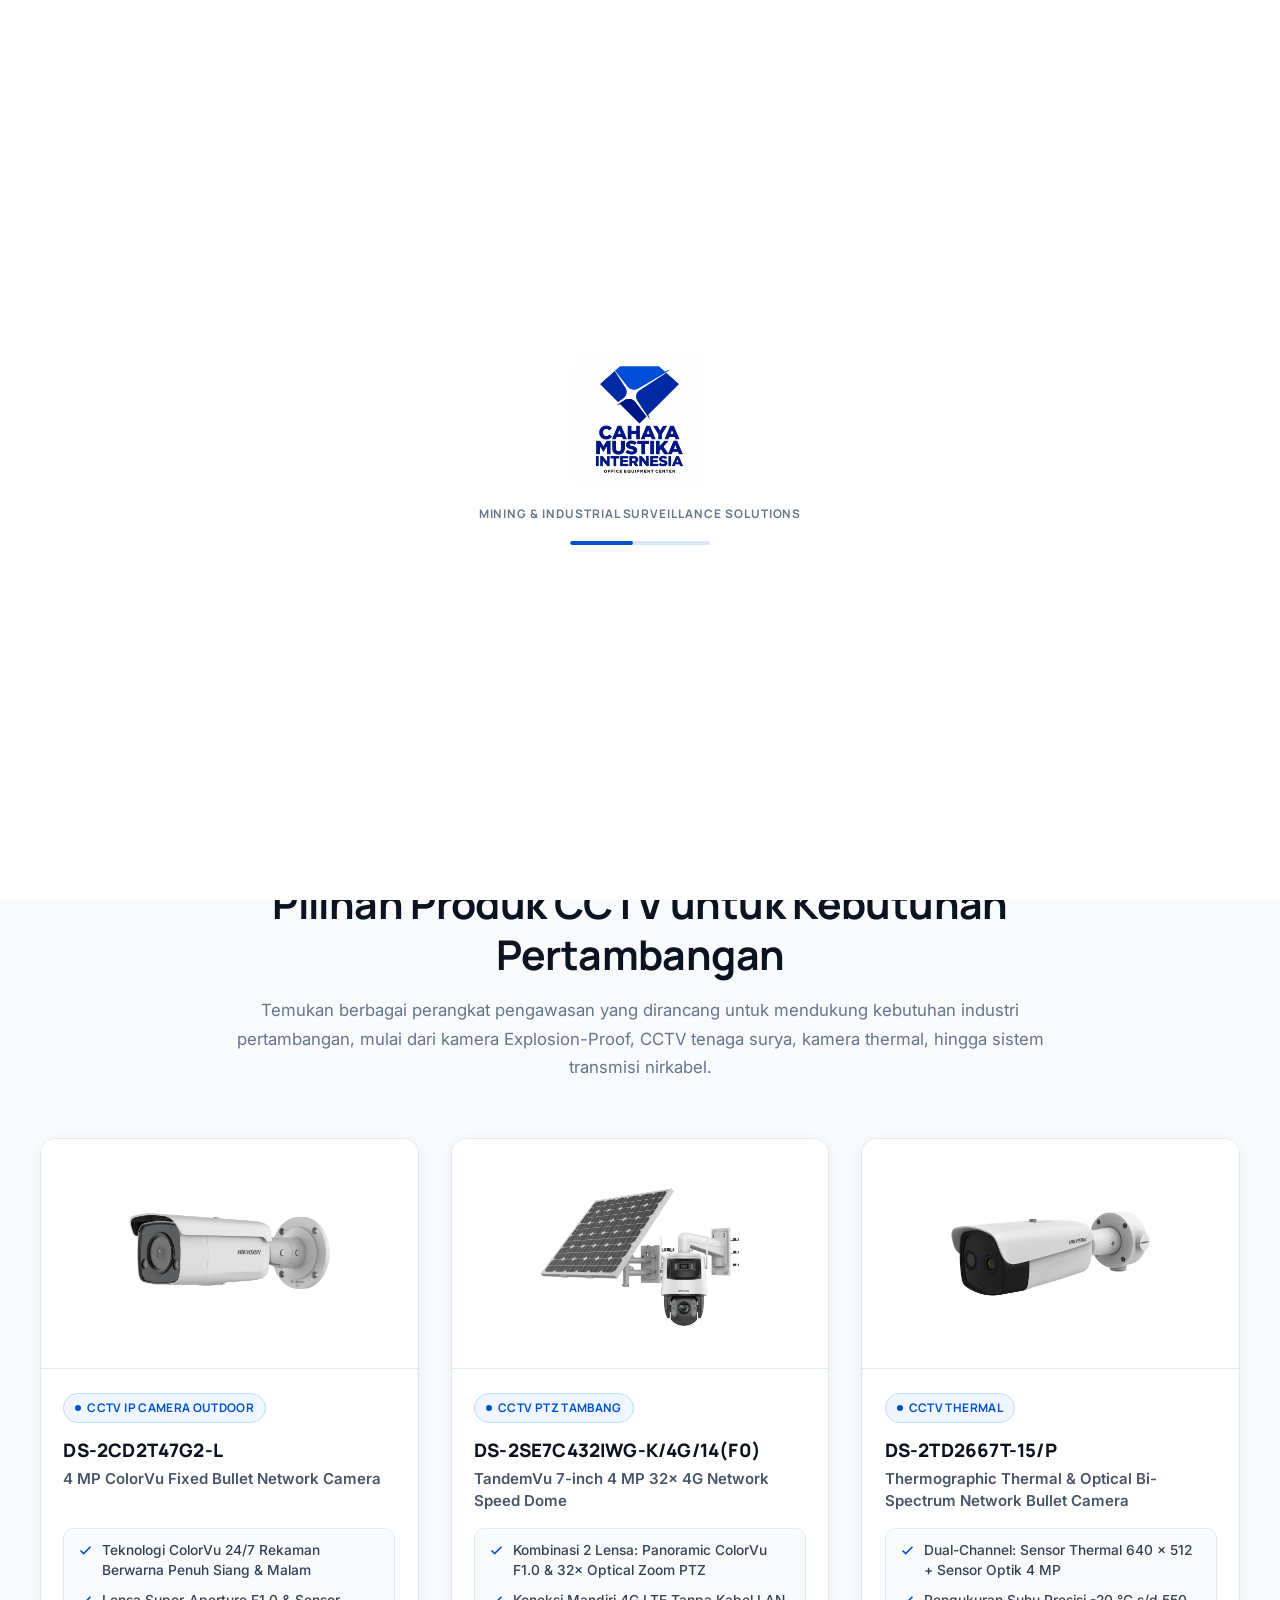
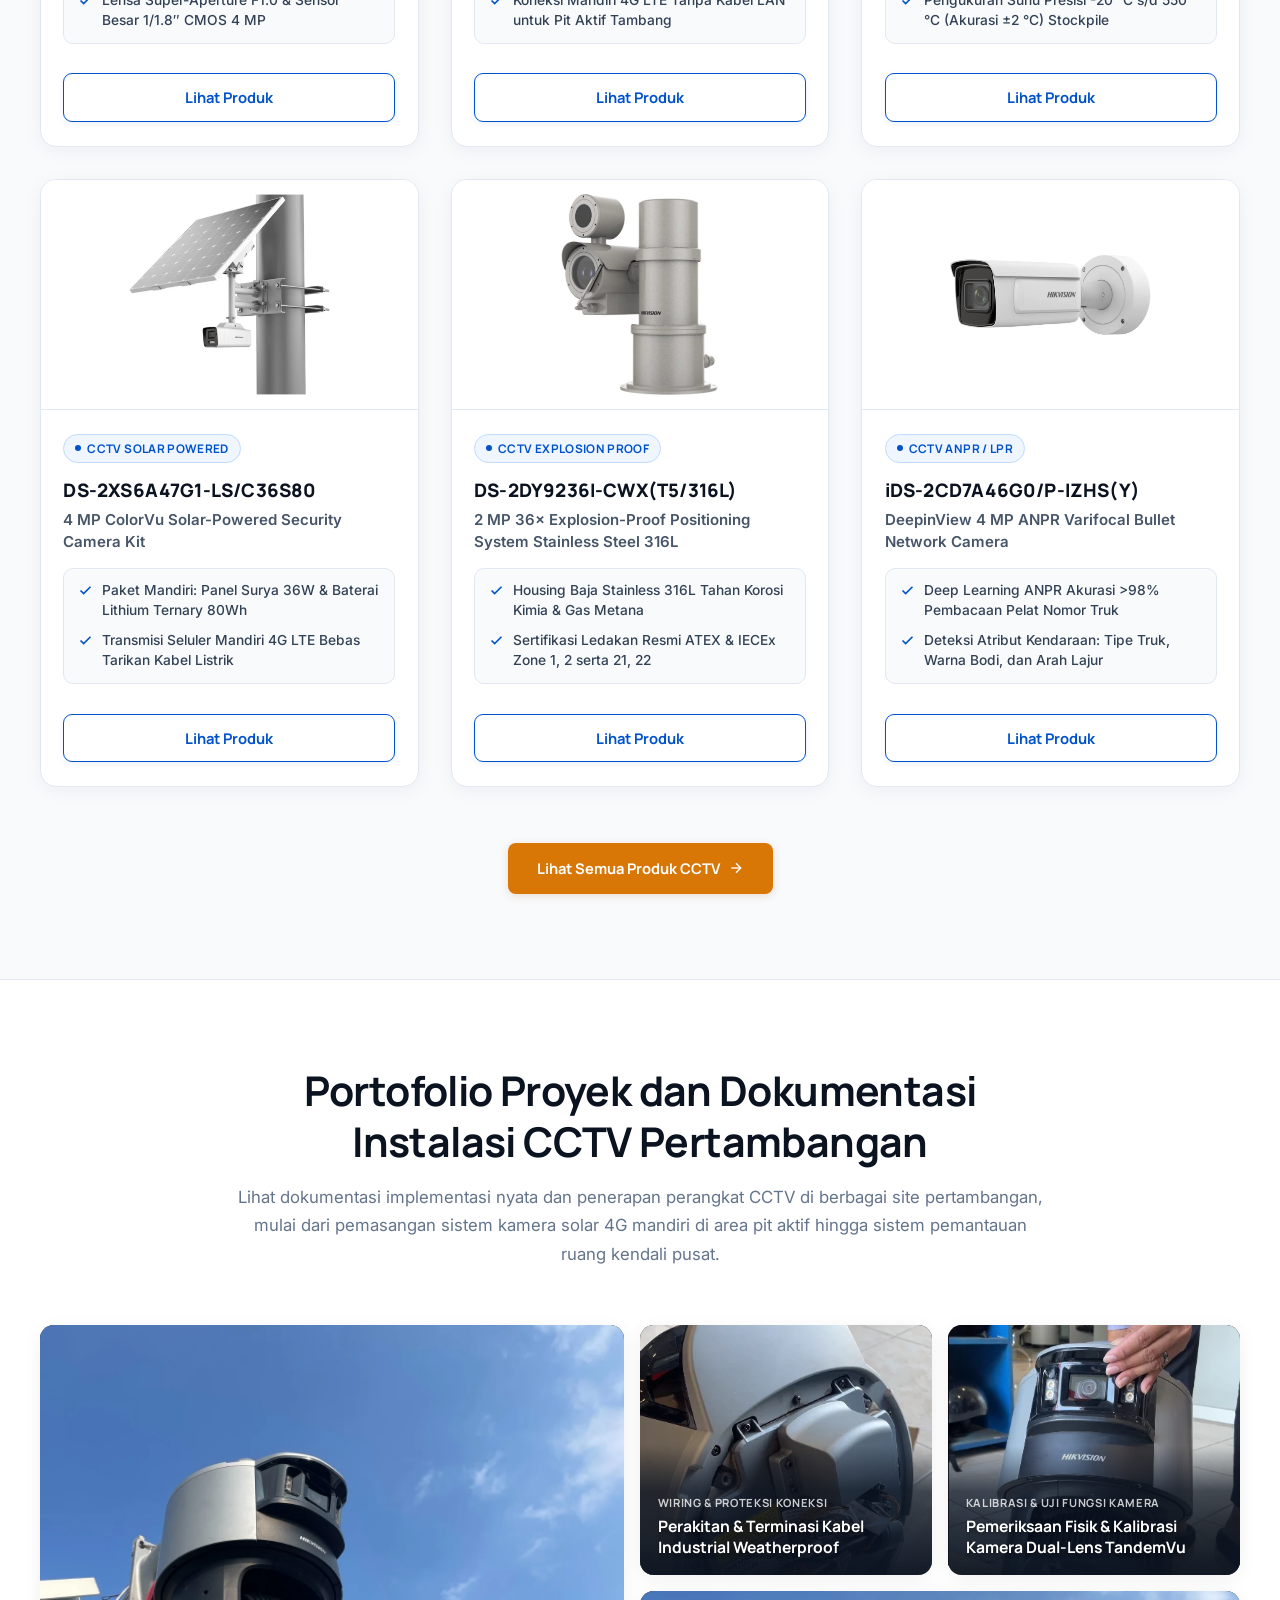
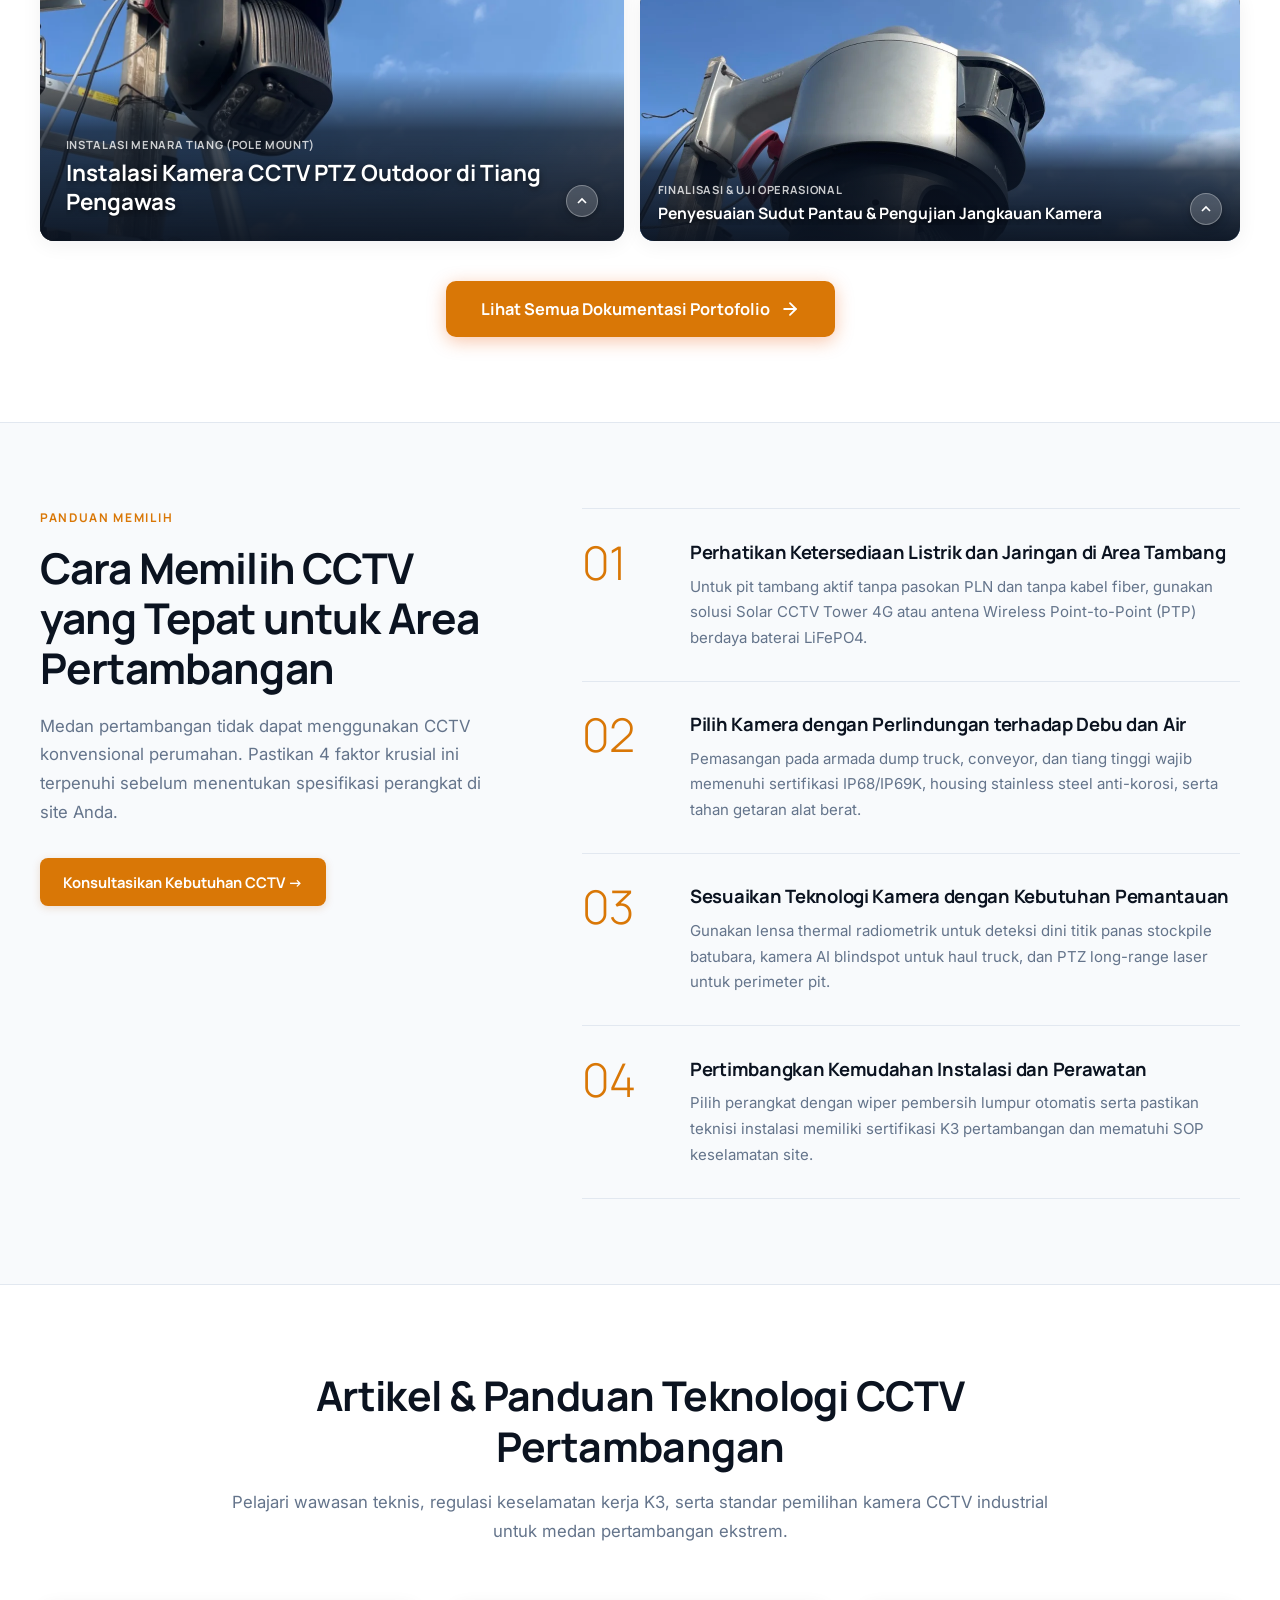
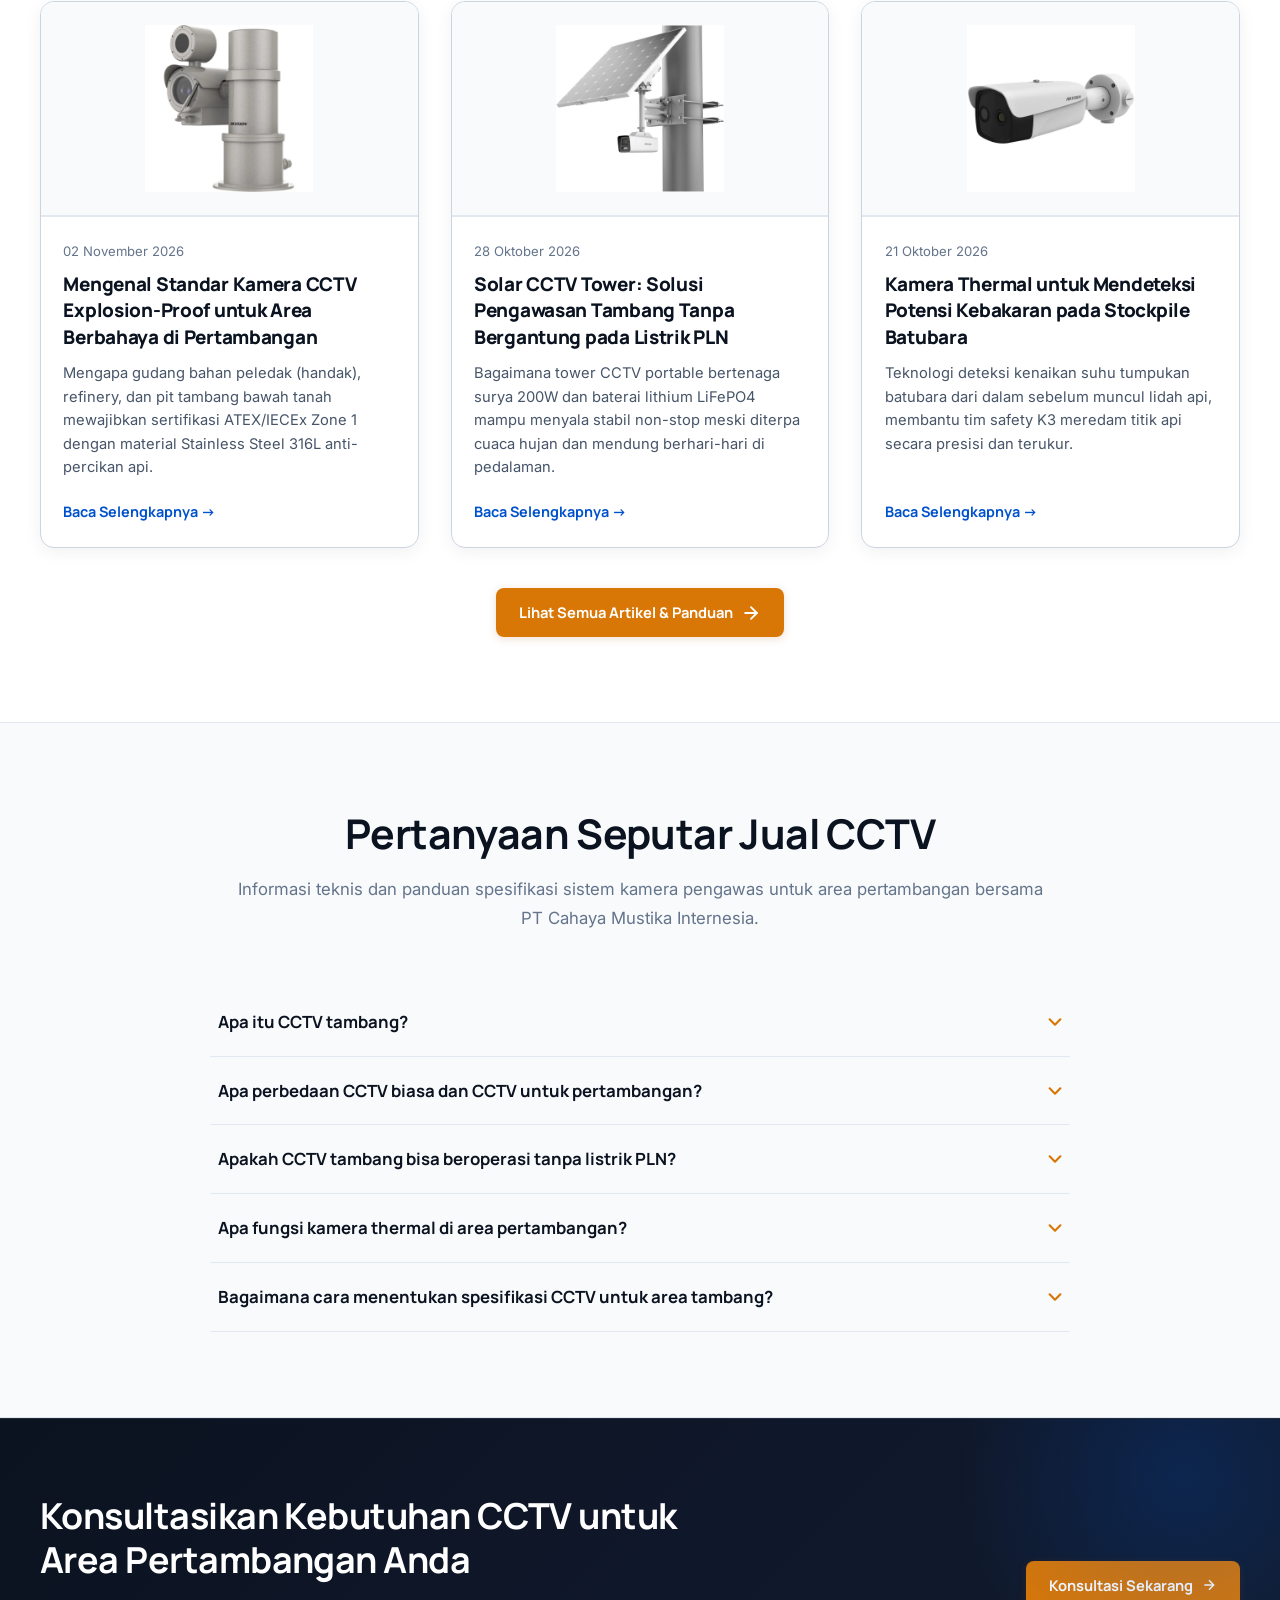
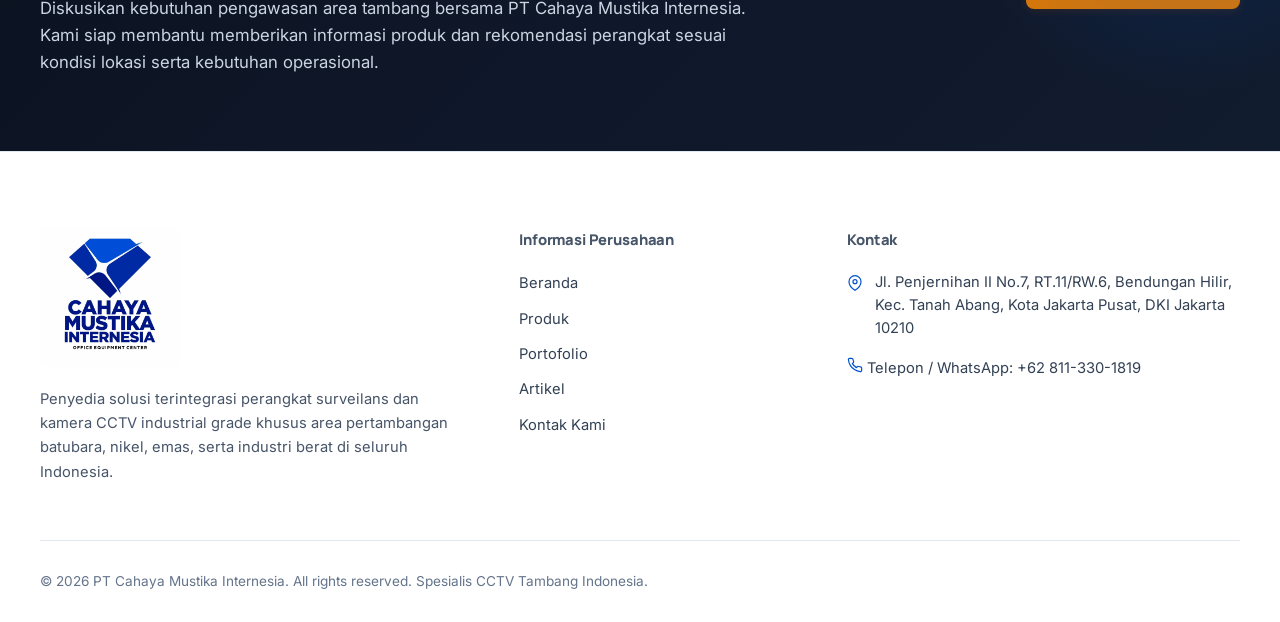
==== index.html @ 7e528f2e "Add files via upload" ====
<!DOCTYPE html>
<html lang="id">
<head>
  <meta charset="UTF-8">
  <meta name="viewport" content="width=device-width, initial-scale=1.0">
  <title>Jual CCTV Tambang dan Sistem Pengawasan Pertambangan | Cahaya Mustika Internesia</title>
  <meta name="description" content="Temukan solusi CCTV tambang untuk pengawasan area pit, stockpile, alat berat, dan fasilitas industri. PT Cahaya Mustika Internesia menyediakan solusi pengawasan sesuai kebutuhan pertambangan.">
  <link rel="icon" href="assets/logo/favicon.webp" type="image/webp">
  <link rel="preconnect" href="https://fonts.googleapis.com">
  <link rel="preconnect" href="https://fonts.gstatic.com" crossorigin>
  <link href="https://fonts.googleapis.com/css2?family=Manrope:wght@300;500;600;700;800&family=Inter:wght@400;500;600;700&display=swap" rel="stylesheet">
  <link rel="stylesheet" href="css/style.css">
  <script>try{if(!sessionStorage.getItem("cmiSplashSeen")){document.documentElement.classList.add("show-splash");sessionStorage.setItem("cmiSplashSeen","1")}}catch(e){}</script>
</head>
<body>

  <!-- ================= SPLASH SCREEN (Pre-rendered for seamless page transitions) ================= -->
  <div id="splash" class="splash-screen" aria-hidden="true">
    <div class="splash-box">
      <img src="assets/logo/logo-cmi-diamond.webp" alt="PT Cahaya Mustika Internesia" class="splash-logo" width="135" height="135">
      <p class="splash-sub">Mining & Industrial Surveillance Solutions</p>
      <div class="splash-bar"></div>
    </div>
  </div>

  <!-- ================= HEADER / NAVBAR ================= -->
  <header class="nav" id="nav">
    <div class="wrap nav-in">
      <a href="index.html" class="brand" aria-label="PT Cahaya Mustika Internesia">
        <img src="assets/logo/logo-navbar.webp" alt="PT Cahaya Mustika Internesia" class="brand-logo">
      </a>

      <nav class="menu" id="menu" aria-label="Menu utama">
        <a href="index.html" class="active" aria-current="page">Beranda</a>
        <a href="products.html">Produk</a>
        <a href="portfolio.html">Portofolio</a>
        <a href="articles.html">Artikel</a>
        <a href="contact.html">Kontak Kami</a>
      </nav>

      <div class="nav-r">
        <a href="https://wa.me/628113301819?text=Halo%20Cahaya%20Mustika%20Internesia,%20saya%20tertarik%20dengan%20produk%20CCTV%20Tambang." target="_blank" rel="noopener noreferrer" class="btn btn-orange nav-cta">
          Konsultasi Sekarang
        </a>
        <button class="burger" id="burger" aria-label="Buka menu" aria-expanded="false">
          <i></i><i></i><i></i>
        </button>
      </div>
    </div>
  </header>

  <main>
    <!-- ================= HERO MINING SECTION ================= -->
    <section class="hero-mining" id="beranda">
      <div class="hero-bg-overlay"></div>
      <div class="wrap">
        <!-- Hero Content (Left Aligned) -->
        <div class="hero-content" style="max-width: 860px; text-align: left;">
          <div class="hero-pill-badge">
            <span class="pulsing-status-dot"></span>
            <span class="hero-pill-text">Solusi CCTV Tambang & Industri Ekstrem</span>
          </div>

          <h1 class="hero-main-title">
            Jual CCTV Tambang untuk Kebutuhan Pengawasan Area Pertambangan dan Industri
          </h1>

          <p class="hero-desc">
            Solusi pengawasan visual tanpa henti untuk area open-pit, jalan hauling, stockpile batubara, hingga fasilitas pengolahan konsesi tambang. Dilengkapi sertifikasi ATEX Explosion-Proof, solar 4G off-grid mandiri, sensor termografi pencegah kebakaran, dan kecerdasan buatan AI Hikvision.
          </p>

          <div class="hero-actions-wrap">
            <a href="https://wa.me/628113301819?text=Halo%20Cahaya%20Mustika%20Internesia,%20saya%20tertarik%20dengan%20produk%20CCTV%20Tambang." target="_blank" rel="noopener noreferrer" class="btn btn-orange btn-lg hero-btn-cta">
              <svg width="20" height="20" viewBox="0 0 24 24" fill="currentColor"><path d="M12.031 6.172c-3.181 0-5.767 2.586-5.768 5.766-.001 1.298.38 2.27 1.019 3.287l-.711 2.598 2.664-.698c.969.587 1.961.954 2.796.954 3.179 0 5.767-2.587 5.767-5.766.001-3.187-2.575-5.77-5.767-5.771zm3.392 8.244c-.144.405-.837.774-1.17.824-.312.045-.634.053-1.637-.291-1.229-.422-2.193-1.442-2.39-1.666-.196-.223-.974-1.294-.974-2.469 0-1.175.617-1.752.836-1.99.219-.239.479-.299.638-.299.16 0 .319.002.459.009.148.007.348-.056.544.415.204.489.697 1.704.757 1.826.06.122.1.266.02.425-.08.159-.12.259-.239.399-.12.14-.251.312-.359.419-.12.119-.244.249-.105.489.139.239.619 1.021 1.328 1.653.913.813 1.683 1.066 1.922 1.185.239.12.379.1.518-.06.14-.16.598-.698.757-.938.16-.239.319-.2.538-.12.22.08 1.396.658 1.636.778.239.12.399.18.458.279.06.101.06.579-.084.984z"/></svg>
              Konsultasikan via WhatsApp
            </a>
            <a href="products.html" class="btn btn-trans-white btn-lg hero-btn-explore">
              Lihat 18 Model CCTV
              <svg width="18" height="18" viewBox="0 0 24 24" fill="none" stroke="currentColor" stroke-width="2.2"><line x1="5" y1="12" x2="19" y2="12"></line><polyline points="12 5 19 12 12 19"></polyline></svg>
            </a>
          </div>
        </div>
      </div>
    </section>

    <!-- ================= REKOMENDASI PRODUK TAMBANG ================= -->
    <section class="sec alt" id="produk-unggulan">
      <div class="wrap">
        <div class="head ctr">
          <h2>Pilihan Produk CCTV untuk Kebutuhan Pertambangan</h2>
          <p class="sub">
            Temukan berbagai perangkat pengawasan yang dirancang untuk mendukung kebutuhan industri pertambangan, mulai dari kamera Explosion-Proof, CCTV tenaga surya, kamera thermal, hingga sistem transmisi nirkabel.
          </p>
        </div>

        <div class="pgrid">
          <!-- Product 1: CCTV IP Camera Outdoor -->
          <div class="product-card">
            <div class="product-image-box">
              <img src="assets/produk/DS-2CD2T47G2-L/gambar1.webp" alt="DS-2CD2T47G2-L - 4 MP ColorVu Fixed Bullet Network Camera" loading="lazy">
            </div>
            <div class="product-body">
              <div class="product-header-meta">
                <span class="product-mining-tag">CCTV IP Camera Outdoor</span>
              </div>
              <h3 class="product-model">DS-2CD2T47G2-L</h3>
              <div class="product-name">4 MP ColorVu Fixed Bullet Network Camera</div>
              <ul class="product-specs-list">
                <li class="spec-item">
                  <svg width="15" height="15" viewBox="0 0 24 24" fill="none" stroke="currentColor" stroke-width="2.5"><polyline points="20 6 9 17 4 12"/></svg>
                  <span>Teknologi ColorVu 24/7 Rekaman Berwarna Penuh Siang & Malam</span>
                </li>
                <li class="spec-item">
                  <svg width="15" height="15" viewBox="0 0 24 24" fill="none" stroke="currentColor" stroke-width="2.5"><polyline points="20 6 9 17 4 12"/></svg>
                  <span>Lensa Super-Aperture F1.0 & Sensor Besar 1/1.8″ CMOS 4 MP</span>
                </li>
                <li class="spec-item">
                  <svg width="15" height="15" viewBox="0 0 24 24" fill="none" stroke="currentColor" stroke-width="2.5"><polyline points="20 6 9 17 4 12"/></svg>
                  <span>Warm White Light Jangkauan 60m & Proteksi Cuaca Ekstrem IP67</span>
                </li>
              </ul>
              <div class="product-footer">
                <a href="product-detail.html?id=ds-2cd2t47g2-l" class="btn btn-p btn-sm" style="width: 100%; text-align: center;">Lihat Produk</a>
              </div>
            </div>
          </div>

          <!-- Product 2: CCTV PTZ Tambang -->
          <div class="product-card">
            <div class="product-image-box">
              <img src="assets/produk/DS-2SE7C432IWG-K4G14(F0)/gambar1.webp" alt="DS-2SE7C432IWG-K/4G/14(F0) - TandemVu 7-inch 4 MP 32× 4G Network Speed Dome" loading="lazy">
            </div>
            <div class="product-body">
              <div class="product-header-meta">
                <span class="product-mining-tag">CCTV PTZ Tambang</span>
              </div>
              <h3 class="product-model">DS-2SE7C432IWG-K/4G/14(F0)</h3>
              <div class="product-name">TandemVu 7-inch 4 MP 32× 4G Network Speed Dome</div>
              <ul class="product-specs-list">
                <li class="spec-item">
                  <svg width="15" height="15" viewBox="0 0 24 24" fill="none" stroke="currentColor" stroke-width="2.5"><polyline points="20 6 9 17 4 12"/></svg>
                  <span>Kombinasi 2 Lensa: Panoramic ColorVu F1.0 & 32× Optical Zoom PTZ</span>
                </li>
                <li class="spec-item">
                  <svg width="15" height="15" viewBox="0 0 24 24" fill="none" stroke="currentColor" stroke-width="2.5"><polyline points="20 6 9 17 4 12"/></svg>
                  <span>Koneksi Mandiri 4G LTE Tanpa Kabel LAN untuk Pit Aktif Tambang</span>
                </li>
                <li class="spec-item">
                  <svg width="15" height="15" viewBox="0 0 24 24" fill="none" stroke="currentColor" stroke-width="2.5"><polyline points="20 6 9 17 4 12"/></svg>
                  <span>Smart IR Jarak 200m & Auto-Tracking 2.0 Berbasis Deep Learning AI</span>
                </li>
              </ul>
              <div class="product-footer">
                <a href="product-detail.html?id=ds-2se7c432iwg-k-4g-14-f0" class="btn btn-p btn-sm" style="width: 100%; text-align: center;">Lihat Produk</a>
              </div>
            </div>
          </div>

          <!-- Product 3: CCTV Thermal -->
          <div class="product-card">
            <div class="product-image-box">
              <img src="assets/produk/DS-2TD2667T-15P/gambar1.webp" alt="DS-2TD2667T-15/P - Thermographic Thermal & Optical Bi-Spectrum Network Bullet Camera" loading="lazy">
            </div>
            <div class="product-body">
              <div class="product-header-meta">
                <span class="product-mining-tag">CCTV Thermal</span>
              </div>
              <h3 class="product-model">DS-2TD2667T-15/P</h3>
              <div class="product-name">Thermographic Thermal & Optical Bi-Spectrum Network Bullet Camera</div>
              <ul class="product-specs-list">
                <li class="spec-item">
                  <svg width="15" height="15" viewBox="0 0 24 24" fill="none" stroke="currentColor" stroke-width="2.5"><polyline points="20 6 9 17 4 12"/></svg>
                  <span>Dual-Channel: Sensor Thermal 640 × 512 + Sensor Optik 4 MP</span>
                </li>
                <li class="spec-item">
                  <svg width="15" height="15" viewBox="0 0 24 24" fill="none" stroke="currentColor" stroke-width="2.5"><polyline points="20 6 9 17 4 12"/></svg>
                  <span>Pengukuran Suhu Presisi -20 °C s/d 550 °C (Akurasi ±2 °C) Stockpile</span>
                </li>
                <li class="spec-item">
                  <svg width="15" height="15" viewBox="0 0 24 24" fill="none" stroke="currentColor" stroke-width="2.5"><polyline points="20 6 9 17 4 12"/></svg>
                  <span>Peringatan Dini Kebakaran Spontaneous Combustion Batubara</span>
                </li>
              </ul>
              <div class="product-footer">
                <a href="product-detail.html?id=ds-2td2667t-15-p" class="btn btn-p btn-sm" style="width: 100%; text-align: center;">Lihat Produk</a>
              </div>
            </div>
          </div>

          <!-- Product 4: CCTV Solar Powered -->
          <div class="product-card">
            <div class="product-image-box">
              <img src="assets/produk/DS-2XS6A47G1-LSC36S80/gambar1.webp" alt="DS-2XS6A47G1-LS/C36S80 - 4 MP ColorVu Solar-Powered Security Camera Kit" loading="lazy">
            </div>
            <div class="product-body">
              <div class="product-header-meta">
                <span class="product-mining-tag">CCTV Solar Powered</span>
              </div>
              <h3 class="product-model">DS-2XS6A47G1-LS/C36S80</h3>
              <div class="product-name">4 MP ColorVu Solar-Powered Security Camera Kit</div>
              <ul class="product-specs-list">
                <li class="spec-item">
                  <svg width="15" height="15" viewBox="0 0 24 24" fill="none" stroke="currentColor" stroke-width="2.5"><polyline points="20 6 9 17 4 12"/></svg>
                  <span>Paket Mandiri: Panel Surya 36W & Baterai Lithium Ternary 80Wh</span>
                </li>
                <li class="spec-item">
                  <svg width="15" height="15" viewBox="0 0 24 24" fill="none" stroke="currentColor" stroke-width="2.5"><polyline points="20 6 9 17 4 12"/></svg>
                  <span>Transmisi Seluler Mandiri 4G LTE Bebas Tarikan Kabel Listrik</span>
                </li>
                <li class="spec-item">
                  <svg width="15" height="15" viewBox="0 0 24 24" fill="none" stroke="currentColor" stroke-width="2.5"><polyline points="20 6 9 17 4 12"/></svg>
                  <span>Visual Berwarna ColorVu 24/7 & Baterai Tahan 5 Hari Cuaca Mendung</span>
                </li>
              </ul>
              <div class="product-footer">
                <a href="product-detail.html?id=ds-2xs6a47g1-ls-c36s80" class="btn btn-p btn-sm" style="width: 100%; text-align: center;">Lihat Produk</a>
              </div>
            </div>
          </div>

          <!-- Product 5: CCTV Explosion Proof -->
          <div class="product-card">
            <div class="product-image-box">
              <img src="assets/produk/DS-2DY9236I-CWX(T5316L)/gambar1.webp" alt="DS-2DY9236I-CWX(T5/316L) - 2 MP 36× Explosion-Proof Positioning System Stainless Steel 316L" loading="lazy">
            </div>
            <div class="product-body">
              <div class="product-header-meta">
                <span class="product-mining-tag">CCTV Explosion Proof</span>
              </div>
              <h3 class="product-model">DS-2DY9236I-CWX(T5/316L)</h3>
              <div class="product-name">2 MP 36× Explosion-Proof Positioning System Stainless Steel 316L</div>
              <ul class="product-specs-list">
                <li class="spec-item">
                  <svg width="15" height="15" viewBox="0 0 24 24" fill="none" stroke="currentColor" stroke-width="2.5"><polyline points="20 6 9 17 4 12"/></svg>
                  <span>Housing Baja Stainless 316L Tahan Korosi Kimia & Gas Metana</span>
                </li>
                <li class="spec-item">
                  <svg width="15" height="15" viewBox="0 0 24 24" fill="none" stroke="currentColor" stroke-width="2.5"><polyline points="20 6 9 17 4 12"/></svg>
                  <span>Sertifikasi Ledakan Resmi ATEX & IECEx Zone 1, 2 serta 21, 22</span>
                </li>
                <li class="spec-item">
                  <svg width="15" height="15" viewBox="0 0 24 24" fill="none" stroke="currentColor" stroke-width="2.5"><polyline points="20 6 9 17 4 12"/></svg>
                  <span>36× Optical Zoom Jangkauan Jauh Dilengkapi Wiper Pembersih Kaca</span>
                </li>
              </ul>
              <div class="product-footer">
                <a href="product-detail.html?id=ds-2dy9236i-cwx-t5-316l" class="btn btn-p btn-sm" style="width: 100%; text-align: center;">Lihat Produk</a>
              </div>
            </div>
          </div>

          <!-- Product 6: CCTV ANPR / LPR -->
          <div class="product-card">
            <div class="product-image-box">
              <img src="assets/produk/iDS-2CD7A46G0P-IZHS(Y)/gambar1.webp" alt="iDS-2CD7A46G0/P-IZHS(Y) - DeepinView 4 MP ANPR Varifocal Bullet Network Camera" loading="lazy">
            </div>
            <div class="product-body">
              <div class="product-header-meta">
                <span class="product-mining-tag">CCTV ANPR / LPR</span>
              </div>
              <h3 class="product-model">iDS-2CD7A46G0/P-IZHS(Y)</h3>
              <div class="product-name">DeepinView 4 MP ANPR Varifocal Bullet Network Camera</div>
              <ul class="product-specs-list">
                <li class="spec-item">
                  <svg width="15" height="15" viewBox="0 0 24 24" fill="none" stroke="currentColor" stroke-width="2.5"><polyline points="20 6 9 17 4 12"/></svg>
                  <span>Deep Learning ANPR Akurasi >98% Pembacaan Pelat Nomor Truk</span>
                </li>
                <li class="spec-item">
                  <svg width="15" height="15" viewBox="0 0 24 24" fill="none" stroke="currentColor" stroke-width="2.5"><polyline points="20 6 9 17 4 12"/></svg>
                  <span>Deteksi Atribut Kendaraan: Tipe Truk, Warna Bodi, dan Arah Lajur</span>
                </li>
                <li class="spec-item">
                  <svg width="15" height="15" viewBox="0 0 24 24" fill="none" stroke="currentColor" stroke-width="2.5"><polyline points="20 6 9 17 4 12"/></svg>
                  <span>140 dB WDR Bebas Silau & Integrasi Otomatis Palang Barrier Site</span>
                </li>
              </ul>
              <div class="product-footer">
                <a href="product-detail.html?id=ids-2cd7a46g0-p-izhs-y" class="btn btn-p btn-sm" style="width: 100%; text-align: center;">Lihat Produk</a>
              </div>
            </div>
          </div>
        </div>

        <div class="more" style="display: flex; justify-content: center; align-items: center; width: 100%; margin-top: 3.5rem;">
          <a href="products.html" class="btn btn-orange">
            Lihat Semua Produk CCTV
            <svg width="16" height="16" viewBox="0 0 24 24" fill="none" stroke="currentColor" stroke-width="2"><line x1="5" y1="12" x2="19" y2="12"/><polyline points="12 5 19 12 12 19"/></svg>
          </a>
        </div>
      </div>
    </section>

    <!-- ================= PORTOFOLIO PROYEK TAMBANG ================= -->
    <section class="sec" id="portofolio">
      <div class="wrap">
        <div class="head ctr">
          <h2>Portofolio Proyek dan Dokumentasi Instalasi CCTV Pertambangan</h2>
          <p class="sub">
            Lihat dokumentasi implementasi nyata dan penerapan perangkat CCTV di berbagai site pertambangan, mulai dari pemasangan sistem kamera solar 4G mandiri di area pit aktif hingga sistem pemantauan ruang kendali pusat.
          </p>
        </div>

        <div class="port-grid port-mosaic">
          <!-- Project 1: Instalasi Kamera di Tiang Pengawas -->
          <div class="port-card" tabindex="0" role="button" aria-expanded="false" aria-label="Portofolio: Instalasi Kamera CCTV PTZ Outdoor di Tiang Pengawas" data-category="Instalasi Menara Tiang (Pole Mount)">
            <img src="assets/portfolio/gambar1.webp" data-full-img="assets/portfolio/gambar1.webp" alt="Instalasi Kamera CCTV PTZ Outdoor di Tiang Pengawas" class="port-image" loading="lazy">

            <div class="port-preview-bar">
              <span class="port-preview-text"><span class="port-preview-tag">Instalasi Menara Tiang (Pole Mount)</span><span class="port-preview-title">Instalasi Kamera CCTV PTZ Outdoor di Tiang Pengawas</span></span>
              <span class="port-preview-icon" aria-hidden="true">
                <svg width="16" height="16" viewBox="0 0 24 24" fill="none" stroke="currentColor" stroke-width="2.5"><polyline points="18 15 12 9 6 15"></polyline></svg>
              </span>
            </div>

            <div class="port-overlay">
              <div class="port-overlay-inner">
                <span class="port-overlay-tag">Instalasi Menara Tiang (Pole Mount)</span>
                <h3 class="port-overlay-title">Instalasi Kamera CCTV PTZ Outdoor di Tiang Pengawas</h3>
                <p class="port-overlay-desc">
                  Pemasangan kamera CCTV Hikvision TandemVu heavy-duty pada menara tiang pengawas lapangan. Kamera ini dirancang untuk memantau area pit tambang terbuka secara luas dan jarak jauh dengan kestabilan tinggi terhadap terpaan angin kencang serta cuaca ekstrem.
                </p>
              </div>
            </div>
          </div>

          <!-- Project 2: Wiring & Konektor Weatherproof -->
          <div class="port-card" tabindex="0" role="button" aria-expanded="false" aria-label="Portofolio: Perakitan & Terminasi Kabel Konektor Industrial Weatherproof" data-category="Wiring & Proteksi Koneksi">
            <img src="assets/portfolio/gambar2.webp" data-full-img="assets/portfolio/gambar2.webp" alt="Perakitan & Terminasi Kabel Konektor Industrial Weatherproof" class="port-image" loading="lazy">

            <div class="port-preview-bar">
              <span class="port-preview-text"><span class="port-preview-tag">Wiring & Proteksi Koneksi</span><span class="port-preview-title">Perakitan & Terminasi Kabel Industrial Weatherproof</span></span>
              <span class="port-preview-icon" aria-hidden="true">
                <svg width="16" height="16" viewBox="0 0 24 24" fill="none" stroke="currentColor" stroke-width="2.5"><polyline points="18 15 12 9 6 15"></polyline></svg>
              </span>
            </div>

            <div class="port-overlay">
              <div class="port-overlay-inner">
                <span class="port-overlay-tag">Wiring & Proteksi Koneksi</span>
                <h3 class="port-overlay-title">Perakitan & Terminasi Kabel Konektor Industrial Weatherproof</h3>
                <p class="port-overlay-desc">
                  Pemasangan konektor berstandar industri dengan pengaman kabel (safety wire tether) dan segel kedap air/debu. Menjamin suplai daya serta transmisi data kamera tetap stabil tanpa risiko korsleting meski terkena hujan badai dan paparan debu tambang tebal.
                </p>
              </div>
            </div>
          </div>

          <!-- Project 3: Inspeksi Fisik & Kalibrasi Kamera -->
          <div class="port-card" tabindex="0" role="button" aria-expanded="false" aria-label="Portofolio: Pemeriksaan Fisik & Kalibrasi Kamera Dual-Lens TandemVu PTZ" data-category="Kalibrasi & Uji Fungsi Kamera">
            <img src="assets/portfolio/gambar3.webp" data-full-img="assets/portfolio/gambar3.webp" alt="Pemeriksaan Fisik & Kalibrasi Kamera Dual-Lens TandemVu PTZ" class="port-image" loading="lazy">

            <div class="port-preview-bar">
              <span class="port-preview-text"><span class="port-preview-tag">Kalibrasi & Uji Fungsi Kamera</span><span class="port-preview-title">Pemeriksaan Fisik & Kalibrasi Kamera Dual-Lens TandemVu</span></span>
              <span class="port-preview-icon" aria-hidden="true">
                <svg width="16" height="16" viewBox="0 0 24 24" fill="none" stroke="currentColor" stroke-width="2.5"><polyline points="18 15 12 9 6 15"></polyline></svg>
              </span>
            </div>

            <div class="port-overlay">
              <div class="port-overlay-inner">
                <span class="port-overlay-tag">Kalibrasi & Uji Fungsi Kamera</span>
                <h3 class="port-overlay-title">Pemeriksaan Fisik & Kalibrasi Kamera Dual-Lens TandemVu PTZ</h3>
                <p class="port-overlay-desc">
                  Tahap pengujian dan kalibrasi unit kamera sebelum dipasang di tiang. Teknisi memastikan lensa panorama atas dan lensa optical zoom bawah berfungsi sinkron, wiper pembersih lumpur otomatis bekerja normal, dan lampu inframerah siap bekerja untuk pemantauan malam hari.
                </p>
              </div>
            </div>
          </div>

          <!-- Project 5: Penyetelan Sudut Pantau Tiang -->
          <div class="port-card" tabindex="0" role="button" aria-expanded="false" aria-label="Portofolio: Penyesuaian Sudut Pantau & Pengujian Jangkauan Kamera" data-category="Finalisasi & Uji Operasional">
            <img src="assets/portfolio/gambar5.webp" data-full-img="assets/portfolio/gambar5.webp" alt="Penyesuaian Sudut Pantau & Pengujian Jangkauan Kamera" class="port-image" loading="lazy">

            <div class="port-preview-bar">
              <span class="port-preview-text"><span class="port-preview-tag">Finalisasi & Uji Operasional</span><span class="port-preview-title">Penyesuaian Sudut Pantau & Pengujian Jangkauan Kamera</span></span>
              <span class="port-preview-icon" aria-hidden="true">
                <svg width="16" height="16" viewBox="0 0 24 24" fill="none" stroke="currentColor" stroke-width="2.5"><polyline points="18 15 12 9 6 15"></polyline></svg>
              </span>
            </div>

            <div class="port-overlay">
              <div class="port-overlay-inner">
                <span class="port-overlay-tag">Finalisasi & Uji Operasional</span>
                <h3 class="port-overlay-title">Penyesuaian Sudut Pantau & Pengujian Jangkauan Kamera</h3>
                <p class="port-overlay-desc">
                  Penyetelan akhir posisi braket dan sudut pandang kamera di atas menara tiang pengawas. Tahap ini memastikan area kerja alat berat, jalur hauling, dan pergerakan personil tambang terpantau optimal tanpa ada blind spot (titik buta).
                </p>
              </div>
            </div>
          </div>
        </div>

        <!-- Tombol Menuju Halaman Portofolio -->
        <div class="port-more-wrap" style="text-align: center; margin-top: 2.5rem;">
          <a href="portfolio.html" class="btn btn-orange btn-lg port-cta-btn">
            Lihat Semua Dokumentasi Portofolio
            <svg width="20" height="20" viewBox="0 0 24 24" fill="none" stroke="currentColor" stroke-width="2.2" stroke-linecap="round" stroke-linejoin="round">
              <line x1="5" y1="12" x2="19" y2="12"></line>
              <polyline points="12 5 19 12 12 19"></polyline>
            </svg>
          </a>
        </div>
      </div>
    </section>

    <!-- ================= CHOOSING GUIDE & IMPLEMENTATION ================= -->
    <section class="sec alt choosing-section">
      <div class="wrap choosing-layout">
        <div class="choosing-copy">
          <span class="choosing-eyebrow">Panduan Memilih</span>
          <h2>Cara Memilih CCTV yang Tepat untuk Area Pertambangan</h2>
          <p class="sub">
            Medan pertambangan tidak dapat menggunakan CCTV konvensional perumahan. Pastikan 4 faktor krusial ini terpenuhi sebelum menentukan spesifikasi perangkat di site Anda.
          </p>
          <a href="contact.html" class="btn btn-orange">
            Konsultasikan Kebutuhan CCTV &rarr;
          </a>
        </div>

        <div class="choosing-steps">
          <div class="choosing-step">
            <span class="step-num" aria-hidden="true">01</span>
            <div>
              <h3>Perhatikan Ketersediaan Listrik dan Jaringan di Area Tambang</h3>
              <p>
                Untuk pit tambang aktif tanpa pasokan PLN dan tanpa kabel fiber, gunakan solusi Solar CCTV Tower 4G atau antena Wireless Point-to-Point (PTP) berdaya baterai LiFePO4.
              </p>
            </div>
          </div>

          <div class="choosing-step">
            <span class="step-num" aria-hidden="true">02</span>
            <div>
              <h3>Pilih Kamera dengan Perlindungan terhadap Debu dan Air</h3>
              <p>
                Pemasangan pada armada dump truck, conveyor, dan tiang tinggi wajib memenuhi sertifikasi IP68/IP69K, housing stainless steel anti-korosi, serta tahan getaran alat berat.
              </p>
            </div>
          </div>

          <div class="choosing-step">
            <span class="step-num" aria-hidden="true">03</span>
            <div>
              <h3>Sesuaikan Teknologi Kamera dengan Kebutuhan Pemantauan</h3>
              <p>
                Gunakan lensa thermal radiometrik untuk deteksi dini titik panas stockpile batubara, kamera AI blindspot untuk haul truck, dan PTZ long-range laser untuk perimeter pit.
              </p>
            </div>
          </div>

          <div class="choosing-step">
            <span class="step-num" aria-hidden="true">04</span>
            <div>
              <h3>Pertimbangkan Kemudahan Instalasi dan Perawatan</h3>
              <p>
                Pilih perangkat dengan wiper pembersih lumpur otomatis serta pastikan teknisi instalasi memiliki sertifikasi K3 pertambangan dan mematuhi SOP keselamatan site.
              </p>
            </div>
          </div>
        </div>
      </div>
    </section>

    <!-- ================= ARTIKEL & PANDUAN TEKNOLOGI CCTV TAMBANG ================= -->
    <section class="sec" id="artikel">
      <div class="wrap">
        <div class="head ctr">
          <h2>Artikel & Panduan Teknologi CCTV Pertambangan</h2>
          <p class="sub">
            Pelajari wawasan teknis, regulasi keselamatan kerja K3, serta standar pemilihan kamera CCTV industrial untuk medan pertambangan ekstrem.
          </p>
        </div>

        <div class="article-grid">
          <!-- Article 1: Explosion-Proof -->
          <article class="article-card">
            <div class="article-thumb">
              <img src="assets/produk/DS-2DY9236I-CWX(T5316L)/gambar1.webp" class="thumb-product" alt="Mengenal Standar Kamera CCTV Explosion-Proof untuk Area Berbahaya di Pertambangan" loading="lazy">
            </div>
            <div class="article-body">
              <span class="article-date">02 November 2026</span>
              <h3 class="article-title">
                <a href="article-detail.html?slug=atex-cctv-tambang">Mengenal Standar Kamera CCTV Explosion-Proof untuk Area Berbahaya di Pertambangan</a>
              </h3>
              <p class="article-snippet">
                Mengapa gudang bahan peledak (handak), refinery, dan pit tambang bawah tanah mewajibkan sertifikasi ATEX/IECEx Zone 1 dengan material Stainless Steel 316L anti-percikan api.
              </p>
              <a href="article-detail.html?slug=atex-cctv-tambang" class="article-readmore">
                Baca Selengkapnya &rarr;
              </a>
            </div>
          </article>

          <!-- Article 2: Solar CCTV -->
          <article class="article-card">
            <div class="article-thumb">
              <img src="assets/produk/DS-2XS6A47G1-LSC36S80/gambar1.webp" class="thumb-product" alt="Solar CCTV Tower: Solusi Pengawasan Tambang Tanpa Bergantung pada Listrik PLN" loading="lazy">
            </div>
            <div class="article-body">
              <span class="article-date">28 Oktober 2026</span>
              <h3 class="article-title">
                <a href="article-detail.html?slug=solar-cctv-pit-tambang">Solar CCTV Tower: Solusi Pengawasan Tambang Tanpa Bergantung pada Listrik PLN</a>
              </h3>
              <p class="article-snippet">
                Bagaimana tower CCTV portable bertenaga surya 200W dan baterai lithium LiFePO4 mampu menyala stabil non-stop meski diterpa cuaca hujan dan mendung berhari-hari di pedalaman.
              </p>
              <a href="article-detail.html?slug=solar-cctv-pit-tambang" class="article-readmore">
                Baca Selengkapnya &rarr;
              </a>
            </div>
          </article>

          <!-- Article 3: Thermal -->
          <article class="article-card">
            <div class="article-thumb">
              <img src="assets/produk/DS-2TD2667T-15P/gambar1.webp" class="thumb-product" alt="Kamera Thermal untuk Mendeteksi Potensi Kebakaran pada Stockpile Batubara" loading="lazy">
            </div>
            <div class="article-body">
              <span class="article-date">21 Oktober 2026</span>
              <h3 class="article-title">
                <a href="article-detail.html?slug=thermal-stockpile-batubara">Kamera Thermal untuk Mendeteksi Potensi Kebakaran pada Stockpile Batubara</a>
              </h3>
              <p class="article-snippet">
                Teknologi deteksi kenaikan suhu tumpukan batubara dari dalam sebelum muncul lidah api, membantu tim safety K3 meredam titik api secara presisi dan terukur.
              </p>
              <a href="article-detail.html?slug=thermal-stockpile-batubara" class="article-readmore">
                Baca Selengkapnya &rarr;
              </a>
            </div>
          </article>
        </div>

        <div style="text-align: center; margin-top: 2.5rem;">
          <a href="articles.html" class="btn btn-orange btn-lg">
            Lihat Semua Artikel & Panduan
            <svg width="20" height="20" viewBox="0 0 24 24" fill="none" stroke="currentColor" stroke-width="2.2" stroke-linecap="round" stroke-linejoin="round">
              <line x1="5" y1="12" x2="19" y2="12"></line>
              <polyline points="12 5 19 12 12 19"></polyline>
            </svg>
          </a>
        </div>
      </div>
    </section>

    <!-- ================= FAQ MINING CCTV ================= -->
    <section class="sec alt">
      <div class="wrap faq">
        <div class="head ctr">
          <h2>Pertanyaan Seputar Jual CCTV</h2>
          <p class="sub">
            Informasi teknis dan panduan spesifikasi sistem kamera pengawas untuk area pertambangan bersama PT Cahaya Mustika Internesia.
          </p>
        </div>

        <div class="faq-i">
          <button class="faq-q" aria-expanded="false">
            Apa itu CCTV tambang?
            <svg width="14" height="8" viewBox="0 0 10 6" fill="none" stroke="currentColor" stroke-width="1.6" stroke-linecap="round" stroke-linejoin="round">
              <path d="M1 1l4 4 4-4"></path>
            </svg>
          </button>
          <div class="faq-a">
            <div>
              <p>
                CCTV tambang adalah sistem kamera pengawas industrial grade yang dirancang khusus untuk kondisi lingkungan pertambangan ekstrem, seperti tahan debu pekat batubara, tahan guncangan alat berat, anti-ledakan (ATEX), serta mampu beroperasi di remote site tanpa pasokan listrik PLN maupun kabel optik.
              </p>
            </div>
          </div>
        </div>

        <div class="faq-i">
          <button class="faq-q" aria-expanded="false">
            Apa perbedaan CCTV biasa dan CCTV untuk pertambangan?
            <svg width="14" height="8" viewBox="0 0 10 6" fill="none" stroke="currentColor" stroke-width="1.6" stroke-linecap="round" stroke-linejoin="round">
              <path d="M1 1l4 4 4-4"></path>
            </svg>
          </button>
          <div class="faq-a">
            <div>
              <p>
                CCTV komersial biasa umumnya hanya bersertifikasi IP66/IP67 standar tanpa perlindungan anti-korosi asam, getaran, atau gas mudah terbakar. CCTV pertambangan menggunakan housing stainless steel 316L bersertifikasi ATEX/IECEx, rating proteksi hingga IP68/IP69K (tahan semprotan steam), wiper otomatis pembersih lumpur, serta lensa thermal radiometrik.
              </p>
            </div>
          </div>
        </div>

        <div class="faq-i">
          <button class="faq-q" aria-expanded="false">
            Apakah CCTV tambang bisa beroperasi tanpa listrik PLN?
            <svg width="14" height="8" viewBox="0 0 10 6" fill="none" stroke="currentColor" stroke-width="1.6" stroke-linecap="round" stroke-linejoin="round">
              <path d="M1 1l4 4 4-4"></path>
            </svg>
          </button>
          <div class="faq-a">
            <div>
              <p>
                Ya, sangat bisa. Kami menyediakan solusi Solar Powered 4G Mobile CCTV Tower yang 100% mandiri (off-grid) bertenaga panel surya monokristalin dan baterai Lithium LiFePO4 dengan daya tahan otonomi 3-4 hari saat cuaca mendung, dipadukan transmisi nirkabel jarak jauh.
              </p>
            </div>
          </div>
        </div>

        <div class="faq-i">
          <button class="faq-q" aria-expanded="false">
            Apa fungsi kamera thermal di area pertambangan?
            <svg width="14" height="8" viewBox="0 0 10 6" fill="none" stroke="currentColor" stroke-width="1.6" stroke-linecap="round" stroke-linejoin="round">
              <path d="M1 1l4 4 4-4"></path>
            </svg>
          </button>
          <div class="faq-a">
            <div>
              <p>
                Kamera thermal radiometrik berfungsi memantau distribusi suhu secara akurat untuk deteksi dini titik panas (hotspot) guna mencegah swabakar spontan pada stockpile batubara, conveyor belt, tangki bahan bakar, serta trafo kelistrikan site sebelum api muncul.
              </p>
            </div>
          </div>
        </div>

        <div class="faq-i">
          <button class="faq-q" aria-expanded="false">
            Bagaimana cara menentukan spesifikasi CCTV untuk area tambang?
            <svg width="14" height="8" viewBox="0 0 10 6" fill="none" stroke="currentColor" stroke-width="1.6" stroke-linecap="round" stroke-linejoin="round">
              <path d="M1 1l4 4 4-4"></path>
            </svg>
          </button>
          <div class="faq-a">
            <div>
              <p>
                Spesifikasi ditentukan berdasarkan 4 faktor utama: klasifikasi zona bahaya (apakah memerlukan sertifikasi ATEX Zone 1/2), ketersediaan sumber listrik (off-grid solar atau genset), jangkauan transmisi data (4G LTE atau wireless microwave PTP), dan ketahanan terhadap getaran serta debu lingkungan.
              </p>
            </div>
          </div>
        </div>
      </div>
    </section>

    <!-- ================= CTA BANNER ================= -->
    <section class="cta">
      <div class="wrap cta-in">
        <div class="cta-tx">
          <h2>Konsultasikan Kebutuhan CCTV untuk Area Pertambangan Anda</h2>
          <p>
            Diskusikan kebutuhan pengawasan area tambang bersama PT Cahaya Mustika Internesia. Kami siap membantu memberikan informasi produk dan rekomendasi perangkat sesuai kondisi lokasi serta kebutuhan operasional.
          </p>
        </div>
        <a href="https://wa.me/628113301819?text=Halo%20Cahaya%20Mustika%20Internesia,%20saya%20tertarik%20dengan%20produk%20CCTV%20Tambang." target="_blank" rel="noopener noreferrer" class="btn btn-orange btn-lg">
          Konsultasi Sekarang
          <svg width="16" height="16" viewBox="0 0 24 24" fill="none" stroke="currentColor" stroke-width="2.2"><line x1="5" y1="12" x2="19" y2="12"/><polyline points="12 5 19 12 12 19"/></svg>
        </a>
      </div>
    </section>
  </main>

  <!-- ================= FOOTER ================= -->
  <footer class="foot">
    <div class="wrap foot-in">
      <div>
        <img src="assets/logo/logo-cmi-diamond.webp" alt="PT Cahaya Mustika Internesia" class="flogo" loading="lazy">
        <p>
          Penyedia solusi terintegrasi perangkat surveilans dan kamera CCTV industrial grade khusus area pertambangan batubara, nikel, emas, serta industri berat di seluruh Indonesia.
        </p>
      </div>

      <div>
        <p class="ftitle">Informasi Perusahaan</p>
        <a href="index.html">Beranda</a>
        <a href="products.html">Produk</a>
        <a href="portfolio.html">Portofolio</a>
        <a href="articles.html">Artikel</a>
        <a href="contact.html">Kontak Kami</a>
      </div>

      <div>
        <p class="ftitle">Kontak</p>
        <div class="ci">
          <svg width="16" height="16" viewBox="0 0 24 24" fill="none" stroke="currentColor" stroke-width="1.8"><path d="M21 10c0 7-9 13-9 13s-9-6-9-13a9 9 0 0 1 18 0z"/><circle cx="12" cy="10" r="3"/></svg>
          <span>Jl. Penjernihan II No.7, RT.11/RW.6, Bendungan Hilir, Kec. Tanah Abang, Kota Jakarta Pusat, DKI Jakarta 10210</span>
        </div>
        <a href="https://wa.me/628113301819" target="_blank" rel="noopener noreferrer" class="ci">
          <svg width="16" height="16" viewBox="0 0 24 24" fill="none" stroke="currentColor" stroke-width="1.8"><path d="M22 16.92v3a2 2 0 0 1-2.18 2 19.79 19.79 0 0 1-8.63-3.07 19.5 19.5 0 0 1-6-6 19.79 19.79 0 0 1-3.07-8.67A2 2 0 0 1 4.11 2h3a2 2 0 0 1 2 1.72 12.84 12.84 0 0 0 .7 2.81 2 2 0 0 1-.45 2.11L8.09 9.91a16 16 0 0 0 6 6l1.27-1.27a2 2 0 0 1 2.11-.45 12.84 12.84 0 0 0 2.81.7A2 2 0 0 1 22 16.92z"/></svg>
          <span>Telepon / WhatsApp: +62 811-330-1819</span>
        </a>
      </div>
    </div>

    <div class="wrap copy">
      <span>&copy; <span id="yr"></span> PT Cahaya Mustika Internesia. All rights reserved. Spesialis CCTV Tambang Indonesia.</span>
    </div>
  </footer>

  <script src="js/splash.js"></script>
  <script src="js/main.js"></script>
</body>
</html>
---- css/style.css ----
/* ==========================================================================
   PT CAHAYA MUSTIKA INTERNESIA - CCTV KHUSUS PERTAMBANGAN
   Sistem Desain Heavy Manufacturing & Industrial Surveillance Technology:
   - Kepercayaan & Kekuatan (Trust & Strength): Deep Industrial Obsidian Titanium (#0B1320)
   - Teknologi & Presisi (Technology & Precision): Engineering Cobalt Blue (#0052CC) & Cyan (#0284C7)
   - Aksi & Visibilitas Keselamatan (Action & Safety Power): Industrial Safety Amber (#D97706 / #EA580C)
   - Permukaan Teknis (Technical Surfaces): Crisp White (#FFFFFF) & Slate (#F8FAFC, #F1F5F9)
   Font: Manrope (Headings) & Inter (Body Text)
   ========================================================================== */


:root {
  /* Surface & Base */
  --bg: #FFFFFF;
  --alt: #F8FAFC;
  --alt-2: #F1F5F9;
  --card: #FFFFFF;
  --card-hover: #FFFFFF;
  --nav: rgba(255, 255, 255, 0.96);

  /* Manufacturing Color Palette: Deep Obsidian Titanium & Professional Slate */
  --ink: #0B1320;             /* Deep Industrial Obsidian for supreme authority & strength */
  --ink-secondary: #334155;   /* High-contrast neutral slate for body text */
  --navy: #0B1320;            /* Heavy Titanium Slate RGB(11, 19, 32) */
  --mute: #64748B;            /* Muted Gray for dates & metadata */
  --line: #E2E8F0;            /* Crisp technical border line */
  --line-strong: #CBD5E1;     /* Reinforced equipment border */

  /* Precision Technology Blue (Matching CMI Blue Diamond & Surveillance Signals) */
  --p: #0052CC;               /* Core Precision Engineering Blue RGB(0, 82, 204) */
  --p2: #0747A6;              /* Deep Engineering Cobalt */
  --p-hover: #003DA5;         /* Deep Hover Blue */
  --tech-cyan: #0284C7;       /* High-Tech Sensor / AI Highlight */
  --tech-glow: #38BDF8;       /* Live Radar / Sensor Glow */
  --soft: #EFF6FF;            /* Soft Precision Blue Surface */
  --soft-border: #BFDBFE;

  /* Accent: Industrial Safety Amber, reserved for primary actions (CTA) */
  --accent: #D97706;
  --accent-hover: #B45309;
  --accent-active: #92400E;
  --accent-shadow: 0 2px 8px rgba(180, 83, 9, 0.18);

  /* Functional Status */
  --wa: #25D366;
  --wa-dark: #1EBE5D;
  --success: #10B981;
  --danger: #EF4444;

  /* Typography */
  --font-heading: 'Manrope', system-ui, -apple-system, BlinkMacSystemFont, "Segoe UI", Roboto, sans-serif;
  --font-body: 'Inter', system-ui, -apple-system, BlinkMacSystemFont, "Segoe UI", Roboto, sans-serif;

  /* UI Tokens */
  --r: 10px;
  --r-lg: 14px;
  --r-pill: 999px;
  --sh-sm: 0 2px 8px rgba(11, 19, 32, 0.04);
  --sh: 0 4px 20px rgba(11, 19, 32, 0.06);
  --sh-lg: 0 16px 36px rgba(0, 82, 204, 0.12);
  --transition: all 0.24s cubic-bezier(0.16, 1, 0.3, 1);
}

/* Base & Reset */
*, *::before, *::after {
  box-sizing: border-box;
  margin: 0;
  padding: 0;
}

html {
  scroll-behavior: smooth;
  scroll-padding-top: 76px;
  font-size: 16px;
}

body {
  font-family: var(--font-body);
  background: var(--bg);
  color: var(--ink-secondary);
  line-height: 1.65;
  overflow-x: hidden;
  -webkit-font-smoothing: antialiased;
}

h1, h2, h3, h4, h5, h6 {
  font-family: var(--font-heading);
  color: var(--ink);
  font-weight: 700;
  line-height: 1.25;
  letter-spacing: -0.015em;
}

p {
  margin-bottom: 0.9rem;
}

p:last-child {
  margin-bottom: 0;
}

img {
  max-width: 100%;
  height: auto;
  display: block;
}

a {
  color: inherit;
  text-decoration: none;
  transition: var(--transition);
}

button, input, select, textarea {
  font: inherit;
  color: inherit;
}

.wrap {
  width: min(1200px, 100% - 40px);
  margin-inline: auto;
}

/* ==========================================================================
   HEADER / NAVBAR (Sticky White Frosted Glass)
   ========================================================================== */
.nav {
  position: fixed;
  top: 0;
  left: 0;
  right: 0;
  z-index: 1000;
  background: var(--nav);
  backdrop-filter: blur(14px);
  -webkit-backdrop-filter: blur(14px);
  border-bottom: 1px solid var(--line);
  box-shadow: none !important;
  transition: border-color 0.25s, background 0.25s;
}

.nav.sc {
  border-color: var(--line);
  box-shadow: none !important;
}

.nav-in {
  display: flex;
  align-items: center;
  justify-content: space-between;
  height: 72px;
  gap: 16px;
}

.brand {
  display: flex;
  align-items: center;
  gap: 12px;
  line-height: 1;
}

.brand-logo {
  display: block;
  width: 168px;
  height: auto;
  max-height: 46px;
  object-fit: contain;
}

.brand-tag {
  display: inline-block;
  font-family: var(--font-heading);
  font-size: 0.72rem;
  font-weight: 800;
  letter-spacing: 0.05em;
  text-transform: uppercase;
  background: var(--alt);
  color: var(--ink);
  border: 1px solid var(--line-strong);
  padding: 3px 8px;
  border-radius: 4px;
}

.menu {
  display: flex;
  align-items: center;
  gap: 6px;
}

.menu > a:not(.btn),
.dd-btn {
  padding: 8px 14px;
  font-size: 0.92rem;
  font-weight: 600;
  color: var(--mute);
  background: transparent !important;
  border: 0;
  cursor: pointer;
  border-radius: 6px;
  box-shadow: none !important;
  transition: color 0.2s;
  display: inline-flex;
  align-items: center;
  gap: 6px;
}

.menu > a:not(.btn):hover,
.dd-btn:hover,
.dd:hover .dd-btn {
  color: var(--p);
  background: transparent !important;
  box-shadow: none !important;
}

.menu > a.active,
.dd-btn.active,
.dd.active > .dd-btn {
  color: var(--p) !important;
  background: transparent !important;
  box-shadow: none !important;
  font-weight: 700;
}

.dd {
  position: relative;
}

.dd-btn svg {
  transition: transform 0.2s;
}

.dd-list {
  position: absolute;
  top: 100%;
  left: 0;
  min-width: 260px;
  padding: 8px;
  background: #FFFFFF;
  border: 1px solid var(--line);
  border-radius: var(--r);
  box-shadow: 0 12px 32px rgba(15, 23, 42, 0.12);
  opacity: 0;
  visibility: hidden;
  transform: translateY(8px);
  transition: all 0.2s ease;
  z-index: 1010;
}

.dd-list a {
  display: flex;
  align-items: center;
  justify-content: space-between;
  padding: 10px 14px;
  font-size: 0.88rem;
  font-weight: 600;
  border-radius: 6px;
  color: var(--ink);
  transition: background 0.2s, color 0.2s;
}

.dd-list a:hover {
  background: var(--soft);
  color: var(--p);
}

.dd:hover .dd-list,
.dd.open .dd-list {
  opacity: 1;
  visibility: visible;
  transform: translateY(4px);
}

.dd:hover .dd-btn svg,
.dd.open .dd-btn svg {
  transform: rotate(180deg);
}

.nav-r {
  display: flex;
  align-items: center;
  gap: 12px;
}

.burger {
  display: none;
  flex-direction: column;
  justify-content: center;
  align-items: center;
  gap: 5px;
  width: 40px;
  height: 40px;
  border-radius: 8px;
  border: 1px solid var(--line);
  background: #FFFFFF;
  cursor: pointer;
  padding: 0;
}

.burger i {
  display: block;
  width: 20px;
  height: 2px;
  background: var(--ink);
  transition: 0.25s;
}

.burger[aria-expanded="true"] i:nth-child(1) {
  transform: translateY(7px) rotate(45deg);
}
.burger[aria-expanded="true"] i:nth-child(2) {
  opacity: 0;
}
.burger[aria-expanded="true"] i:nth-child(3) {
  transform: translateY(-7px) rotate(-45deg);
}

/* ==========================================================================
   BUTTONS (Industrial Safety Amber, Precision Blue, Obsidian Titanium, WhatsApp)
   Sistem Pewarnaan Heavy Manufacturing:
   - Konsultasi Sekarang / Action: Industrial Safety Amber (#D97706 / #EA580C)
   - Lihat Produk / Detail: White Surface, Border & Text Precision Blue (#0052CC)
   - Lihat Proyek / Otoritas: Obsidian Titanium (#0B1320), Hover (#0052CC)
   - WhatsApp: Emerald Official (#25D366), Hover (#1EBE5D)
   ========================================================================== */
.btn {
  display: inline-flex;
  align-items: center;
  justify-content: center;
  gap: 8px;
  padding: 11px 22px;
  border-radius: 8px;
  font-family: var(--font-heading);
  font-size: 0.92rem;
  font-weight: 700;
  border: 1px solid transparent;
  cursor: pointer;
  transition: var(--transition);
  text-align: center;
  white-space: nowrap;
}

.btn:hover {
  transform: translateY(-2px);
}

/* Industrial Safety Amber Primary Button (Manufacturing High-Viz Action) */
.btn-orange,
.btn-primary,
.nav-cta {
  background: var(--accent) !important;
  color: #FFFFFF !important;
  font-weight: 700;
  border: 1px solid transparent;
  box-shadow: 0 2px 8px rgba(180, 83, 9, 0.18);
  transition: all 0.25s ease;
}

.btn-orange:hover,
.btn-primary:hover,
.nav-cta:hover {
  background: var(--accent-hover) !important;
  color: #FFFFFF !important;
  transform: translateY(-2px);
  box-shadow: 0 6px 16px rgba(180, 83, 9, 0.24);
}

.btn-orange:active,
.btn-primary:active,
.nav-cta:active {
  background: var(--accent-active) !important;
  transform: translateY(0);
}

.nav-cta {
  padding: 10px 20px;
  font-size: 0.88rem;
  border-radius: 8px;
}

/* Secondary Hero Button: Transparan dengan Border Putih (Industrial Precision Outline) */
.btn-trans-white {
  background: rgba(255, 255, 255, 0.06);
  color: #FFFFFF;
  border: 1.5px solid rgba(255, 255, 255, 0.85);
  font-weight: 700;
  transition: all 0.25s ease;
}

.btn-trans-white:hover {
  background: rgba(255, 255, 255, 0.16);
  border-color: #FFFFFF;
  color: #FFFFFF;
  transform: translateY(-2px);
}

/* Deep Obsidian Titanium Button (Manufacturing Authority & Proyek) */
.btn-navy {
  background-color: #0B1320 !important;
  color: #FFFFFF !important;
  font-weight: 700;
  border: 1.5px solid #1E293B;
  padding: 12px 28px;
  border-radius: 8px;
  transition: all 0.25s ease;
}

.btn-navy:hover {
  background-color: #0052CC !important;
  border-color: #0052CC !important;
  color: #FFFFFF !important;
  transform: translateY(-2px);
  box-shadow: 0 6px 18px rgba(0, 82, 204, 0.28);
}

/* Button Lihat Produk / Detail (Background Putih, Precision Engineering Blue #0052CC) */
.btn-p,
.btn-detail {
  background: #FFFFFF !important;
  color: #0052CC !important;
  font-weight: 700;
  border: 1.5px solid #0052CC !important;
  box-shadow: 0 2px 6px rgba(0, 82, 204, 0.08);
  transition: all 0.25s ease;
}

.btn-p:hover,
.btn-detail:hover {
  background: #EFF6FF !important;
  color: #0747A6 !important;
  border-color: #0747A6 !important;
  transform: translateY(-2px);
  box-shadow: 0 4px 14px rgba(0, 82, 204, 0.18);
}

.btn-p:active,
.btn-detail:active {
  background: #DBEAFE !important;
  color: #003DA5 !important;
  border-color: #003DA5 !important;
  transform: translateY(0);
}

/* Outline Buttons */
.btn-o {
  background: #FFFFFF;
  border: 1.5px solid var(--p);
  color: var(--p);
  font-weight: 700;
}

.btn-o:hover {
  background: var(--soft);
  border-color: var(--p2);
  color: var(--p2);
  transform: translateY(-2px);
}

.btn-o-gold {
  background: #FFFFFF;
  border: 1.5px solid var(--p);
  color: var(--p);
}

.btn-o-gold:hover {
  background: var(--soft);
  border-color: var(--p2);
  color: var(--p2);
}

/* White Button */
.btn-w {
  background: #FFFFFF;
  color: var(--p);
  box-shadow: 0 6px 18px rgba(0, 0, 0, 0.1);
}

.btn-w:hover {
  background: #F8FAFC;
  color: var(--p2);
}

/* WhatsApp Buttons (PDF: Background #25D366, Teks Putih, Hover Hijau Lebih Gelap) */
.btn-wa {
  background: #25D366;
  color: #FFFFFF;
  box-shadow: 0 4px 14px rgba(37, 211, 102, 0.28);
  transition: all 0.25s ease;
}

.btn-wa:hover {
  background: #128C7E;
  color: #FFFFFF;
  transform: translateY(-2px);
}

.btn-wa-sm {
  background: #25D366;
  color: #FFFFFF;
  border: 1px solid #25D366;
  padding: 8px 16px;
  font-size: 0.86rem;
  border-radius: 6px;
  font-weight: 700;
  display: inline-flex;
  align-items: center;
  gap: 6px;
  transition: all 0.25s ease;
}

.btn-wa-sm:hover {
  background: #128C7E;
  border-color: #128C7E;
  color: #FFFFFF;
  transform: translateY(-2px);
}

.btn-sm {
  padding: 8px 16px;
  font-size: 0.84rem;
}

.nav-cta {
  padding: 9px 18px;
  font-size: 0.88rem;
}

/* ==========================================================================
   TYPOGRAPHY ELEMENTS (Eyebrows, Headings, Subtitles)
   ========================================================================== */
.eyebrow {
  display: inline-flex;
  align-items: center;
  gap: 8px;
  font-family: var(--font-heading);
  font-size: 0.78rem;
  font-weight: 800;
  text-transform: uppercase;
  letter-spacing: 0.08em;
  padding: 5px 14px;
  border-radius: var(--r-pill);
  margin-bottom: 1rem;
}

.eyebrow-blue {
  display: none !important;
}

.eyebrow-gold {
  display: none !important;
}

.eyebrow-hero {
  background: rgba(255, 255, 255, 0.16);
  color: #FFFFFF;
  border: 1px solid rgba(212, 175, 55, 0.5);
  backdrop-filter: blur(6px);
}

.head {
  margin-bottom: 3.5rem;
}

.head.ctr,
.ctr {
  text-align: center;
  max-width: 820px;
  margin-inline: auto;
}

.head h2,
.sec h2 {
  font-size: clamp(2rem, 3.2vw, 2.75rem);
  margin-bottom: 1rem;
}

.sub {
  font-size: 1.05rem;
  color: var(--mute);
  line-height: 1.7;
}

/* ==========================================================================
   PAGE TRANSITION / SPLASH SCREEN (CMI INDUSTRIAL THEME)
   ========================================================================== */
/* Splash only appears on the first page of a visit (class set in <head>) */
#splash,
.splash-screen {
  display: none !important;
}

html.show-splash #splash,
html.show-splash .splash-screen {
  display: flex !important;
  position: fixed;
  inset: 0;
  z-index: 999999;
  background: #FFFFFF;
  align-items: center;
  justify-content: center;
  opacity: 1;
  visibility: visible;
  transition: opacity 0.35s cubic-bezier(0.16, 1, 0.3, 1), visibility 0.35s ease;
  pointer-events: all;
}

#splash.fade-out,
.splash-screen.fade-out {
  opacity: 0;
  visibility: hidden;
  pointer-events: none;
}

.splash-box {
  text-align: center;
  padding: 24px;
  display: flex;
  flex-direction: column;
  align-items: center;
  animation: splashFadeIn 0.35s ease both;
}

.splash-logo {
  width: 135px;
  height: 135px;
  object-fit: contain;
  margin-bottom: 14px;
  display: block;
  border-radius: 12px;
}

.splash-sub {
  font-family: var(--font-heading);
  font-size: 0.74rem;
  font-weight: 700;
  color: var(--mute);
  letter-spacing: 0.08em;
  text-transform: uppercase;
  margin-bottom: 18px;
}

.splash-bar {
  display: block;
  width: 140px;
  height: 4px;
  background: rgba(7, 88, 217, 0.15);
  position: relative;
  overflow: hidden;
  border-radius: 99px;
}

.splash-bar::after {
  content: "";
  position: absolute;
  inset: 0;
  width: 45%;
  background: var(--p);
  border-radius: 99px;
  animation: splashLoad 0.85s ease-in-out infinite;
}

@keyframes splashFadeIn {
  from { opacity: 0; transform: translateY(6px); }
  to { opacity: 1; transform: translateY(0); }
}

@keyframes splashLoad {
  from { transform: translateX(-100%); }
  to { transform: translateX(260%); }
}

@media (prefers-reduced-motion: reduce) {
  .splash-bar::after { animation: none; width: 100%; }
  .splash-box { animation: none; }
}

/* ==========================================================================
   PAGE HEADER / SUBPAGE BANNER (Clean White Theme)
   ========================================================================== */
.page-header {
  background: #FFFFFF;
  color: var(--ink);
  padding: 65px 0 45px;
  border-bottom: 1px solid var(--line);
}

.page-header h1 {
  color: #0B1320 !important;
  font-size: clamp(2.1rem, 3.4vw, 2.85rem);
  font-weight: 800;
  margin-bottom: 0.75rem;
  letter-spacing: -0.02em;
}

.page-header h2 {
  color: #0052CC !important;
  font-size: 1.22rem;
  font-weight: 700;
  margin-bottom: 0.65rem;
}

.page-header .sub {
  color: #475569 !important;
  font-size: 1.02rem;
  max-width: 780px;
  margin-inline: auto;
  line-height: 1.65;
}

/* ==========================================================================
   HERO MINING SECTION (Modern 2-Column Split Showcase)
   ========================================================================== */
.hero-mining {
  position: relative;
  min-height: 88vh;
  padding: 135px 0 95px;
  display: flex;
  align-items: center;
  background-color: #0B1320;
  background-image: 
    linear-gradient(90deg, rgba(11, 19, 32, 0.96) 0%, rgba(11, 19, 32, 0.86) 42%, rgba(11, 19, 32, 0.42) 80%, rgba(11, 19, 32, 0.2) 100%),
    url('../assets/hero/gambar-beranda.webp');
  background-size: cover;
  background-position: center right;
  background-repeat: no-repeat;
  color: #FFFFFF;
  overflow: hidden;
  border-bottom: 1px solid rgba(255, 255, 255, 0.1);
}

.hero-bg-overlay {
  position: absolute;
  inset: 0;
  background: radial-gradient(circle at 80% 20%, rgba(2, 132, 199, 0.15) 0%, transparent 50%),
              radial-gradient(circle at 20% 80%, rgba(0, 82, 204, 0.22) 0%, transparent 60%);
  pointer-events: none;
}

.hero-mining-grid {
  position: relative;
  z-index: 2;
  display: grid;
  grid-template-columns: 1.15fr 0.85fr;
  gap: 3.5rem;
  align-items: center;
}

.hero-content {
  max-width: 860px;
  text-align: left;
  position: relative;
  z-index: 2;
}

.hero-content .hero-pill-badge {
  margin-left: 0;
  margin-right: auto;
  margin-bottom: 1.5rem;
}

.hero-content .hero-main-title {
  text-align: left;
  max-width: 860px;
  font-size: clamp(2.2rem, 3.8vw, 3.4rem);
  line-height: 1.2;
  margin-bottom: 1.35rem;
}

.hero-content .hero-desc {
  text-align: left;
  max-width: 760px;
  margin: 0 0 2.25rem 0;
  font-size: clamp(1rem, 1.5vw, 1.15rem);
  line-height: 1.8;
  color: #CBD5E1;
}

.hero-content .hero-actions-wrap {
  display: flex;
  align-items: center;
  justify-content: flex-start;
  gap: 1.25rem;
  flex-wrap: wrap;
}

.hero-pill-badge {
  display: inline-flex;
  align-items: center;
  gap: 10px;
  background: rgba(255, 255, 255, 0.08);
  border: 1px solid rgba(212, 175, 55, 0.45);
  backdrop-filter: blur(8px);
  padding: 6px 16px;
  border-radius: 999px;
  margin-bottom: 1.35rem;
  box-shadow: 0 4px 15px rgba(0, 0, 0, 0.15);
}

.pulsing-status-dot {
  width: 9px;
  height: 9px;
  background-color: #22C55E;
  border-radius: 50%;
  box-shadow: 0 0 0 0 rgba(34, 197, 94, 0.7);
  animation: pulseGreen 1.8s infinite;
}

@keyframes pulseGreen {
  0% { transform: scale(0.95); box-shadow: 0 0 0 0 rgba(34, 197, 94, 0.7); }
  70% { transform: scale(1); box-shadow: 0 0 0 8px rgba(34, 197, 94, 0); }
  100% { transform: scale(0.95); box-shadow: 0 0 0 0 rgba(34, 197, 94, 0); }
}

.hero-pill-text {
  font-family: var(--font-heading);
  font-size: 0.82rem;
  font-weight: 700;
  color: #F8FAFC;
  letter-spacing: 0.04em;
}

.hero-main-title {
  color: #FFFFFF;
  font-size: clamp(2.2rem, 3.8vw, 3.3rem);
  font-weight: 800;
  line-height: 1.18;
  margin-bottom: 1.25rem;
  letter-spacing: -0.02em;
}

.hero-desc {
  font-size: 1.08rem;
  line-height: 1.78;
  color: #CBD5E1;
  margin-bottom: 2rem;
  max-width: 650px;
}

.hero-actions-wrap {
  display: flex;
  gap: 14px;
  flex-wrap: wrap;
  align-items: center;
  margin-bottom: 0;
}

.hero-btn-cta {
  padding: 13px 24px;
  font-size: 0.95rem;
  border-radius: 8px;
  display: inline-flex;
  align-items: center;
  gap: 10px;
}

.hero-btn-explore {
  padding: 13px 22px;
  font-size: 0.95rem;
  border-radius: 8px;
  display: inline-flex;
  align-items: center;
  gap: 8px;
}

/* Right Visual Showcase Panel */
.hero-visual-side {
  position: relative;
}

.hero-showcase-panel {
  background: rgba(11, 19, 32, 0.88);
  border: 1.5px solid rgba(2, 132, 199, 0.35);
  border-radius: 16px;
  overflow: hidden;
  box-shadow: 0 20px 45px rgba(0, 0, 0, 0.45), 0 0 35px rgba(0, 82, 204, 0.22);
  backdrop-filter: blur(12px);
}

.hero-panel-image {
  position: relative;
  height: 260px;
  overflow: hidden;
}

.hero-panel-image img {
  width: 100%;
  height: 100%;
  object-fit: cover;
  transition: transform 0.6s ease;
}

.hero-showcase-panel:hover .hero-panel-image img {
  transform: scale(1.04);
}

.hero-image-overlay-info {
  position: absolute;
  bottom: 0;
  left: 0;
  right: 0;
  padding: 12px 16px;
  background: linear-gradient(180deg, transparent 0%, rgba(11, 19, 32, 0.94) 100%);
  display: flex;
  flex-direction: column;
  gap: 2px;
}

.overlay-tag {
  font-family: var(--font-heading);
  font-size: 0.84rem;
  font-weight: 800;
  color: #38BDF8;
  letter-spacing: 0.02em;
}

.overlay-coord {
  font-size: 0.76rem;
  color: #E2E8F0;
}

.hero-panel-specs {
  display: grid;
  grid-template-columns: 1fr 1fr;
  gap: 1px;
  background: rgba(255, 255, 255, 0.08);
}

.h-spec-box {
  background: rgba(11, 19, 32, 0.95);
  padding: 14px 16px;
  display: flex;
  align-items: flex-start;
  gap: 12px;
}

.h-spec-box svg {
  color: #38BDF8;
  stroke: #38BDF8;
  flex-shrink: 0;
  margin-top: 2px;
}

.h-spec-box strong {
  display: block;
  font-family: var(--font-heading);
  font-size: 0.86rem;
  color: #FFFFFF;
  font-weight: 800;
  margin-bottom: 2px;
}

.h-spec-box span {
  display: block;
  font-size: 0.74rem;
  color: #94A3B8;
  line-height: 1.35;
}

/* ==========================================================================
   SECTIONS & SURFACES
   ========================================================================== */
.sec {
  padding: 85px 0;
}

.sec.alt {
  background: var(--alt);
  border-top: 1px solid var(--line);
  border-bottom: 1px solid var(--line);
}

.sec.gold-soft {
  background: var(--alt);
  border-top: 1px solid var(--line-strong);
  border-bottom: 1px solid var(--line-strong);
}

/* ==========================================================================
   PRODUCT CARDS & GRID (Crisp, Elegant, High-Contrast & Structured)
   ========================================================================== */
.pgrid {
  display: grid;
  grid-template-columns: repeat(3, 1fr);
  gap: 2rem;
  margin-top: 2.5rem;
  align-items: stretch;
}

.product-card {
  background: #FFFFFF;
  border: 1.5px solid #E2E8F0;
  border-radius: 16px;
  overflow: hidden;
  display: flex;
  flex-direction: column;
  height: 100%;
  transition: transform 0.28s cubic-bezier(0.16, 1, 0.3, 1),
              box-shadow 0.28s cubic-bezier(0.16, 1, 0.3, 1),
              border-color 0.25s ease;
  box-shadow: 0 4px 18px rgba(7, 26, 54, 0.05);
  position: relative;
}

.product-card:hover {
  transform: translateY(-6px);
  border-color: #0052CC;
  box-shadow: 0 20px 42px -6px rgba(11, 19, 32, 0.12), 0 8px 16px -4px rgba(0, 82, 204, 0.08);
}

.product-image-box {
  position: relative;
  height: 230px;
  width: 100%;
  background: #FFFFFF;
  overflow: hidden;
  border-bottom: 1px solid #E2E8F0;
  display: flex;
  align-items: center;
  justify-content: center;
  padding: 14px;
}

.product-image-box img {
  max-width: 100%;
  max-height: 100%;
  width: auto;
  height: auto;
  object-fit: contain;
  transition: transform 0.45s cubic-bezier(0.16, 1, 0.3, 1);
}

.product-card:hover .product-image-box img {
  transform: scale(1.08);
}

.product-badge-overlay {
  display: none !important;
}

.product-body {
  padding: 1.5rem 1.4rem;
  display: flex;
  flex-direction: column;
  flex-grow: 1;
}

.product-header-meta {
  display: flex;
  align-items: center;
  justify-content: space-between;
  gap: 8px;
  flex-wrap: wrap;
  margin-bottom: 0.75rem;
}

.product-mining-tag {
  display: inline-flex;
  align-items: center;
  gap: 6px;
  font-family: var(--font-heading);
  font-size: 0.74rem;
  font-weight: 700;
  color: #0052CC;
  background: #EFF6FF;
  border: 1px solid #BFDBFE;
  padding: 4px 11px;
  border-radius: 999px;
  letter-spacing: 0.03em;
  margin-bottom: 0;
  width: fit-content;
  text-transform: uppercase;
}

/* Product Card Model & Name Layout */
.product-model {
  font-family: var(--font-heading);
  font-size: 1.16rem;
  font-weight: 800;
  color: #0B1320;
  line-height: 1.35;
  margin-top: 0.2rem;
  margin-bottom: 0.35rem;
  letter-spacing: 0.01em;
  transition: color 0.2s ease;
}

.product-card:hover .product-model {
  color: #0052CC;
}

.product-name,
.product-title {
  font-size: 0.94rem;
  font-weight: 600;
  color: #475569;
  line-height: 1.45;
  margin-bottom: 0.95rem;
  min-height: 2.75rem;
  display: -webkit-box;
  -webkit-line-clamp: 3;
  -webkit-box-orient: vertical;
  overflow: hidden;
  transition: color 0.2s ease;
}

.product-card:hover .product-name,
.product-card:hover .product-title {
  color: #1E293B;
}

/* Detail Page Header Meta */
.detail-header-meta {
  display: flex;
  align-items: center;
  gap: 10px;
  flex-wrap: wrap;
  margin-bottom: 0.65rem;
}

/* ==========================================================================
   PRODUCT DETAIL GALLERY SLIDER & VIEWER
   ========================================================================== */
.product-gallery-box {
  display: flex;
  flex-direction: column;
  gap: 12px;
}

.gallery-main-view {
  position: relative;
  background: #FFFFFF;
  border: 1.5px solid #E2E8F0;
  border-radius: 16px;
  overflow: hidden;
  height: 420px;
  display: flex;
  align-items: center;
  justify-content: center;
  box-shadow: 0 4px 20px rgba(11, 19, 32, 0.05);
  padding: 1.5rem;
}

.gallery-main-view img {
  max-width: 100%;
  max-height: 100%;
  width: auto;
  height: auto;
  object-fit: contain;
  display: block;
  transition: opacity 0.2s ease-in-out;
}

.gallery-nav-btn {
  position: absolute;
  top: 50%;
  transform: translateY(-50%);
  width: 44px;
  height: 44px;
  border-radius: 50%;
  background: rgba(255, 255, 255, 0.94);
  backdrop-filter: blur(8px);
  -webkit-backdrop-filter: blur(8px);
  border: 1.5px solid #E2E8F0;
  color: #0B1320;
  display: flex;
  align-items: center;
  justify-content: center;
  cursor: pointer;
  box-shadow: 0 4px 14px rgba(11, 19, 32, 0.12);
  transition: all 0.24s cubic-bezier(0.16, 1, 0.3, 1);
  z-index: 5;
  padding: 0;
  outline: none;
}

.gallery-nav-prev {
  left: 14px;
}

.gallery-nav-next {
  right: 14px;
}

.gallery-nav-btn:hover {
  background: #0052CC;
  border-color: #0052CC;
  color: #FFFFFF;
  transform: translateY(-50%) scale(1.08);
  box-shadow: 0 6px 20px rgba(0, 82, 204, 0.35);
}

.gallery-nav-btn:focus-visible {
  outline: 3px solid #0052CC;
  outline-offset: 2px;
}

.gallery-counter-badge {
  position: absolute;
  bottom: 14px;
  right: 14px;
  z-index: 4;
  background: rgba(11, 19, 32, 0.82);
  backdrop-filter: blur(6px);
  -webkit-backdrop-filter: blur(6px);
  color: #FFFFFF;
  font-family: var(--font-heading);
  font-size: 0.78rem;
  font-weight: 700;
  padding: 4px 10px;
  border-radius: 999px;
  border: 1px solid rgba(255, 255, 255, 0.2);
  pointer-events: none;
  letter-spacing: 0.05em;
}

.gallery-thumbs-row {
  display: flex;
  align-items: center;
  gap: 10px;
  overflow-x: auto;
  padding: 4px 2px;
}

.gallery-thumb-item {
  flex: 0 0 68px;
  width: 68px;
  height: 68px;
  background: #FFFFFF;
  border: 2px solid #E2E8F0;
  border-radius: 10px;
  overflow: hidden;
  padding: 4px;
  cursor: pointer;
  transition: all 0.2s ease;
  outline: none;
  display: flex;
  align-items: center;
  justify-content: center;
}

.gallery-thumb-item img {
  width: 100%;
  height: 100%;
  object-fit: contain;
  display: block;
}

.gallery-thumb-item:hover {
  border-color: #94A3B8;
  transform: translateY(-2px);
}

.gallery-thumb-item.active {
  border-color: #0052CC;
  box-shadow: 0 0 0 2px rgba(0, 82, 204, 0.25);
  transform: translateY(-2px);
}

.detail-product-model {
  font-family: var(--font-heading);
  font-size: clamp(2rem, 3.2vw, 2.6rem);
  font-weight: 800;
  color: #0B1320;
  line-height: 1.22;
  margin-top: 0.25rem;
  margin-bottom: 0.45rem;
  letter-spacing: 0.01em;
}

.detail-product-name {
  font-family: var(--font-heading);
  font-size: clamp(1.15rem, 1.8vw, 1.38rem);
  font-weight: 700;
  color: #0052CC;
  line-height: 1.38;
  margin-bottom: 1.25rem;
}

.product-mining-tag::before {
  content: '';
  width: 6px;
  height: 6px;
  border-radius: 50%;
  background: #0052CC;
  display: inline-block;
}

.product-specs-list {
  list-style: none;
  display: flex;
  flex-direction: column;
  gap: 0.65rem;
  margin-bottom: 1.35rem;
  background: #F8FAFC;
  border: 1px solid #E2E8F0;
  border-radius: 10px;
  padding: 12px 14px;
  flex-grow: 1;
}

.spec-item {
  display: flex;
  align-items: flex-start;
  gap: 9px;
  font-size: 0.86rem;
  color: #334155;
  font-weight: 500;
  line-height: 1.45;
}

.spec-item svg,
#detailSpecsList svg,
.after-sales-list svg {
  flex-shrink: 0;
  margin-top: 2px;
  width: 15px;
  height: 15px;
  color: #0052CC;
  stroke: #0052CC;
  stroke-width: 2.6;
}

.product-footer {
  margin-top: auto;
  padding-top: 0.5rem;
}

.product-footer .btn {
  width: 100%;
  text-align: center;
  justify-content: center;
  display: inline-flex;
  align-items: center;
  gap: 8px;
  background: #FFFFFF !important;
  color: #0052CC !important;
  border: 1.5px solid #0052CC !important;
  font-weight: 700;
  padding: 11px 18px;
  border-radius: 9px;
  font-size: 0.92rem;
  box-shadow: 0 2px 6px rgba(0, 82, 204, 0.08);
  transition: all 0.25s cubic-bezier(0.16, 1, 0.3, 1);
}

.product-footer .btn:hover {
  background: #EFF6FF !important;
  color: #0747A6 !important;
  border-color: #0747A6 !important;
  transform: translateY(-2px);
  box-shadow: 0 6px 18px rgba(0, 82, 204, 0.22);
}

.product-footer .btn:active {
  background: #DBEAFE !important;
  transform: translateY(0);
}

.more {
  width: 100%;
  display: flex;
  justify-content: center;
  align-items: center;
  text-align: center;
  margin-top: 3.5rem;
}

.more .btn {
  margin: 0 auto;
  background: var(--accent) !important;
  color: #FFFFFF !important;
  border: 1px solid transparent;
  padding: 12px 28px;
  border-radius: 8px;
  font-weight: 700;
  box-shadow: 0 2px 8px rgba(180, 83, 9, 0.18);
  transition: all 0.25s ease;
}

.more .btn:hover {
  background: var(--accent-hover) !important;
  color: #FFFFFF !important;
  transform: translateY(-2px);
  box-shadow: 0 6px 16px rgba(180, 83, 9, 0.24);
}

.more .btn:active {
  background: var(--accent-active) !important;
  transform: translateY(0);
}

/* ==========================================================================
   MINING SECTORS GRID (jualsmartboardjakarta sector-card style)
   ========================================================================== */
.sector-grid {
  display: grid;
  grid-template-columns: repeat(3, 1fr);
  gap: 1.75rem;
  margin-top: 2.5rem;
}

.sector-card {
  background: #FFFFFF;
  border: 1.5px solid #CBD5E1;
  border-radius: 14px;
  padding: 2.25rem 1.85rem;
  position: relative;
  transition: var(--transition);
  box-shadow: 0 4px 18px rgba(11, 19, 32, 0.06);
  display: flex;
  flex-direction: column;
  overflow: hidden;
}

.sector-card::before {
  content: '';
  position: absolute;
  top: 0;
  left: 0;
  right: 0;
  height: 4px;
  background: #0052CC;
  opacity: 0;
  transition: opacity 0.25s ease;
}

.sector-card:hover {
  transform: translateY(-6px);
  border-color: #0052CC;
  box-shadow: 0 16px 36px rgba(11, 19, 32, 0.12);
}

.sector-card:hover::before {
  opacity: 1;
}

.sector-header {
  display: flex;
  align-items: center;
  justify-content: space-between;
  margin-bottom: 1.25rem;
}

.sector-number {
  font-family: var(--font-heading);
  font-size: 1.35rem;
  font-weight: 800;
  color: var(--ink);
  line-height: 1;
}

.sector-icon-box {
  width: 44px;
  height: 44px;
  border-radius: 10px;
  background: var(--soft);
  color: var(--p);
  display: flex;
  align-items: center;
  justify-content: center;
  transition: var(--transition);
}

.sector-card:hover .sector-icon-box {
  background: var(--p);
  color: #FFFFFF;
  transform: scale(1.05);
}

.sector-card h3 {
  font-size: 1.25rem;
  margin-bottom: 0.75rem;
}

.sector-card p {
  font-size: 0.92rem;
  line-height: 1.65;
  color: var(--mute);
  margin-bottom: 1.25rem;
  flex-grow: 1;
}

.sector-features-list {
  list-style: none;
  display: flex;
  flex-direction: column;
  gap: 0.45rem;
  padding-top: 0.9rem;
  border-top: 1px dashed var(--line);
}

.sector-feature-item {
  display: flex;
  align-items: center;
  gap: 6px;
  font-size: 0.82rem;
  color: var(--ink-secondary);
  font-weight: 500;
}

.sector-feature-item svg {
  color: var(--accent);
  flex-shrink: 0;
}

/* ==========================================================================
   CHOOSING & ENGINEERING WORKFLOW (jualsmartboardjakarta style)
   ========================================================================== */
.choosing-section {
  background: #FFFFFF;
}

/* Editorial layout: sticky intro on the left, numbered list with hairlines on the right */
.choosing-layout {
  display: grid;
  grid-template-columns: 5fr 7fr;
  gap: 4.5rem;
  align-items: start;
}

.choosing-copy {
  position: sticky;
  top: 110px;
}

.choosing-eyebrow {
  display: block;
  font-family: var(--font-heading);
  font-size: 0.75rem;
  font-weight: 700;
  letter-spacing: 0.14em;
  text-transform: uppercase;
  color: var(--accent);
  margin-bottom: 0.9rem;
}

.choosing-copy h2 {
  font-size: clamp(2rem, 3.4vw, 2.65rem);
  line-height: 1.18;
  letter-spacing: -0.02em;
  margin-bottom: 1.2rem;
}

.choosing-copy p.sub {
  margin-bottom: 2rem;
}

.choosing-steps {
  display: flex;
  flex-direction: column;
  border-top: 1px solid var(--line);
}

.choosing-step {
  display: grid;
  grid-template-columns: 88px 1fr;
  gap: 1.25rem;
  padding: 1.9rem 0;
  border-bottom: 1px solid var(--line);
}

.choosing-step .step-num {
  font-family: var(--font-heading);
  font-size: 2.9rem;
  font-weight: 300;
  line-height: 1;
  letter-spacing: -0.03em;
  color: var(--accent);
  transition: transform 0.3s ease;
}

.choosing-step:hover .step-num {
  transform: translateX(4px);
}

.choosing-step h3 {
  font-size: 1.15rem;
  line-height: 1.4;
  margin-bottom: 0.5rem;
}

.choosing-step p {
  font-size: 0.94rem;
  color: var(--mute);
  line-height: 1.7;
  margin: 0;
}

@media (max-width: 992px) {
  .choosing-copy {
    position: static;
  }
}

@media (max-width: 640px) {
  .choosing-step {
    grid-template-columns: 56px 1fr;
    gap: 0.75rem;
    padding: 1.5rem 0;
  }
  .choosing-step .step-num {
    font-size: 2.1rem;
  }
}

/* ==========================================================================
   WHY CHOOSE US / STANDAR TEKNIK TAMBANG
   ========================================================================== */
.why-grid {
  display: grid;
  grid-template-columns: repeat(4, 1fr);
  gap: 1.5rem;
  margin-top: 2.5rem;
}

.why-card {
  background: #FFFFFF;
  border: 1.5px solid #CBD5E1;
  border-radius: 14px;
  padding: 2.25rem 1.65rem;
  text-align: center;
  transition: var(--transition);
  box-shadow: 0 4px 18px rgba(11, 19, 32, 0.06);
}

.why-card:hover {
  transform: translateY(-6px);
  border-color: #0052CC;
  box-shadow: 0 16px 36px rgba(11, 19, 32, 0.12);
}

.why-icon-box {
  width: 58px;
  height: 58px;
  border-radius: 14px;
  background: #EFF6FF;
  color: #0052CC;
  border: 1.5px solid #BFDBFE;
  display: flex;
  align-items: center;
  justify-content: center;
  margin: 0 auto 1.25rem;
  transition: var(--transition);
}

.why-card:hover .why-icon-box {
  background: #0052CC;
  color: #FFFFFF;
  border-color: #0052CC;
  transform: scale(1.08);
}

.why-card h3 {
  font-family: var(--font-heading);
  font-size: 1.18rem;
  font-weight: 800;
  color: #0B1320;
  margin-bottom: 0.75rem;
}

.why-card p {
  font-size: 0.9rem;
  color: #475569;
  line-height: 1.6;
}

/* ==========================================================================
   FAQ ACCORDION (jualsmartboardjakarta style)
   ========================================================================== */
.faq {
  max-width: 860px;
  margin-inline: auto;
}

.faq-i {
  border-bottom: 1px solid var(--line);
}

.faq-i:first-child {
  border-top: 1px solid var(--line);
}

.faq-q {
  width: 100%;
  display: flex;
  align-items: center;
  justify-content: space-between;
  padding: 1.25rem 0.5rem;
  background: none;
  border: 0;
  cursor: pointer;
  font-family: var(--font-heading);
  font-size: 1.05rem;
  font-weight: 700;
  color: var(--ink);
  text-align: left;
  gap: 16px;
  transition: color 0.2s;
}

.faq-q:hover {
  color: var(--p);
}

.faq-q svg {
  flex-shrink: 0;
  transition: transform 0.25s ease;
  color: var(--accent);
}

.faq-a {
  max-height: 0;
  overflow: hidden;
  transition: max-height 0.35s ease;
}

.faq-a > div {
  padding: 0 0.5rem 1.4rem;
  font-size: 0.94rem;
  line-height: 1.7;
  color: var(--mute);
}

.faq-i.active .faq-a,
.faq-i.open .faq-a {
  max-height: 350px;
}

.faq-i.active .faq-q svg,
.faq-i.open .faq-q svg {
  transform: rotate(180deg);
}

/* ==========================================================================
   CTA BANNER (Deep Titanium Manufacturing Theme)
   ========================================================================== */
.cta {
  background: #0B1320;
  background-image: linear-gradient(135deg, #0B1320 0%, #0F172A 50%, #111C2E 100%);
  color: #FFFFFF;
  padding: 75px 0;
  position: relative;
  overflow: hidden;
  border-top: 1px solid rgba(255, 255, 255, 0.08);
}

.cta::before {
  content: '';
  position: absolute;
  top: -50%;
  right: -10%;
  width: 450px;
  height: 450px;
  border-radius: 50%;
  background: radial-gradient(circle, rgba(0, 82, 204, 0.22) 0%, transparent 70%);
  pointer-events: none;
}

.cta-in {
  display: flex;
  align-items: center;
  justify-content: space-between;
  gap: 30px;
  flex-wrap: wrap;
}

.cta-tx {
  max-width: 720px;
}

.cta-tx h2 {
  color: #FFFFFF;
  font-size: clamp(1.85rem, 2.8vw, 2.4rem);
  margin-bottom: 0.75rem;
}

.cta-tx p {
  color: #CBD5E1;
  font-size: 1.05rem;
  line-height: 1.6;
}

/* ==========================================================================
   FOOTER (Clean White Background Theme - User Revision)
   ========================================================================== */
.foot {
  background: #FFFFFF;
  border-top: 1px solid var(--line);
  padding: 75px 0 30px;
  color: #475569;
}

.foot-in {
  display: grid;
  grid-template-columns: 1.4fr 0.9fr 1.3fr;
  gap: 3.5rem;
  margin-bottom: 3.5rem;
}

.flogo {
  width: 140px;
  height: auto;
  max-height: 140px;
  object-fit: contain;
  margin-bottom: 1.25rem;
  display: block;
  border-radius: 8px;
}

.foot p {
  font-size: 0.92rem;
  line-height: 1.65;
  color: #475569;
}

.ftitle {
  font-family: var(--font-heading);
  font-size: 1.15rem;
  font-weight: 800;
  color: #0B1320;
  margin-bottom: 1.25rem;
  letter-spacing: -0.01em;
}

.foot a:not(.flogo) {
  display: block;
  font-size: 0.92rem;
  color: #334155;
  margin-bottom: 0.7rem;
  transition: color 0.2s, transform 0.2s;
}

.foot a:not(.flogo):hover {
  color: #0052CC;
  transform: translateX(3px);
}

.ci {
  display: flex;
  align-items: flex-start;
  gap: 12px;
  font-size: 0.92rem;
  color: #334155;
  margin-bottom: 0.85rem;
  line-height: 1.55;
}

.ci svg {
  flex-shrink: 0;
  margin-top: 4px;
  color: #0052CC;
  stroke: #0052CC;
}

.ci a {
  color: #334155;
  transition: color 0.2s;
}

.ci a:hover {
  color: #0052CC;
}

.copy {
  border-top: 1px solid var(--line);
  padding-top: 1.8rem;
  display: flex;
  align-items: center;
  justify-content: space-between;
  font-size: 0.85rem;
  color: #64748B;
  flex-wrap: wrap;
  gap: 12px;
}

/* ==========================================================================
   CATALOG PAGE (Executive Toolbar: Search + Tombol Cari + Kategori Dropdown + Reset)
   ========================================================================== */
.products-filter-section {
  background: #FFFFFF;
  border: 1.5px solid #E2E8F0;
  border-radius: 16px;
  padding: 1.35rem 1.6rem;
  box-shadow: 0 4px 20px -2px rgba(7, 26, 54, 0.06), 0 2px 6px -1px rgba(7, 26, 54, 0.03);
  margin-bottom: 2.5rem;
}

/* Toolbar Flex/Grid Container */
.product-toolbar-grid {
  display: flex;
  align-items: center;
  gap: 12px;
  flex-wrap: wrap;
}

/* 1. Search Box with Search Button */
.toolbar-search-group {
  display: flex;
  align-items: center;
  gap: 8px;
  flex: 1 1 360px;
  min-width: 280px;
}

.search-input-inner {
  position: relative;
  display: flex;
  align-items: center;
  flex: 1;
}

.search-input-inner .search-icon {
  position: absolute;
  left: 14px;
  pointer-events: none;
  stroke: #0052CC;
}

.search-input-inner input {
  width: 100%;
  height: 48px;
  padding: 0 40px 0 44px;
  font-size: 0.94rem;
  font-family: inherit;
  color: #0B1320;
  background: #F8FAFC;
  border: 1.5px solid #CBD5E1;
  border-radius: 10px;
  outline: none;
  transition: all 0.2s ease;
}

.search-input-inner input:focus {
  background: #FFFFFF;
  border-color: #0052CC;
  box-shadow: 0 0 0 3.5px rgba(0, 82, 204, 0.12);
}

.search-input-inner input::placeholder {
  color: #94A3B8;
  font-weight: 400;
}

.clear-search-btn {
  position: absolute;
  right: 12px;
  background: #E2E8F0;
  border: none;
  color: #64748B;
  cursor: pointer;
  padding: 5px;
  border-radius: 50%;
  display: flex;
  align-items: center;
  justify-content: center;
  transition: all 0.2s ease;
}

.clear-search-btn:hover {
  color: #0B1320;
  background: #CBD5E1;
}

.btn-search-action {
  height: 48px;
  padding: 0 20px;
  background: #0052CC;
  border: 1.5px solid #0052CC;
  border-radius: 10px;
  color: #FFFFFF;
  font-family: var(--font-heading);
  font-size: 0.92rem;
  font-weight: 700;
  cursor: pointer;
  display: inline-flex;
  align-items: center;
  gap: 8px;
  white-space: nowrap;
  transition: all 0.2s ease;
  box-shadow: 0 2px 8px rgba(0, 82, 204, 0.25);
}

.btn-search-action:hover {
  background: #0747A6;
  border-color: #0747A6;
  transform: translateY(-1px);
  box-shadow: 0 4px 12px rgba(0, 82, 204, 0.35);
}

/* 2. Kategori Dropdown Wrapper */
.toolbar-select-box {
  position: relative;
  display: flex;
  align-items: center;
  flex: 0 1 320px;
  min-width: 250px;
}

.toolbar-select-box .select-prefix-icon {
  position: absolute;
  left: 14px;
  pointer-events: none;
  stroke: #0052CC;
  z-index: 2;
}

.toolbar-select-box .select-chevron-icon {
  position: absolute;
  right: 14px;
  pointer-events: none;
  stroke: #64748B;
  z-index: 2;
  transition: stroke 0.2s;
}

.toolbar-category-select {
  width: 100%;
  height: 48px;
  appearance: none;
  -webkit-appearance: none;
  -moz-appearance: none;
  padding: 0 38px 0 42px;
  font-size: 0.92rem;
  font-family: inherit;
  font-weight: 600;
  color: #0B1320;
  background: #F8FAFC;
  border: 1.5px solid #CBD5E1;
  border-radius: 10px;
  outline: none;
  cursor: pointer;
  transition: all 0.2s ease;
}

.toolbar-category-select:focus {
  background: #FFFFFF;
  border-color: #0052CC;
  box-shadow: 0 0 0 3.5px rgba(0, 82, 204, 0.12);
}

.toolbar-category-select:hover {
  border-color: #0052CC;
  background: #FFFFFF;
}

/* 3. Tombol Riset (Reset) */
.btn-reset-action {
  height: 48px;
  padding: 0 20px;
  background: #F8FAFC;
  border: 1.5px solid #CBD5E1;
  border-radius: 10px;
  color: #475569;
  font-family: var(--font-heading);
  font-size: 0.9rem;
  font-weight: 700;
  cursor: pointer;
  display: inline-flex;
  align-items: center;
  gap: 8px;
  white-space: nowrap;
  transition: all 0.2s ease;
}

.btn-reset-action svg {
  stroke: #64748B;
  transition: transform 0.3s ease, stroke 0.2s;
}

.btn-reset-action:hover {
  background: #FEF2F2;
  border-color: #FECACA;
  color: #DC2626;
  transform: translateY(-1px);
}

.btn-reset-action:hover svg {
  stroke: #DC2626;
  transform: rotate(-180deg);
}

/* Status Bar */
.catalog-status-bar {
  display: flex;
  align-items: center;
  justify-content: space-between;
  margin-top: 1rem;
  padding-top: 0.85rem;
  border-top: 1px solid #F1F5F9;
  font-size: 0.88rem;
  color: #64748B;
}

.status-left {
  display: inline-flex;
  align-items: center;
  gap: 8px;
}

.status-indicator-dot {
  width: 8px;
  height: 8px;
  background: #22C55E;
  border-radius: 50%;
  box-shadow: 0 0 0 3px rgba(34, 197, 94, 0.2);
}

.result-count-text strong {
  color: #0B1320;
}

/* Legacy fallback overrides */
.category-pills-container,
.filter-categories-row,
.quick-tags-bar,
.filter-divider,
.catalog-toolbar {
  display: none !important;
}

/* ==========================================================================
   PORTFOLIO PAGE STYLES (Structured, Elegant, High-End Documentation Cards)
   ========================================================================== */
.port-grid {
  display: grid;
  grid-template-columns: repeat(3, 1fr);
  gap: 2rem;
  margin-top: 2.5rem;
  align-items: stretch;
}

.port-card {
  position: relative;
  border-radius: 16px;
  overflow: hidden;
  height: 490px;
  background: #0B1320;
  border: 1.5px solid #E2E8F0;
  box-shadow: 0 4px 20px rgba(11, 19, 32, 0.06);
  cursor: pointer;
  transition: transform 0.35s cubic-bezier(0.16, 1, 0.3, 1),
              box-shadow 0.35s cubic-bezier(0.16, 1, 0.3, 1),
              border-color 0.3s ease;
  outline: none;
  display: block;
}

.port-card:hover,
.port-card.is-active {
  transform: translateY(-6px);
  border-color: #0052CC;
  box-shadow: 0 20px 42px -6px rgba(11, 19, 32, 0.22), 0 8px 16px -4px rgba(0, 82, 204, 0.12);
}

.port-card:focus-visible {
  outline: 3px solid #0052CC;
  outline-offset: 3px;
}

/* Full Bleed Image */
.port-image {
  position: absolute;
  top: 0;
  left: 0;
  width: 100%;
  height: 100%;
  object-fit: cover;
  object-position: center 25%;
  display: block;
  transition: transform 0.55s cubic-bezier(0.16, 1, 0.3, 1), filter 0.4s ease;
}

.port-card:hover .port-image,
.port-card.is-active .port-image {
  transform: scale(1.06);
  filter: brightness(0.82);
}

/* Subtle Preview Bar at Bottom (Default View) */
.port-preview-bar {
  position: absolute;
  bottom: 0;
  left: 0;
  right: 0;
  z-index: 3;
  padding: 2.5rem 1.35rem 1.25rem;
  background: linear-gradient(to top, rgba(11, 19, 32, 0.96) 0%, rgba(11, 19, 32, 0.72) 65%, transparent 100%);
  display: flex;
  align-items: flex-end;
  justify-content: space-between;
  gap: 12px;
  color: #FFFFFF;
  transition: opacity 0.3s ease, transform 0.3s ease;
  pointer-events: none;
}

.port-preview-title {
  font-family: var(--font-heading);
  font-size: 1.05rem;
  font-weight: 700;
  line-height: 1.35;
  color: #FFFFFF;
  text-shadow: 0 2px 6px rgba(0, 0, 0, 0.6);
  display: -webkit-box;
  -webkit-line-clamp: 2;
  -webkit-box-orient: vertical;
  overflow: hidden;
}

.port-preview-icon {
  width: 32px;
  height: 32px;
  border-radius: 50%;
  background: rgba(255, 255, 255, 0.18);
  border: 1px solid rgba(255, 255, 255, 0.3);
  display: flex;
  align-items: center;
  justify-content: center;
  flex-shrink: 0;
  color: #FFFFFF;
  box-shadow: 0 2px 8px rgba(0, 0, 0, 0.3);
  transition: transform 0.3s ease;
}

/* Slide-Up Overlay (Appears from bottom to top on hover/press) */
.port-overlay {
  position: absolute;
  bottom: 0;
  left: 0;
  right: 0;
  z-index: 4;
  padding: 2.8rem 1.4rem 1.4rem;
  background: linear-gradient(
    to top,
    rgba(11, 19, 32, 0.98) 0%,
    rgba(11, 19, 32, 0.96) 55%,
    rgba(11, 19, 32, 0.82) 80%,
    rgba(11, 19, 32, 0.3) 95%,
    transparent 100%
  );
  backdrop-filter: blur(8px);
  -webkit-backdrop-filter: blur(8px);
  transform: translateY(100%);
  opacity: 0;
  visibility: hidden;
  transition: transform 0.42s cubic-bezier(0.16, 1, 0.3, 1),
              opacity 0.32s ease,
              visibility 0.42s ease;
  pointer-events: none;
  max-height: 90%;
  display: flex;
  flex-direction: column;
  justify-content: flex-end;
}

/* State: Hover, Focus, or Pressed (.is-active) */
.port-card:hover .port-preview-bar,
.port-card:focus-visible .port-preview-bar,
.port-card.is-active .port-preview-bar {
  opacity: 0;
  transform: translateY(12px);
}

.port-card:hover .port-overlay,
.port-card:focus-visible .port-overlay,
.port-card.is-active .port-overlay {
  transform: translateY(0);
  opacity: 1;
  visibility: visible;
  pointer-events: auto;
}

.port-overlay-inner {
  display: flex;
  flex-direction: column;
}

.port-overlay-tag {
  display: inline-flex;
  align-items: center;
  align-self: flex-start;
  background: rgba(0, 82, 204, 0.92);
  border: 1px solid rgba(255, 255, 255, 0.25);
  color: #FFFFFF;
  padding: 4px 11px;
  border-radius: 999px;
  font-family: var(--font-heading);
  font-size: 0.72rem;
  font-weight: 700;
  letter-spacing: 0.04em;
  text-transform: uppercase;
  margin-bottom: 0.55rem;
  box-shadow: 0 2px 8px rgba(0, 0, 0, 0.25);
}

.port-overlay-title {
  font-family: var(--font-heading);
  font-size: 1.15rem;
  font-weight: 800;
  color: #FFFFFF;
  line-height: 1.35;
  margin: 0 0 0.55rem;
  text-shadow: 0 2px 6px rgba(0, 0, 0, 0.5);
}

.port-overlay-desc {
  font-size: 0.88rem;
  color: #E2E8F0;
  line-height: 1.6;
  margin: 0;
  text-shadow: 0 1px 3px rgba(0, 0, 0, 0.4);
}

/* Lightbox Modal */
.port-modal {
  position: fixed;
  inset: 0;
  z-index: 9999;
  background: rgba(11, 19, 32, 0.88);
  backdrop-filter: blur(8px);
  -webkit-backdrop-filter: blur(8px);
  display: flex;
  align-items: center;
  justify-content: center;
  padding: 1.5rem;
  opacity: 0;
  visibility: hidden;
  transition: opacity 0.3s cubic-bezier(0.16, 1, 0.3, 1),
              visibility 0.3s cubic-bezier(0.16, 1, 0.3, 1);
}

.port-modal.active {
  opacity: 1;
  visibility: visible;
}

.port-modal-dialog {
  background: #FFFFFF;
  border-radius: 16px;
  max-width: 800px;
  width: 100%;
  max-height: 90vh;
  overflow: hidden;
  display: flex;
  flex-direction: column;
  box-shadow: 0 25px 60px rgba(0, 0, 0, 0.45);
  transform: scale(0.94) translateY(12px);
  transition: transform 0.3s cubic-bezier(0.16, 1, 0.3, 1);
  border: 1px solid rgba(255, 255, 255, 0.2);
}

.port-modal.active .port-modal-dialog {
  transform: scale(1) translateY(0);
}

.port-modal-head {
  padding: 0.9rem 1.4rem;
  display: flex;
  align-items: center;
  justify-content: space-between;
  background: #0B1320;
  color: #FFFFFF;
  border-bottom: 1px solid rgba(255, 255, 255, 0.1);
}

.port-modal-badge {
  font-family: var(--font-heading);
  font-size: 0.76rem;
  font-weight: 700;
  background: rgba(255, 255, 255, 0.12);
  border: 1px solid rgba(255, 255, 255, 0.2);
  color: #38BDF8;
  padding: 4px 10px;
  border-radius: 6px;
  letter-spacing: 0.02em;
}

.port-modal-close {
  background: rgba(255, 255, 255, 0.12);
  border: 1px solid rgba(255, 255, 255, 0.2);
  color: #FFFFFF;
  width: 34px;
  height: 34px;
  border-radius: 50%;
  display: flex;
  align-items: center;
  justify-content: center;
  cursor: pointer;
  transition: all 0.2s ease;
  padding: 0;
}

.port-modal-close:hover {
  background: #EF4444;
  border-color: #EF4444;
  transform: rotate(90deg);
}

.port-modal-media {
  position: relative;
  background: #020914;
  max-height: 520px;
  overflow: hidden;
  display: flex;
  align-items: center;
  justify-content: center;
}

.port-modal-media img {
  width: 100%;
  max-height: 520px;
  object-fit: contain;
  display: block;
}

.port-modal-body {
  padding: 1.4rem 1.6rem;
  background: #FFFFFF;
  overflow-y: auto;
}

.port-modal-title {
  font-family: var(--font-heading);
  font-size: 1.25rem;
  font-weight: 800;
  color: #0B1320;
  margin-bottom: 0.6rem;
  line-height: 1.35;
}

.port-modal-desc {
  font-size: 0.92rem;
  color: #475569;
  line-height: 1.65;
  margin-bottom: 1.25rem;
}

.port-modal-actions {
  display: flex;
  align-items: center;
  gap: 12px;
  flex-wrap: wrap;
  padding-top: 1rem;
  border-top: 1px solid #E2E8F0;
}

/* ==========================================================================
   HOMEPAGE PORTFOLIO SEAMLESS INFINITE SLIDER / CAROUSEL
   ========================================================================== */
.port-slider-wrapper {
  position: relative;
  margin-top: 2.25rem;
}

.port-slider-viewport {
  overflow: hidden;
  width: 100%;
  position: relative;
  --gap: 1.5rem;
  --card-width: calc((100% - 2 * var(--gap)) / 3);
  padding: 14px 0;
  border-radius: 18px;
  cursor: grab;
  outline: none;
}

.port-slider-viewport:active {
  cursor: grabbing;
}

.port-slider-viewport:focus-visible {
  outline: 3px solid #0052CC;
  outline-offset: 2px;
}

.port-slider-track {
  display: flex;
  gap: var(--gap);
  will-change: transform;
  /* Transitions are controlled dynamically in JS for seamless instant loop reset */
}

.port-slider-track .port-card {
  flex: 0 0 var(--card-width);
  width: var(--card-width);
  max-width: var(--card-width);
  min-width: 0;
  height: 520px;
}

/* Circular Left/Right Navigation Buttons */
.port-nav-btn {
  position: absolute;
  top: 50%;
  transform: translateY(-50%);
  z-index: 10;
  width: 48px;
  height: 48px;
  border-radius: 50%;
  background: #FFFFFF;
  border: 1.5px solid #CBD5E1;
  color: #0B1320;
  box-shadow: 0 8px 24px rgba(11, 19, 32, 0.16);
  display: flex;
  align-items: center;
  justify-content: center;
  cursor: pointer;
  transition: all 0.25s cubic-bezier(0.16, 1, 0.3, 1);
  outline: none;
}

.port-nav-prev {
  left: -22px;
}

.port-nav-next {
  right: -22px;
}

.port-nav-btn:hover {
  background: #0052CC;
  border-color: #0052CC;
  color: #FFFFFF;
  transform: translateY(-50%) scale(1.1);
  box-shadow: 0 10px 28px rgba(0, 82, 204, 0.4);
}

.port-nav-btn:focus-visible {
  outline: 3px solid #0052CC;
  outline-offset: 2px;
}

.port-nav-btn:active {
  transform: translateY(-50%) scale(0.95);
}

/* Pagination Dots */
.port-slider-footer {
  display: flex;
  align-items: center;
  justify-content: center;
  margin-top: 1.25rem;
}

.port-slider-dots {
  display: inline-flex;
  align-items: center;
  gap: 8px;
  background: #F1F5F9;
  padding: 6px 14px;
  border-radius: 999px;
  border: 1px solid #CBD5E1;
}

.port-dot {
  width: 9px;
  height: 9px;
  border-radius: 999px;
  background: #94A3B8;
  border: none;
  padding: 0;
  cursor: pointer;
  transition: all 0.3s cubic-bezier(0.16, 1, 0.3, 1);
  outline: none;
}

.port-dot:hover {
  background: #0052CC;
}

.port-dot.active {
  width: 26px;
  background: #0052CC;
  box-shadow: 0 2px 8px rgba(0, 82, 204, 0.4);
}

.port-dot:focus-visible {
  outline: 2px solid #0052CC;
  outline-offset: 2px;
}

/* Portfolio More / CTA Button on Homepage */
.port-more-wrap {
  display: flex;
  justify-content: center;
  align-items: center;
  width: 100%;
  margin-top: 2.75rem;
}

.port-cta-btn {
  display: inline-flex;
  align-items: center;
  gap: 10px;
  padding: 14px 34px;
  font-size: 1.02rem;
  font-weight: 700;
  border-radius: 10px;
  box-shadow: 0 4px 18px rgba(234, 88, 12, 0.35);
  transition: all 0.28s cubic-bezier(0.16, 1, 0.3, 1);
}

.port-cta-btn:hover {
  transform: translateY(-3px);
  box-shadow: 0 10px 28px rgba(234, 88, 12, 0.45);
}

.port-cta-btn svg {
  transition: transform 0.25s ease;
}

.port-cta-btn:hover svg {
  transform: translateX(4px);
}

/* Responsive Media Queries for Horizontal Slider */
@media (max-width: 1024px) {
  .port-slider-viewport {
    --card-width: calc((100% - var(--gap)) / 2);
  }
  .port-slider-track .port-card {
    height: 520px;
  }
  .port-nav-prev {
    left: -12px;
  }
  .port-nav-next {
    right: -12px;
  }
}

@media (max-width: 768px) {
  .port-slider-viewport {
    --card-width: 86%;
  }
  .port-slider-track .port-card {
    height: auto;
    min-height: 480px;
  }
  .port-nav-btn {
    width: 42px;
    height: 42px;
    background: rgba(255, 255, 255, 0.94);
    backdrop-filter: blur(8px);
    -webkit-backdrop-filter: blur(8px);
  }
  .port-nav-prev {
    left: 4px;
  }
  .port-nav-next {
    right: 4px;
  }
}

@media (max-width: 480px) {
  .port-slider-viewport {
    --card-width: 88%;
  }
  .port-slider-track .port-card {
    height: auto;
    min-height: 460px;
  }
  .port-nav-btn {
    display: none;
  }
  .port-image-box,
  .port-img-wrap {
    height: 260px;
  }
  .port-more-wrap {
    margin-top: 2rem;
  }
  .port-cta-btn {
    width: 100%;
    justify-content: center;
    padding: 13px 20px;
    font-size: 0.96rem;
  }
}

/* Responsive Media Queries for Portfolio */
@media (max-width: 992px) {
  .port-grid {
    grid-template-columns: repeat(2, 1fr);
    gap: 1.5rem;
  }
  .port-card {
    height: 480px;
  }
}

@media (max-width: 768px) {
  .port-card {
    height: 460px;
  }
  .port-overlay {
    padding: 2.2rem 1.2rem 1.2rem;
    max-height: 92%;
  }
  .port-overlay-title {
    font-size: 1.05rem;
  }
  .port-overlay-desc {
    font-size: 0.84rem;
    line-height: 1.5;
    margin-bottom: 0.85rem;
  }
}

@media (max-width: 640px) {
  .port-grid {
    grid-template-columns: 1fr;
    gap: 1.25rem;
  }
  .port-card {
    height: 450px;
  }
}

/* ==========================================================================
   ARTICLE PAGE STYLES (Clean White, Deep Navy Headings)
   ========================================================================== */
.articles-layout-grid {
  display: grid;
  grid-template-columns: 1fr 340px;
  gap: 2.5rem;
  align-items: start;
}

.articles-main-col {
  min-width: 0;
}

.articles-main-col .article-grid {
  display: flex;
  flex-direction: column;
  gap: 1.5rem;
  margin-top: 0;
}

/* Susunan Menyamping (Horizontal Card) untuk Halaman Artikel */
.articles-main-col .article-card {
  display: flex;
  flex-direction: row;
  align-items: stretch;
  background: #FFFFFF;
  border: 1.5px solid #CBD5E1;
  border-radius: 14px;
  overflow: hidden;
  box-shadow: 0 4px 18px rgba(11, 19, 32, 0.06);
  min-height: 210px;
  height: auto;
  transition: transform 0.25s ease, box-shadow 0.25s ease, border-color 0.25s ease;
}

.articles-main-col .article-card:hover {
  transform: translateY(-4px);
  border-color: #0052CC;
  box-shadow: 0 14px 32px rgba(11, 19, 32, 0.12);
}

.articles-main-col .article-thumb {
  flex: 0 0 270px;
  width: 270px;
  height: auto;
  min-height: 100%;
  position: relative;
  overflow: hidden;
  background: #0B1320;
  border-bottom: none;
  border-right: 1.5px solid #E2E8F0;
}

.articles-main-col .article-thumb img {
  width: 100%;
  height: 100%;
  object-fit: cover;
  display: block;
  transition: transform 0.4s ease;
}

.articles-main-col .article-card:hover .article-thumb img {
  transform: scale(1.05);
}

.articles-main-col .article-body {
  flex: 1;
  padding: 1.5rem 1.75rem;
  display: flex;
  flex-direction: column;
  justify-content: center;
  min-width: 0;
}

.articles-main-col .article-date {
  font-size: 0.82rem;
  color: #64748B;
  margin-bottom: 0.45rem;
  display: block;
}

.articles-main-col .article-title {
  font-family: var(--font-heading);
  font-size: 1.2rem;
  font-weight: 800;
  color: #0B1320;
  line-height: 1.35;
  margin-bottom: 0.65rem;
}

.articles-main-col .article-title a {
  color: #0B1320;
  text-decoration: none;
  transition: color 0.2s;
}

.articles-main-col .article-title a:hover {
  color: #0052CC;
}

.articles-main-col .article-snippet {
  font-size: 0.92rem;
  color: #475569;
  line-height: 1.6;
  margin-bottom: 1.1rem;
  display: -webkit-box;
  -webkit-line-clamp: 2;
  -webkit-box-orient: vertical;
  overflow: hidden;
}

.articles-main-col .article-readmore {
  display: inline-flex;
  align-items: center;
  gap: 6px;
  font-family: var(--font-heading);
  font-size: 0.9rem;
  font-weight: 700;
  color: #0052CC;
  text-decoration: none;
  margin-top: auto;
  align-self: flex-start;
  transition: gap 0.2s, color 0.2s;
}

.articles-main-col .article-readmore:hover {
  color: #0747A6;
  gap: 10px;
}

.article-grid {
  display: grid;
  grid-template-columns: repeat(3, 1fr);
  gap: 2rem;
  margin-top: 2rem;
  align-items: stretch;
}

/* Articles Sidebar: Tempat Postingan Portofolio Terbaru */
.articles-sidebar {
  display: flex;
  flex-direction: column;
  gap: 1.75rem;
  position: sticky;
  top: 90px;
}

.sidebar-search-card,
.sidebar-portfolio-card,
.sidebar-articles-card {
  background: #FFFFFF;
  border: 1.5px solid #E2E8F0;
  border-radius: 16px;
  overflow: hidden;
  box-shadow: 0 4px 20px rgba(11, 19, 32, 0.05);
}

.sidebar-search-head,
.sidebar-portfolio-head,
.sidebar-articles-head {
  padding: 1.15rem 1.35rem;
  background: #0B1320;
  color: #FFFFFF;
  border-bottom: 1px solid rgba(255, 255, 255, 0.1);
}

.sidebar-search-body {
  padding: 1.15rem 1.35rem;
  background: #FFFFFF;
}

.sidebar-search-input-wrap {
  position: relative;
  display: flex;
  align-items: center;
  background: #F8FAFC;
  border: 1.5px solid #CBD5E1;
  border-radius: 10px;
  padding: 0 0.75rem;
  transition: border-color 0.2s ease, box-shadow 0.2s ease, background-color 0.2s ease;
}

.sidebar-search-input-wrap:focus-within {
  background: #FFFFFF;
  border-color: #0052CC;
  box-shadow: 0 0 0 3px rgba(0, 82, 204, 0.12);
}

.sidebar-search-input-wrap input {
  width: 100%;
  border: none;
  outline: none;
  background: transparent;
  padding: 0.65rem 0.5rem 0.65rem 0.4rem;
  font-size: 0.88rem;
  color: #0F172A;
  font-family: inherit;
}

.sidebar-search-input-wrap input::placeholder {
  color: #94A3B8;
}

.sidebar-search-btn-group {
  display: flex;
  gap: 0.5rem;
  margin-top: 0.75rem;
}

.sidebar-search-btn-group .btn-search-action {
  flex: 1;
  justify-content: center;
  padding: 0.62rem 0.9rem;
  font-size: 0.88rem;
  border-radius: 8px;
}

.sidebar-search-btn-group .btn-reset-action {
  padding: 0.62rem 0.85rem;
  font-size: 0.88rem;
  border-radius: 8px;
  border: 1.5px solid #CBD5E1;
  background: #F8FAFC;
  color: #475569;
  cursor: pointer;
  display: inline-flex;
  align-items: center;
  gap: 6px;
  transition: all 0.2s ease;
}

.sidebar-search-btn-group .btn-reset-action:hover {
  background: #E2E8F0;
  color: #0F172A;
}

.sidebar-badge-wrap {
  display: inline-flex;
  align-items: center;
  gap: 7px;
  margin-bottom: 0.45rem;
}

.sidebar-badge-text {
  font-family: var(--font-heading);
  font-size: 0.72rem;
  font-weight: 700;
  color: #38BDF8;
  letter-spacing: 0.04em;
  text-transform: uppercase;
}

.sidebar-widget-title {
  font-family: var(--font-heading);
  font-size: 1.15rem;
  font-weight: 800;
  color: #FFFFFF;
  margin: 0 0 0.35rem;
}

.sidebar-widget-desc {
  font-size: 0.8rem;
  line-height: 1.45;
  color: #94A3B8;
  margin: 0;
}

.recent-portfolio-items,
.recent-articles-items {
  padding: 0.85rem 1rem;
  display: flex;
  flex-direction: column;
  gap: 0.85rem;
}

.recent-port-item,
.recent-article-item {
  display: flex;
  align-items: center;
  gap: 12px;
  padding: 8px;
  border-radius: 10px;
  text-decoration: none;
  transition: all 0.22s ease;
  background: #FFFFFF;
  border: 1px solid transparent;
}

.recent-port-item:hover,
.recent-article-item:hover {
  background: #F8FAFC;
  border-color: #E2E8F0;
  transform: translateX(4px);
}

.recent-port-thumb,
.recent-article-thumb {
  width: 62px;
  height: 62px;
  border-radius: 8px;
  overflow: hidden;
  background: #0B1320;
  flex-shrink: 0;
  border: 1px solid #E2E8F0;
}

.recent-port-thumb img,
.recent-article-thumb img {
  width: 100%;
  height: 100%;
  object-fit: cover;
  display: block;
}

.recent-port-info,
.recent-article-info {
  flex: 1;
  min-width: 0;
}

.recent-port-tag,
.recent-article-tag {
  display: inline-block;
  font-size: 0.68rem;
  font-weight: 700;
  color: #0052CC;
  text-transform: uppercase;
  letter-spacing: 0.04em;
  margin-bottom: 2px;
}

.recent-port-title,
.recent-article-title {
  font-family: var(--font-heading);
  font-size: 0.83rem;
  font-weight: 700;
  color: #0B1320;
  line-height: 1.35;
  margin: 0 0 2px;
  display: -webkit-box;
  -webkit-line-clamp: 2;
  -webkit-box-orient: vertical;
  overflow: hidden;
  transition: color 0.2s ease;
}

.recent-port-item:hover .recent-port-title,
.recent-article-item:hover .recent-article-title {
  color: #0052CC;
}

.recent-port-meta,
.recent-article-meta {
  font-size: 0.72rem;
  color: #64748B;
  display: block;
}

.recent-article-card {
  transition: transform 0.25s ease, box-shadow 0.25s ease, border-color 0.25s ease;
}

.recent-article-card:hover {
  transform: translateY(-4px);
  box-shadow: 0 8px 24px rgba(11, 19, 32, 0.12) !important;
  border-color: #CBD5E1 !important;
}

.recent-article-card:hover h3 {
  color: #0052CC !important;
}

.sidebar-portfolio-footer {
  padding: 0.85rem 1.2rem 1.2rem;
  border-top: 1px solid #F1F5F9;
  background: #FAFAFA;
}

/* Sidebar Consultation CTA Box */
.sidebar-cta-box {
  background: linear-gradient(135deg, #0B1320 0%, #0F172A 100%);
  border-radius: 16px;
  padding: 1.4rem;
  color: #FFFFFF;
  border: 1px solid rgba(255, 255, 255, 0.1);
  box-shadow: 0 4px 20px rgba(7, 26, 54, 0.08);
}

.sidebar-cta-icon {
  width: 42px;
  height: 42px;
  border-radius: 12px;
  background: rgba(37, 211, 102, 0.15);
  color: #25D366;
  display: flex;
  align-items: center;
  justify-content: center;
  margin-bottom: 0.75rem;
}

.sidebar-cta-title {
  font-family: var(--font-heading);
  font-size: 1.05rem;
  font-weight: 800;
  color: #FFFFFF;
  margin-bottom: 0.35rem;
}

.sidebar-cta-desc {
  font-size: 0.82rem;
  line-height: 1.5;
  color: #94A3B8;
  margin-bottom: 1.1rem;
}

@media (max-width: 992px) {
  .articles-layout-grid {
    grid-template-columns: 1fr;
    gap: 2.5rem;
  }
  .articles-sidebar {
    position: static;
  }
}

@media (max-width: 768px) {
  .articles-main-col .article-card {
    flex-direction: column;
  }
  .articles-main-col .article-thumb {
    width: 100%;
    flex: 0 0 210px;
    height: 210px;
    border-right: none;
    border-bottom: 1.5px solid #E2E8F0;
  }
  .articles-main-col .article-body {
    padding: 1.35rem 1.25rem;
  }
}

.article-card {
  background: #FFFFFF;
  border: 1.5px solid #CBD5E1;
  border-radius: 14px;
  overflow: hidden;
  box-shadow: 0 4px 18px rgba(11, 19, 32, 0.06);
  display: flex;
  flex-direction: column;
  height: 100%;
  transition: transform 0.25s ease, box-shadow 0.25s ease, border-color 0.25s ease;
}

.article-card:hover {
  transform: translateY(-6px);
  border-color: #0052CC;
  box-shadow: 0 16px 36px rgba(11, 19, 32, 0.12);
}

.article-thumb {
  height: 215px;
  position: relative;
  overflow: hidden;
  background: #0B1320;
  border-bottom: 2px solid #E2E8F0;
}

.article-thumb img {
  width: 100%;
  height: 100%;
  object-fit: cover;
  transition: transform 0.4s ease;
}

.article-card:hover .article-thumb img {
  transform: scale(1.04);
}

.article-category-tag {
  position: absolute;
  top: 12px;
  left: 12px;
  background: #EFF6FF;
  color: #0052CC;
  border: 1.5px solid #BFDBFE;
  padding: 5px 12px;
  border-radius: 6px;
  font-family: var(--font-heading);
  font-size: 0.74rem;
  font-weight: 700;
  text-transform: uppercase;
  letter-spacing: 0.04em;
}

.article-body {
  padding: 1.5rem 1.4rem;
  display: flex;
  flex-direction: column;
  flex-grow: 1;
}

.article-date {
  font-size: 0.82rem;
  color: #64748B;
  margin-bottom: 0.5rem;
  display: block;
}

.article-title {
  font-family: var(--font-heading);
  font-size: 1.18rem;
  font-weight: 800;
  color: #0B1320;
  line-height: 1.4;
  margin-bottom: 0.75rem;
}

.article-title a {
  color: #0B1320;
  transition: color 0.2s;
}

.article-title a:hover {
  color: #0052CC;
}

.article-snippet {
  font-size: 0.92rem;
  color: #475569;
  line-height: 1.6;
  margin-bottom: 1.25rem;
  flex-grow: 1;
}

.article-readmore {
  display: inline-flex;
  align-items: center;
  gap: 6px;
  font-family: var(--font-heading);
  font-size: 0.9rem;
  font-weight: 700;
  color: #0052CC;
  transition: gap 0.2s, color 0.2s;
}

.article-readmore:hover {
  color: #0747A6;
  gap: 10px;
}

/* ==========================================================================
   CONTACT PAGE & FORM
   ========================================================================== */
.contact-layout {
  display: grid;
  grid-template-columns: 1fr 1fr;
  gap: 3.5rem;
  margin-top: 2.5rem;
}

.contact-info-card {
  background: #FFFFFF;
  border: 1.5px solid #CBD5E1;
  border-radius: 14px;
  padding: 2.5rem;
  box-shadow: 0 4px 18px rgba(7, 26, 54, 0.06);
}

.contact-form-card {
  background: #FFFFFF;
  border: 1.5px solid #CBD5E1;
  border-radius: 14px;
  padding: 2.5rem;
  box-shadow: 0 4px 18px rgba(7, 26, 54, 0.06);
}

.form-group {
  margin-bottom: 1.25rem;
}

.form-group label {
  display: block;
  font-family: var(--font-heading);
  font-size: 0.88rem;
  font-weight: 700;
  color: var(--ink);
  margin-bottom: 0.4rem;
}

.form-control {
  width: 100%;
  padding: 11px 14px;
  border: 1.5px solid var(--line);
  border-radius: 8px;
  font-size: 0.92rem;
  background: #FFFFFF;
  transition: border-color 0.2s, box-shadow 0.2s;
}

.form-control:focus {
  outline: none;
  border-color: var(--p);
  box-shadow: 0 0 0 3px rgba(0, 82, 204, 0.12);
}

textarea.form-control {
  min-height: 110px;
  resize: vertical;
}

/* Toast Message */
.toast-box {
  position: fixed;
  bottom: 24px;
  right: 24px;
  z-index: 9999;
  background: #0B1320;
  color: #FFFFFF;
  border: 1px solid rgba(2, 132, 199, 0.35);
  padding: 14px 20px;
  border-radius: 10px;
  box-shadow: 0 10px 30px rgba(0, 0, 0, 0.35);
  display: flex;
  align-items: center;
  gap: 12px;
  font-size: 0.92rem;
  transform: translateY(100px);
  opacity: 0;
  transition: all 0.3s cubic-bezier(0.16, 1, 0.3, 1);
}

.toast-box.show {
  transform: translateY(0);
  opacity: 1;
}

/* ==========================================================================
   BLOCK BROWSER EXTENSION OVERLAYS (Adobe Acrobat / PDF Injected Widgets)
   ========================================================================== */
[id*="adobe"],
[class*="adobe"],
[id*="acrobat"],
[class*="acrobat"],
#adobe-dc-view,
adobe-dc-view,
div[class*="adobe-acrobat"],
div[id*="adobe-acrobat"] {
  display: none !important;
  visibility: hidden !important;
  opacity: 0 !important;
  pointer-events: none !important;
  width: 0 !important;
  height: 0 !important;
  overflow: hidden !important;
}

/* ==========================================================================
   RESPONSIVE MEDIA QUERIES
   ========================================================================== */
@media (max-width: 992px) {
  .hero-mining-grid {
    grid-template-columns: 1fr;
    gap: 2.75rem;
  }

  .hero-mining {
    padding: 120px 0 70px;
    min-height: auto;
  }

  .category-pills-scroll {
    flex-wrap: nowrap;
  }

  .pgrid,
  .sector-grid,
  .port-grid,
  .article-grid {
    grid-template-columns: repeat(2, 1fr);
  }

  .why-grid {
    grid-template-columns: repeat(2, 1fr);
  }

  .hero-stats {
    grid-template-columns: repeat(2, 1fr);
    gap: 1.25rem;
  }

  .choosing-layout,
  .contact-layout {
    grid-template-columns: 1fr;
    gap: 2.5rem;
  }

  .foot-in {
    grid-template-columns: 1fr 1fr;
    gap: 2.5rem;
  }
}

@media (max-width: 768px) {
  .menu {
    position: fixed;
    top: 72px;
    left: 0;
    right: 0;
    background: #FFFFFF;
    border-bottom: 1px solid var(--line);
    flex-direction: column;
    align-items: stretch;
    padding: 1.5rem;
    gap: 8px;
    box-shadow: 0 16px 30px rgba(0, 0, 0, 0.1);
    opacity: 0;
    visibility: hidden;
    transform: translateY(-10px);
    transition: all 0.25s ease;
  }

  .menu.open {
    opacity: 1;
    visibility: visible;
    transform: translateY(0);
  }

  .burger {
    display: flex;
  }

  .nav-cta {
    display: none;
  }

  .pgrid,
  .sector-grid,
  .why-grid,
  .port-grid,
  .article-grid {
    grid-template-columns: 1fr;
  }

  .foot-in {
    grid-template-columns: 1fr;
  }

  .cta-in {
    flex-direction: column;
    align-items: flex-start;
  }

  .hero-mining {
    padding: 110px 0 60px;
  }

  .hero-mining h1 {
    font-size: 2.1rem;
  }
}

/* ==========================================================================
   TECHNICAL DATASHEET TABLE (Hikvision Official Standards)
   ========================================================================== */
/* ==========================================================================
   2-COLUMN SPECIFICATION LAYOUT (Menu di Kiri, Tabel Spesifikasi di Kanan)
   ========================================================================== */
.spec-layout-container {
  display: grid;
  grid-template-columns: 290px 1fr;
  gap: 2rem;
  align-items: flex-start;
  margin-top: 1.5rem;
}

/* Left Sidebar Menu */
.spec-sidebar {
  position: sticky;
  top: 90px;
  background: #FFFFFF;
  border: 1.5px solid #CBD5E1;
  border-radius: 12px;
  overflow: hidden;
  box-shadow: 0 4px 18px rgba(11, 19, 32, 0.06);
  z-index: 10;
}

.spec-sidebar-header {
  background: #0B1320;
  color: #FFFFFF;
  padding: 14px 18px;
  display: flex;
  align-items: center;
  justify-content: space-between;
  border-bottom: 2.5px solid #0052CC;
}

.spec-sidebar-title {
  font-family: var(--font-heading);
  font-size: 0.96rem;
  font-weight: 800;
  letter-spacing: 0.02em;
  display: flex;
  align-items: center;
  gap: 10px;
  margin: 0;
  color: #FFFFFF;
}

.spec-sidebar-title svg {
  color: #38BDF8;
  stroke: #38BDF8;
  flex-shrink: 0;
}

.spec-search-box {
  padding: 12px 14px;
  background: #F8FAFC;
  border-bottom: 1px solid #E2E8F0;
}

.spec-search-input {
  width: 100%;
  padding: 9px 12px 9px 34px;
  font-size: 0.85rem;
  border: 1.5px solid #CBD5E1;
  border-radius: 6px;
  outline: none;
  background: #FFFFFF url("data:image/svg+xml,%3Csvg xmlns='http://www.w3.org/2000/svg' width='14' height='14' viewBox='0 0 24 24' fill='none' stroke='%2364748B' stroke-width='2.5'%3E%3Ccircle cx='11' cy='11' r='8'%3E%3C/circle%3E%3Cline x1='21' y1='21' x2='16.65' y2='16.65'%3E%3C/line%3E%3C/svg%3E") no-repeat 10px center;
  color: #0B1320;
  transition: all 0.2s ease;
  font-family: inherit;
}

.spec-search-input:focus {
  border-color: #0052CC;
  background-color: #FFFFFF;
  box-shadow: 0 0 0 3px rgba(0, 82, 204, 0.12);
}

.spec-menu-list {
  list-style: none;
  padding: 8px;
  margin: 0;
  max-height: calc(100vh - 250px);
  overflow-y: auto;
}

.spec-menu-item {
  margin-bottom: 4px;
}

.spec-menu-item:last-child {
  margin-bottom: 0;
}

.spec-menu-btn {
  width: 100%;
  display: flex;
  align-items: center;
  justify-content: space-between;
  padding: 11px 14px;
  border-radius: 8px;
  border: none;
  background: transparent;
  color: #334155;
  font-family: inherit;
  font-size: 0.88rem;
  font-weight: 600;
  cursor: pointer;
  text-align: left;
  transition: all 0.2s ease;
  gap: 8px;
}

.spec-menu-btn-left {
  display: flex;
  align-items: center;
  gap: 10px;
  min-width: 0;
}

.spec-menu-btn svg {
  color: #64748B;
  stroke: #64748B;
  flex-shrink: 0;
  transition: stroke 0.2s, color 0.2s;
}

.spec-menu-btn span.label {
  white-space: nowrap;
  overflow: hidden;
  text-overflow: ellipsis;
}

.spec-menu-btn .count-badge {
  font-size: 0.72rem;
  font-weight: 700;
  padding: 2px 7px;
  border-radius: 999px;
  background: #E2E8F0;
  color: #475569;
  transition: all 0.2s;
  flex-shrink: 0;
}

.spec-menu-btn:hover {
  background: #F1F5F9;
  color: #0052CC;
}

.spec-menu-btn:hover svg {
  color: #0052CC;
  stroke: #0052CC;
}

.spec-menu-btn.active {
  background: #0052CC;
  color: #FFFFFF;
  font-weight: 700;
  box-shadow: 0 2px 8px rgba(0, 82, 204, 0.25);
}

.spec-menu-btn.active svg {
  color: #FFFFFF;
  stroke: #FFFFFF;
}

.spec-menu-btn.active .count-badge {
  background: rgba(255, 255, 255, 0.25);
  color: #FFFFFF;
}

/* Right Content Area */
.spec-content-area {
  min-width: 0;
}

.spec-table-card {
  background: #FFFFFF;
  border: 1.5px solid #CBD5E1;
  border-radius: 12px;
  overflow: hidden;
  box-shadow: 0 4px 16px rgba(11, 19, 32, 0.05);
  margin-bottom: 1.8rem;
  transition: box-shadow 0.2s ease;
}

.spec-table-card:last-child {
  margin-bottom: 0;
}

.spec-table-card-header {
  background: #0B1320;
  color: #FFFFFF;
  padding: 13px 20px;
  display: flex;
  align-items: center;
  justify-content: space-between;
  border-bottom: 1px solid rgba(255, 255, 255, 0.1);
}

.spec-table-title {
  display: flex;
  align-items: center;
  gap: 10px;
  font-family: var(--font-heading);
  font-size: 1.02rem;
  font-weight: 800;
  color: #FFFFFF;
  margin: 0;
}

.spec-table-title svg {
  color: #38BDF8;
  stroke: #38BDF8;
  flex-shrink: 0;
}

.spec-table-badge {
  font-size: 0.74rem;
  font-weight: 700;
  background: rgba(0, 82, 204, 0.18);
  color: #38BDF8;
  border: 1px solid rgba(56, 189, 248, 0.35);
  padding: 3px 10px;
  border-radius: 999px;
  letter-spacing: 0.02em;
}

.spec-data-table {
  width: 100%;
  border-collapse: collapse;
}

.spec-data-table thead th {
  background: #F1F5F9;
  color: #0B1320;
  font-size: 0.82rem;
  font-weight: 800;
  text-transform: uppercase;
  letter-spacing: 0.05em;
  padding: 12px 20px;
  border-bottom: 1.5px solid #CBD5E1;
  text-align: left;
}

.spec-data-table thead th:first-child {
  width: 34%;
  min-width: 180px;
  border-right: 1px solid #E2E8F0;
}

.spec-data-table tbody tr {
  border-bottom: 1px solid #F1F5F9;
  transition: background 0.15s ease;
}

.spec-data-table tbody tr:last-child {
  border-bottom: none;
}

.spec-data-table tbody tr:hover {
  background: #F8FAFC;
}

.spec-data-table td {
  padding: 13px 20px;
  font-size: 0.9rem;
  line-height: 1.55;
  vertical-align: top;
}

.spec-param-name {
  color: #0B1320;
  font-weight: 700;
  background: #F8FAFC;
  border-right: 1px solid #E2E8F0;
  width: 34%;
  min-width: 180px;
}

.spec-param-val {
  color: #334155;
  font-weight: 500;
}

/* Legacy fallback classes */
.datasheet-table-wrap {
  background: #FFFFFF;
  border: 1.5px solid #CBD5E1;
  border-radius: 12px;
  overflow: hidden;
  box-shadow: 0 4px 16px rgba(11, 19, 32, 0.05);
  margin-top: 1.5rem;
}

.datasheet-group {
  border-bottom: 1px solid #E2E8F0;
}

.datasheet-group:last-child {
  border-bottom: none;
}

.datasheet-group-header {
  background: #0B1320;
  color: #FFFFFF;
  padding: 12px 20px;
  font-family: var(--font-heading);
  font-size: 0.98rem;
  font-weight: 800;
  letter-spacing: 0.02em;
  display: flex;
  align-items: center;
  gap: 10px;
}

.datasheet-group-header svg {
  color: #38BDF8;
  stroke: #38BDF8;
  flex-shrink: 0;
}

.datasheet-table {
  width: 100%;
  border-collapse: collapse;
}

.datasheet-table tr {
  border-bottom: 1px solid #F1F5F9;
  transition: background 0.15s ease;
}

.datasheet-table tr:last-child {
  border-bottom: none;
}

.datasheet-table tr:hover {
  background: #F8FAFC;
}

.datasheet-table td {
  padding: 12px 20px;
  font-size: 0.9rem;
  line-height: 1.55;
}

.datasheet-key {
  width: 32%;
  min-width: 200px;
  color: #0B1320;
  font-weight: 700;
  background: #F8FAFC;
  border-right: 1px solid #E2E8F0;
}

.datasheet-val {
  color: #334155;
  font-weight: 500;
}

/* Responsive Breakpoints */
@media (max-width: 992px) {
  .spec-layout-container {
    grid-template-columns: 1fr;
    gap: 1.5rem;
  }

  .spec-sidebar {
    position: static;
  }

  .spec-menu-list {
    display: flex;
    flex-wrap: nowrap;
    overflow-x: auto;
    padding: 10px;
    gap: 8px;
    max-height: none;
    -webkit-overflow-scrolling: touch;
  }

  .spec-menu-item {
    margin-bottom: 0;
    flex-shrink: 0;
  }

  .spec-menu-btn {
    padding: 9px 14px;
    background: #F8FAFC;
    border: 1px solid #CBD5E1;
  }

  .spec-menu-btn.active {
    background: #0052CC;
    border-color: #0052CC;
  }
}

@media (max-width: 640px) {
  .spec-data-table thead,
  .datasheet-table thead {
    display: none;
  }

  .spec-data-table,
  .spec-data-table tbody,
  .spec-data-table tr,
  .spec-data-table td,
  .datasheet-table,
  .datasheet-table tbody,
  .datasheet-table tr,
  .datasheet-table td {
    display: block;
    width: 100%;
  }

  .spec-param-name,
  .datasheet-key {
    width: 100%;
    min-width: 0;
    border-right: none;
    border-bottom: 1px dashed #CBD5E1;
    padding-bottom: 6px;
    background: transparent;
  }

  .spec-param-val,
  .datasheet-val {
    padding-top: 6px;
    padding-bottom: 14px;
  }
}

@media (max-width: 768px) {
  .products-filter-section {
    padding: 1.15rem 1rem;
    border-radius: 14px;
    margin-bottom: 2rem;
  }

  .product-toolbar-grid {
    gap: 10px;
  }

  .toolbar-search-group {
    flex: 1 1 100%;
    width: 100%;
  }

  .search-input-inner input {
    height: 44px;
    font-size: 0.88rem;
    padding: 0 34px 0 40px;
  }

  .search-input-inner .search-icon {
    left: 12px;
    width: 17px;
    height: 17px;
  }

  .btn-search-action {
    height: 44px;
    padding: 0 16px;
    font-size: 0.86rem;
  }

  .toolbar-select-box {
    flex: 1 1 calc(100% - 100px);
    min-width: 0;
  }

  .toolbar-category-select {
    height: 44px;
    font-size: 0.86rem;
    padding: 0 32px 0 38px;
  }

  .toolbar-select-box .select-prefix-icon {
    left: 12px;
    width: 16px;
    height: 16px;
  }

  .btn-reset-action {
    height: 44px;
    padding: 0 16px;
    font-size: 0.86rem;
  }

  .catalog-status-bar {
    flex-direction: column;
    align-items: flex-start;
    gap: 8px;
  }
}

@media (max-width: 480px) {
  .toolbar-select-box {
    flex: 1 1 100%;
    width: 100%;
  }

  .btn-reset-action {
    flex: 1 1 100%;
    width: 100%;
    justify-content: center;
  }
}

/* ==========================================================================
   REFINEMENTS: lighter product cards & local article thumbnails
   ========================================================================== */

/* Show at most two key specs per product card for a calmer layout */
.product-specs-list .spec-item:nth-child(n+3) {
  display: none;
}

/* Article thumbnails use product cut-out photos: show them whole on a light surface */
img.thumb-product {
  object-fit: contain !important;
  background: var(--alt);
  padding: 6%;
  max-height: 420px;
}

/* ==========================================================================
   PORTFOLIO MOSAIC (Homepage): 1 large photo + supporting tiles
   ========================================================================== */
.port-grid.port-mosaic {
  grid-template-columns: 2fr 1fr 1fr;
  grid-template-rows: 250px 250px;
  gap: 1rem;
}

.port-mosaic .port-card {
  height: auto;
  min-height: 0;
  border-radius: 14px;
  border: none;
}

.port-mosaic .port-card:nth-child(1) { grid-row: span 2; }
.port-mosaic .port-card:nth-child(4) { grid-column: span 2; }

.port-mosaic .port-card:hover,
.port-mosaic .port-card.is-active {
  transform: none;
  box-shadow: 0 16px 34px -10px rgba(11, 19, 32, 0.35);
}

.port-mosaic .port-image { object-position: center 35%; }

.port-preview-text {
  display: flex;
  flex-direction: column;
  gap: 4px;
  min-width: 0;
}

.port-preview-tag {
  font-family: var(--font-heading);
  font-size: 0.7rem;
  font-weight: 700;
  letter-spacing: 0.06em;
  text-transform: uppercase;
  color: rgba(255, 255, 255, 0.78);
  white-space: nowrap;
  overflow: hidden;
  text-overflow: ellipsis;
}

.port-mosaic .port-card:nth-child(2) .port-preview-icon,
.port-mosaic .port-card:nth-child(3) .port-preview-icon { display: none; }

.port-mosaic .port-preview-bar { padding: 3rem 1.1rem 1rem; }
.port-mosaic .port-preview-title { font-size: 0.98rem; }
.port-mosaic .port-card:nth-child(1) .port-preview-bar { padding: 4rem 1.6rem 1.5rem; }
.port-mosaic .port-card:nth-child(1) .port-preview-title { font-size: 1.4rem; line-height: 1.3; }

/* Supporting tiles are small: keep the slide-up description short */
.port-mosaic .port-card:not(:nth-child(1)) .port-overlay { padding: 1.5rem 1.1rem 1rem; max-height: 100%; }
.port-mosaic .port-card:not(:nth-child(1)) .port-overlay-title { font-size: 0.98rem; }
.port-mosaic .port-card:not(:nth-child(1)) .port-overlay-desc {
  display: -webkit-box;
  -webkit-line-clamp: 3;
  -webkit-box-orient: vertical;
  overflow: hidden;
  font-size: 0.82rem;
}
.port-mosaic .port-card:nth-child(4) .port-overlay-desc { -webkit-line-clamp: 2; }

@media (max-width: 992px) {
  .port-grid.port-mosaic {
    grid-template-columns: 1fr 1fr;
    grid-template-rows: 340px 220px 220px;
  }
  .port-mosaic .port-card:nth-child(1) { grid-row: auto; grid-column: span 2; }
  .port-mosaic .port-card { height: auto; }
}

@media (max-width: 640px) {
  .port-grid.port-mosaic {
    grid-template-columns: 1fr 1fr;
    grid-template-rows: 280px 190px 200px;
    gap: 0.75rem;
  }
  .port-mosaic .port-card:nth-child(1) .port-preview-title { font-size: 1.15rem; }
  .port-mosaic .port-card:nth-child(2) .port-preview-title,
  .port-mosaic .port-card:nth-child(3) .port-preview-title { font-size: 0.86rem; }
  .port-mosaic .port-card:nth-child(2) .port-overlay-desc,
  .port-mosaic .port-card:nth-child(3) .port-overlay-desc { display: none; }
}

/* ==========================================================================
   PRODUCT DETAIL (single card: gallery left, title + key specs + CTA right)
   ========================================================================== */
.pd-section {
  padding: 2rem 0 4rem;
  background: var(--alt);
}

.pd-breadcrumb {
  display: flex;
  flex-wrap: wrap;
  align-items: center;
  gap: 0.5rem;
  font-size: 0.86rem;
  color: var(--mute);
  margin-bottom: 1.5rem;
}

.pd-breadcrumb a { color: var(--mute); }
.pd-breadcrumb a:hover { color: var(--p); }
.pd-breadcrumb-current { color: var(--ink); font-weight: 600; }

.pd-card {
  display: grid;
  grid-template-columns: minmax(0, 1fr) minmax(0, 1.1fr);
  gap: 2.5rem;
  align-items: start;
  background: #FFFFFF;
  border: 1px solid var(--line);
  border-radius: 20px;
  padding: 1.75rem;
  box-shadow: 0 10px 30px -18px rgba(11, 19, 32, 0.18);
}

.pd-card .gallery-main-view {
  background: #FFFFFF;
  border: 1px solid var(--line);
  border-radius: 14px;
  box-shadow: none;
  height: 440px;
}

.pd-info { padding-top: 0.5rem; }

.pd-title {
  display: flex;
  flex-direction: column;
  gap: 0.35rem;
  margin: 0.75rem 0 1.5rem;
  font-size: clamp(1.6rem, 2.6vw, 2.1rem);
  line-height: 1.2;
  letter-spacing: -0.01em;
  color: var(--ink);
  word-break: break-word;
}

.pd-subtitle {
  font-family: var(--font-body);
  font-size: 1.02rem;
  font-weight: 500;
  color: var(--ink-secondary);
  letter-spacing: 0;
}

.pd-spec-wrap {
  border: 1px solid var(--line);
  border-radius: 14px;
  overflow: hidden;
  margin-bottom: 1.5rem;
}

.pd-spec-table {
  width: 100%;
  border-collapse: collapse;
  font-size: 0.9rem;
}

.pd-spec-table thead th {
  background: var(--soft);
  color: var(--ink);
  font-family: var(--font-heading);
  font-weight: 700;
  text-align: left;
  padding: 0.9rem 1.1rem;
}

.pd-spec-table tbody th,
.pd-spec-table tbody td {
  text-align: left;
  vertical-align: top;
  padding: 0.95rem 1.1rem;
  border-top: 1px solid var(--line);
  line-height: 1.55;
}

.pd-spec-table tbody th {
  width: 42%;
  font-weight: 600;
  color: var(--ink);
}

.pd-spec-table tbody td { color: var(--ink-secondary); }

.pd-cta {
  width: 100%;
  justify-content: center;
  border-radius: 999px !important;
  padding-top: 15px;
  padding-bottom: 15px;
}

/* Full specification (collapsible) */
.pd-more {
  margin-top: 1.5rem;
  background: #FFFFFF;
  border: 1px solid var(--line);
  border-radius: 16px;
  overflow: hidden;
}

.pd-more summary {
  list-style: none;
  display: flex;
  align-items: center;
  justify-content: space-between;
  gap: 1rem;
  padding: 1.15rem 1.5rem;
  cursor: pointer;
  font-family: var(--font-heading);
  font-weight: 700;
  color: var(--ink);
}

.pd-more summary::-webkit-details-marker { display: none; }
.pd-more summary small { font-family: var(--font-body); font-weight: 500; color: var(--mute); margin-left: 0.35rem; }
.pd-more-icon { flex-shrink: 0; color: var(--mute); transition: transform 0.25s ease; }
.pd-more[open] .pd-more-icon { transform: rotate(180deg); }

.pd-more-body {
  padding: 0 1.5rem 1.5rem;
  border-top: 1px solid var(--line);
}

.pd-desc {
  font-size: 0.98rem;
  line-height: 1.75;
  color: var(--ink-secondary);
  margin: 1.25rem 0 0.5rem;
}

.pd-full-table {
  width: 100%;
  border-collapse: collapse;
  font-size: 0.9rem;
  margin-top: 1.25rem;
}

.pd-full-table caption {
  text-align: left;
  font-family: var(--font-heading);
  font-weight: 700;
  font-size: 0.8rem;
  letter-spacing: 0.08em;
  text-transform: uppercase;
  color: var(--accent);
  padding-bottom: 0.5rem;
}

.pd-full-table th,
.pd-full-table td {
  text-align: left;
  vertical-align: top;
  padding: 0.7rem 0;
  border-bottom: 1px solid var(--line);
  line-height: 1.55;
}

.pd-full-table th { width: 36%; font-weight: 600; color: var(--ink); padding-right: 1rem; }
.pd-full-table td { color: var(--ink-secondary); }

@media (max-width: 992px) {
  .pd-card { grid-template-columns: 1fr; gap: 1.5rem; }
}

@media (max-width: 640px) {
  .pd-section { padding: 1.25rem 0 3rem; }
  .pd-card { padding: 1rem; border-radius: 16px; }
  .pd-card .gallery-main-view { height: 300px; }
  .pd-spec-table { font-size: 0.86rem; }
  .pd-spec-table thead th,
  .pd-spec-table tbody th,
  .pd-spec-table tbody td { padding: 0.8rem 0.85rem; }
  .pd-more summary { padding: 1rem 1.1rem; }
  .pd-more-body { padding: 0 1.1rem 1.25rem; }
  .pd-full-table th { width: 42%; }
}

/* ==========================================================================
   REVEAL ON SCROLL (bottom-to-top fade, controlled by js/main.js)
   ========================================================================== */
.reveal {
  opacity: 0 !important;
  transform: translateY(32px) !important;
  transition-property: opacity, transform !important;
  transition-duration: 0.7s !important;
  transition-timing-function: cubic-bezier(0.16, 1, 0.3, 1) !important;
}

.reveal.is-visible {
  opacity: 1 !important;
  transform: none !important;
}

@media (prefers-reduced-motion: reduce) {
  .reveal { opacity: 1 !important; transform: none !important; transition: none !important; }
}
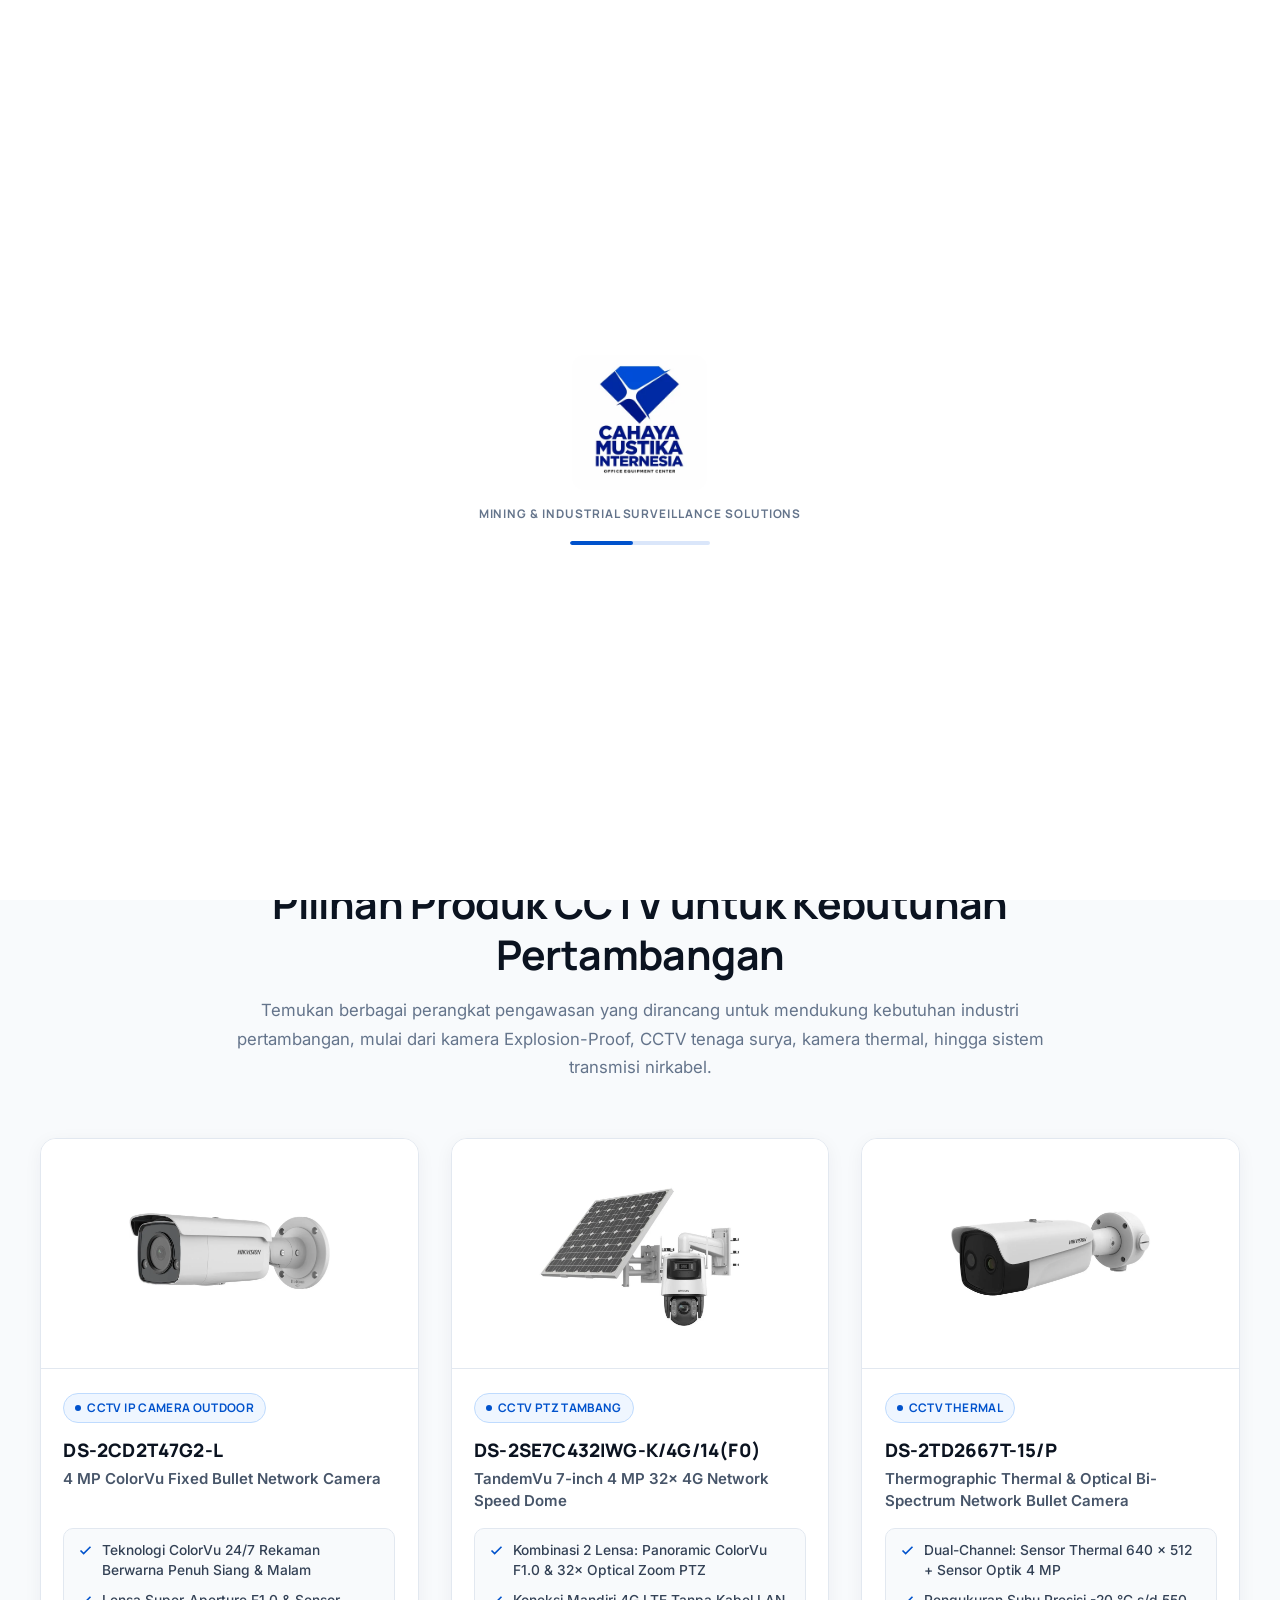
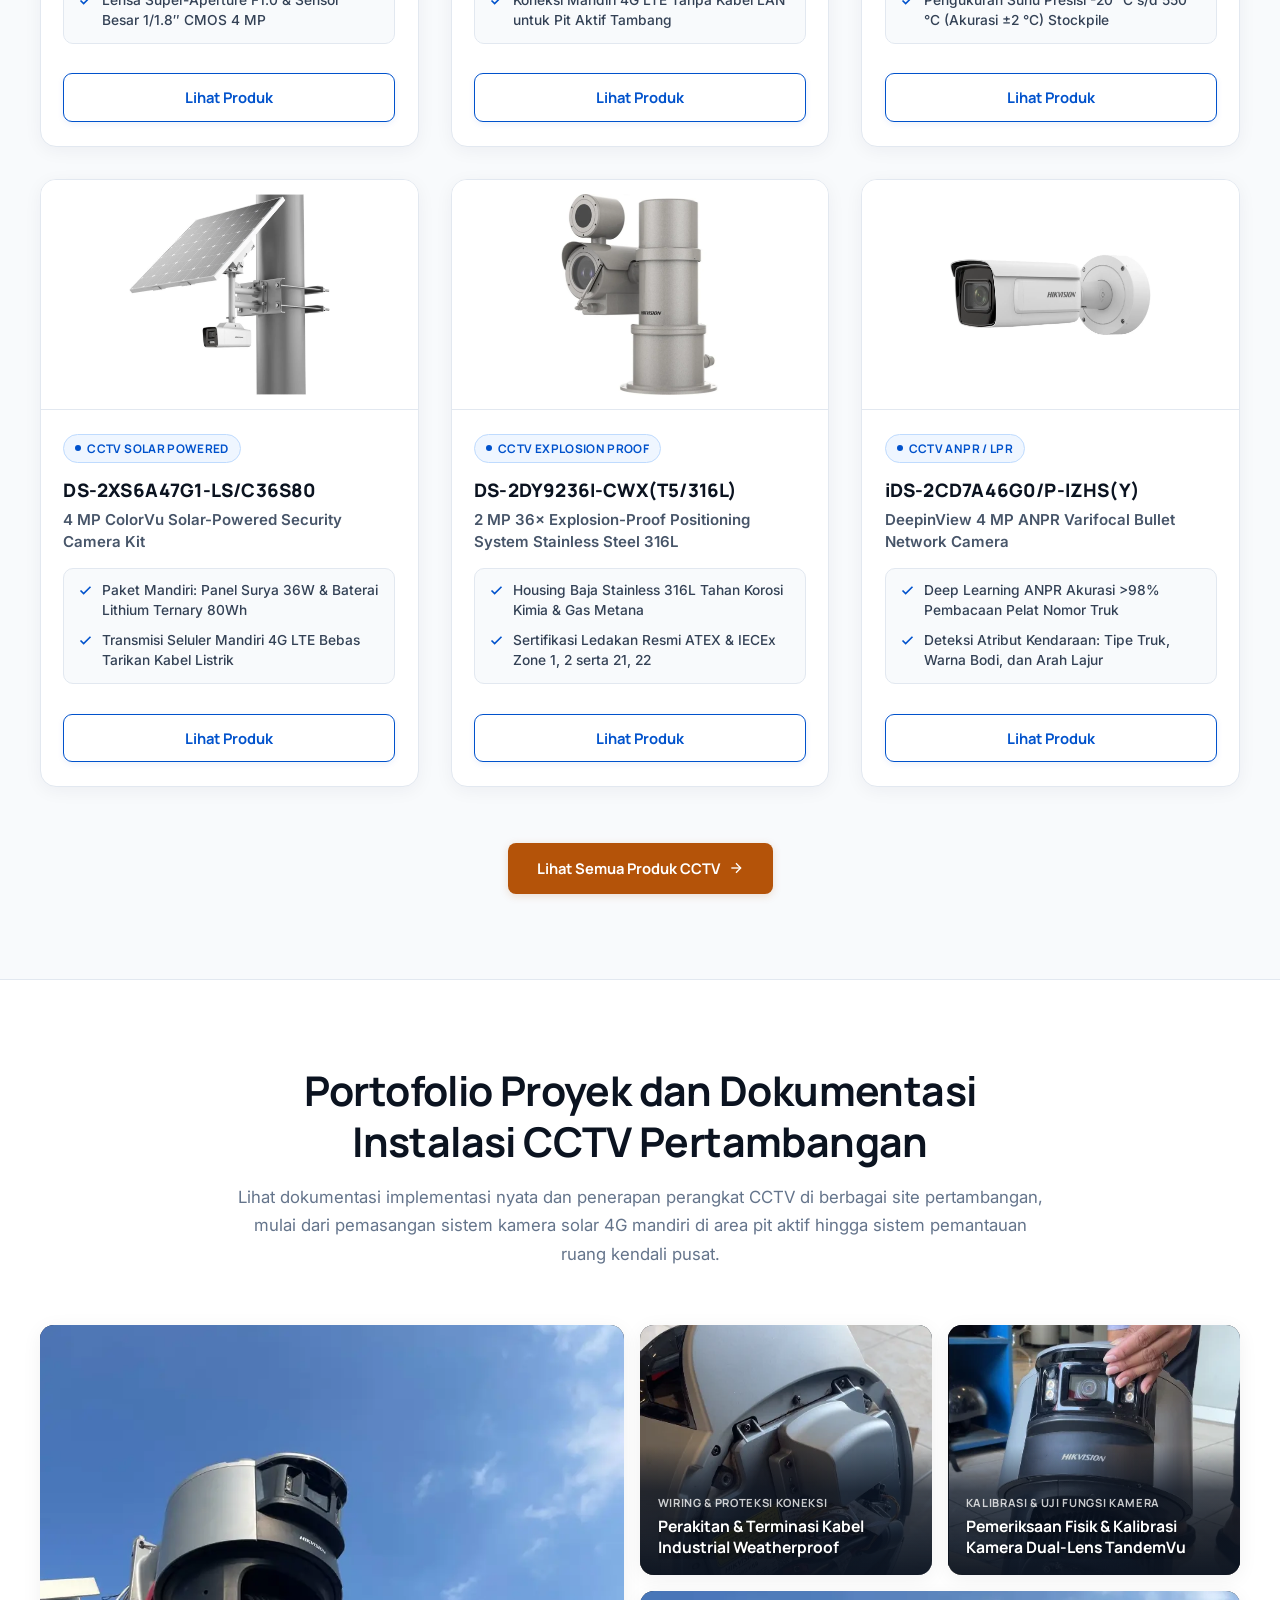
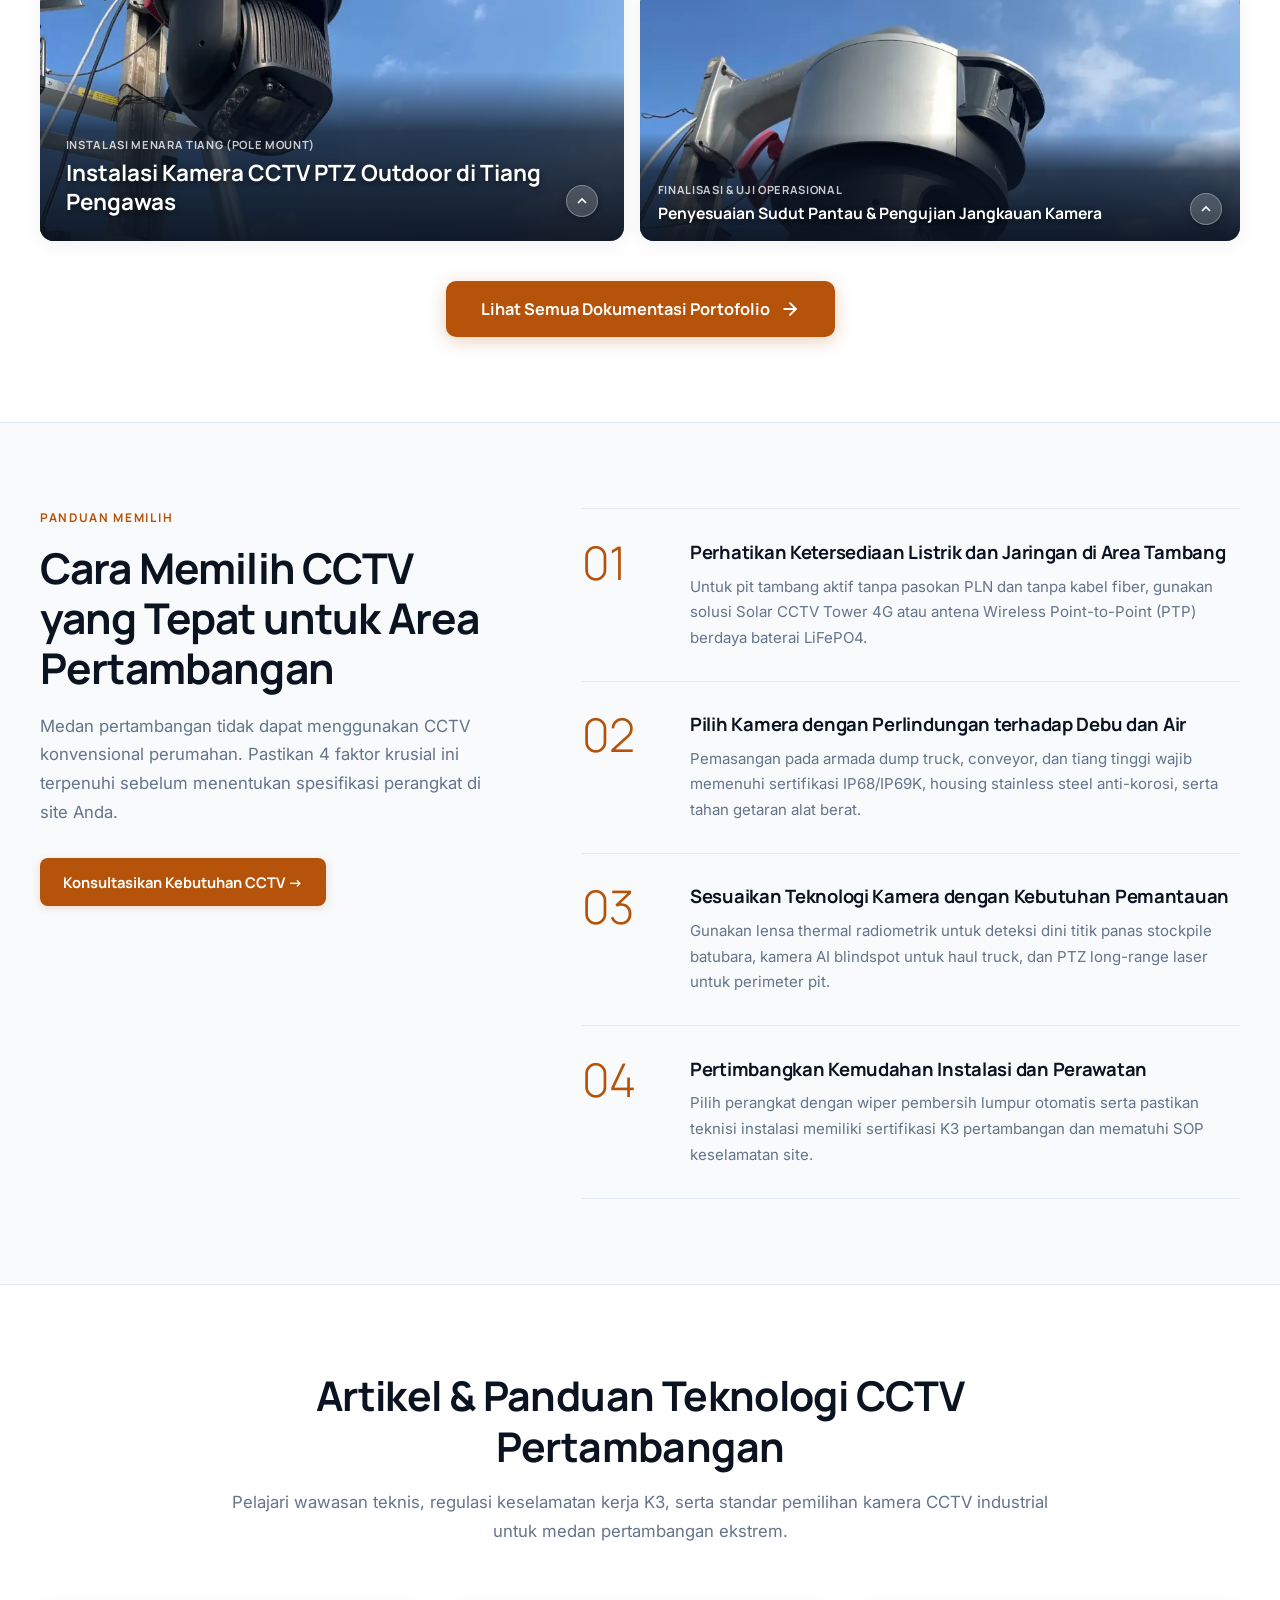
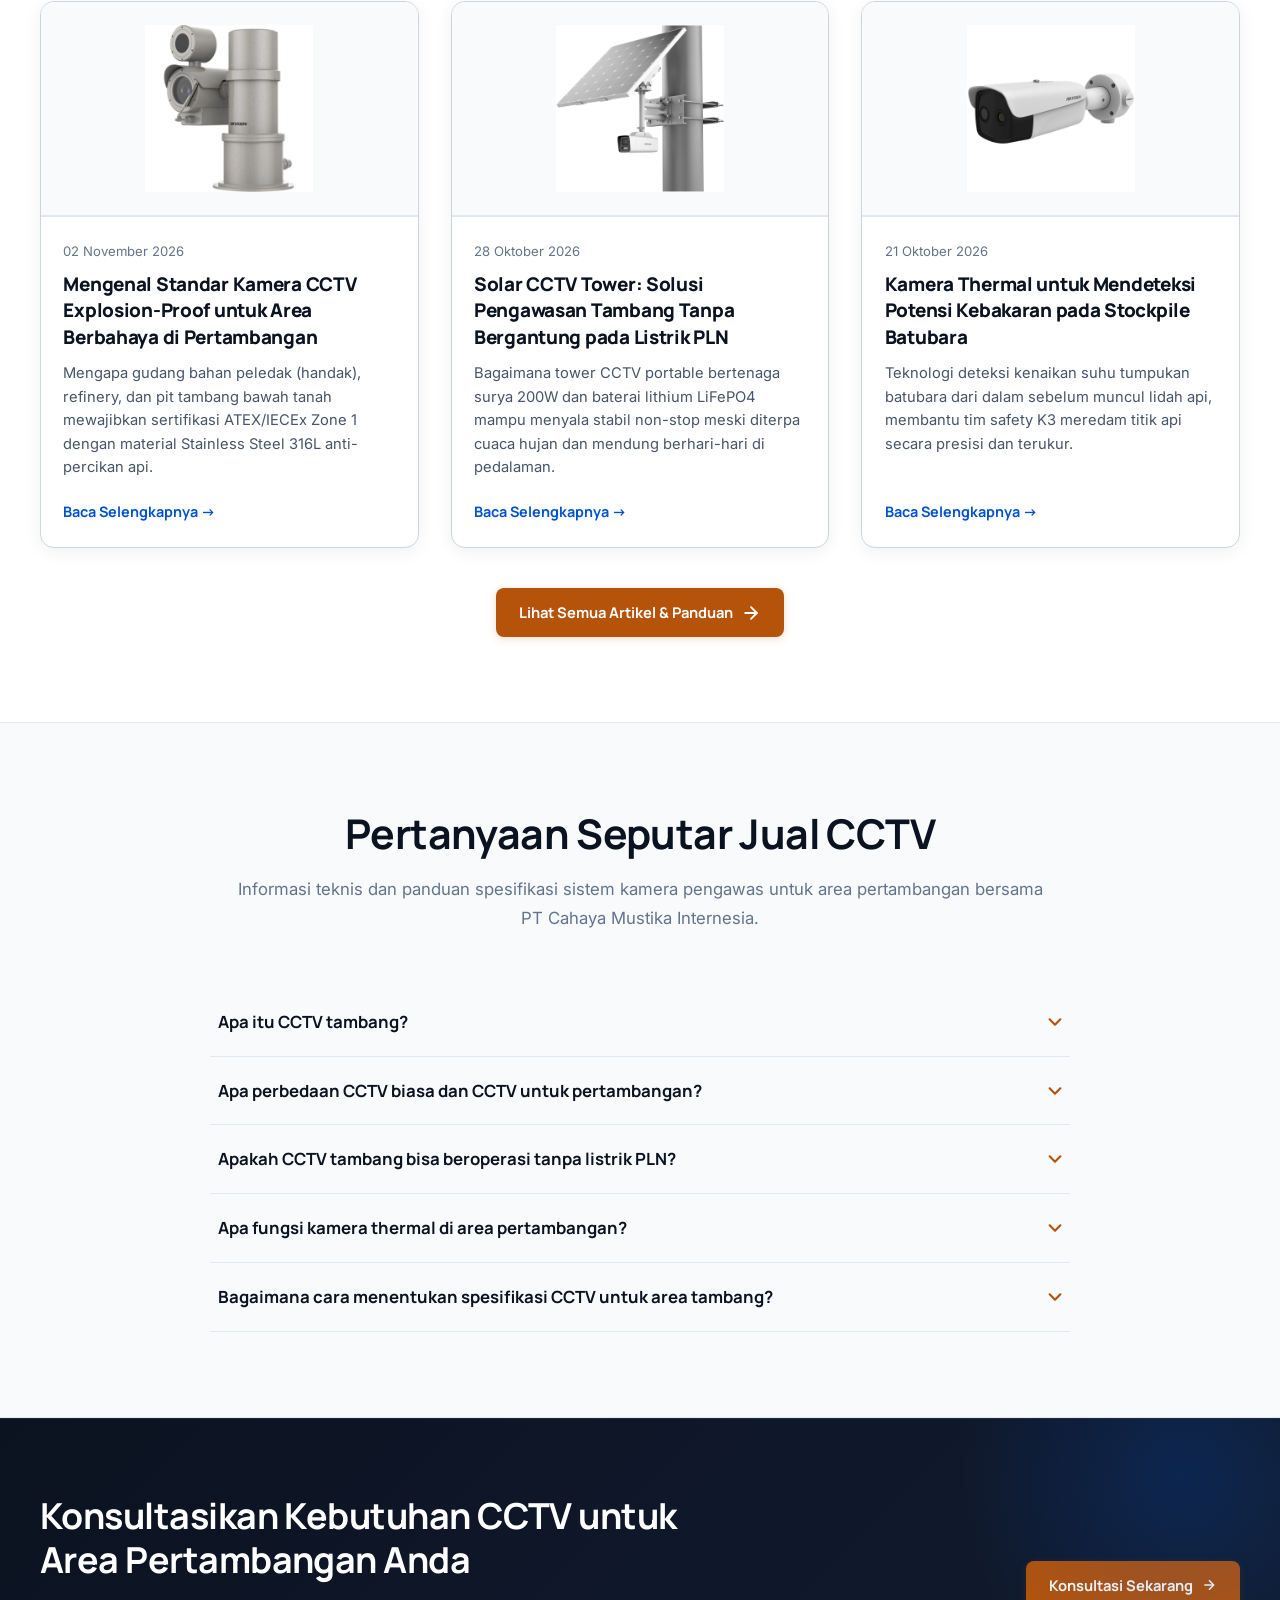
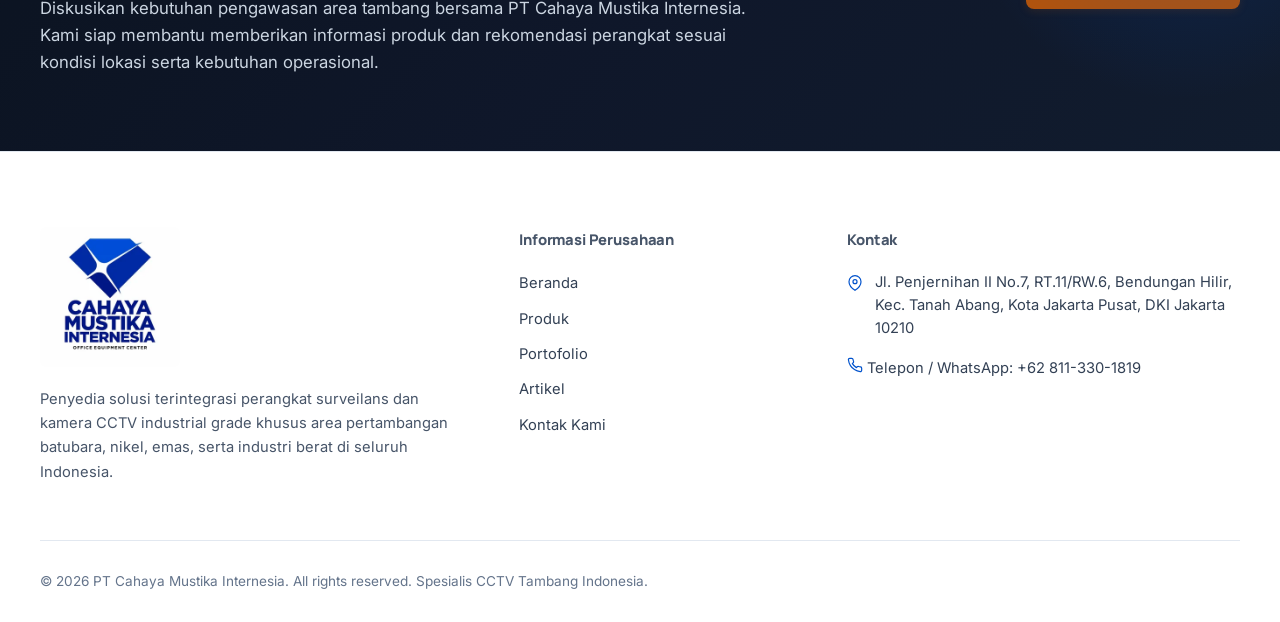
==== commit 91a8c0cc: "Perbaikan performa dan aksesibilitas (Lighthouse) - Kontras tombol: warna aksen amber digelapkan ke " ====
--- a/index.html
+++ b/index.html
@@ -8,7 +8,8 @@
   <link rel="icon" href="assets/logo/favicon.webp" type="image/webp">
   <link rel="preconnect" href="https://fonts.googleapis.com">
   <link rel="preconnect" href="https://fonts.gstatic.com" crossorigin>
-  <link href="https://fonts.googleapis.com/css2?family=Manrope:wght@300;500;600;700;800&family=Inter:wght@400;500;600;700&display=swap" rel="stylesheet">
+  <link rel="preload" as="style" href="https://fonts.googleapis.com/css2?family=Manrope:wght@300;500;600;700;800&family=Inter:wght@400;500;600;700&display=swap" onload="this.onload=null;this.rel='stylesheet'">
+  <noscript><link rel="stylesheet" href="https://fonts.googleapis.com/css2?family=Manrope:wght@300;500;600;700;800&family=Inter:wght@400;500;600;700&display=swap"></noscript>
   <link rel="stylesheet" href="css/style.css">
   <script>try{if(!sessionStorage.getItem("cmiSplashSeen")){document.documentElement.classList.add("show-splash");sessionStorage.setItem("cmiSplashSeen","1")}}catch(e){}</script>
 </head>
@@ -27,7 +28,7 @@
   <header class="nav" id="nav">
     <div class="wrap nav-in">
       <a href="index.html" class="brand" aria-label="PT Cahaya Mustika Internesia">
-        <img src="assets/logo/logo-navbar.webp" alt="PT Cahaya Mustika Internesia" class="brand-logo">
+        <img width="420" height="113" src="assets/logo/logo-navbar.webp" alt="PT Cahaya Mustika Internesia" class="brand-logo">
       </a>
 
       <nav class="menu" id="menu" aria-label="Menu utama">
@@ -97,7 +98,7 @@
           <!-- Product 1: CCTV IP Camera Outdoor -->
           <div class="product-card">
             <div class="product-image-box">
-              <img src="assets/produk/DS-2CD2T47G2-L/gambar1.webp" alt="DS-2CD2T47G2-L - 4 MP ColorVu Fixed Bullet Network Camera" loading="lazy">
+              <img width="800" height="800" src="assets/produk/DS-2CD2T47G2-L/gambar1.webp" alt="DS-2CD2T47G2-L - 4 MP ColorVu Fixed Bullet Network Camera" loading="lazy">
             </div>
             <div class="product-body">
               <div class="product-header-meta">
@@ -128,7 +129,7 @@
           <!-- Product 2: CCTV PTZ Tambang -->
           <div class="product-card">
             <div class="product-image-box">
-              <img src="assets/produk/DS-2SE7C432IWG-K4G14(F0)/gambar1.webp" alt="DS-2SE7C432IWG-K/4G/14(F0) - TandemVu 7-inch 4 MP 32× 4G Network Speed Dome" loading="lazy">
+              <img width="800" height="800" src="assets/produk/DS-2SE7C432IWG-K4G14(F0)/gambar1.webp" alt="DS-2SE7C432IWG-K/4G/14(F0) - TandemVu 7-inch 4 MP 32× 4G Network Speed Dome" loading="lazy">
             </div>
             <div class="product-body">
               <div class="product-header-meta">
@@ -159,7 +160,7 @@
           <!-- Product 3: CCTV Thermal -->
           <div class="product-card">
             <div class="product-image-box">
-              <img src="assets/produk/DS-2TD2667T-15P/gambar1.webp" alt="DS-2TD2667T-15/P - Thermographic Thermal & Optical Bi-Spectrum Network Bullet Camera" loading="lazy">
+              <img width="800" height="800" src="assets/produk/DS-2TD2667T-15P/gambar1.webp" alt="DS-2TD2667T-15/P - Thermographic Thermal & Optical Bi-Spectrum Network Bullet Camera" loading="lazy">
             </div>
             <div class="product-body">
               <div class="product-header-meta">
@@ -190,7 +191,7 @@
           <!-- Product 4: CCTV Solar Powered -->
           <div class="product-card">
             <div class="product-image-box">
-              <img src="assets/produk/DS-2XS6A47G1-LSC36S80/gambar1.webp" alt="DS-2XS6A47G1-LS/C36S80 - 4 MP ColorVu Solar-Powered Security Camera Kit" loading="lazy">
+              <img width="800" height="800" src="assets/produk/DS-2XS6A47G1-LSC36S80/gambar1.webp" alt="DS-2XS6A47G1-LS/C36S80 - 4 MP ColorVu Solar-Powered Security Camera Kit" loading="lazy">
             </div>
             <div class="product-body">
               <div class="product-header-meta">
@@ -221,7 +222,7 @@
           <!-- Product 5: CCTV Explosion Proof -->
           <div class="product-card">
             <div class="product-image-box">
-              <img src="assets/produk/DS-2DY9236I-CWX(T5316L)/gambar1.webp" alt="DS-2DY9236I-CWX(T5/316L) - 2 MP 36× Explosion-Proof Positioning System Stainless Steel 316L" loading="lazy">
+              <img width="800" height="800" src="assets/produk/DS-2DY9236I-CWX(T5316L)/gambar1.webp" alt="DS-2DY9236I-CWX(T5/316L) - 2 MP 36× Explosion-Proof Positioning System Stainless Steel 316L" loading="lazy">
             </div>
             <div class="product-body">
               <div class="product-header-meta">
@@ -252,7 +253,7 @@
           <!-- Product 6: CCTV ANPR / LPR -->
           <div class="product-card">
             <div class="product-image-box">
-              <img src="assets/produk/iDS-2CD7A46G0P-IZHS(Y)/gambar1.webp" alt="iDS-2CD7A46G0/P-IZHS(Y) - DeepinView 4 MP ANPR Varifocal Bullet Network Camera" loading="lazy">
+              <img width="800" height="800" src="assets/produk/iDS-2CD7A46G0P-IZHS(Y)/gambar1.webp" alt="iDS-2CD7A46G0/P-IZHS(Y) - DeepinView 4 MP ANPR Varifocal Bullet Network Camera" loading="lazy">
             </div>
             <div class="product-body">
               <div class="product-header-meta">
@@ -303,7 +304,7 @@
         <div class="port-grid port-mosaic">
           <!-- Project 1: Instalasi Kamera di Tiang Pengawas -->
           <div class="port-card" tabindex="0" role="button" aria-expanded="false" aria-label="Portofolio: Instalasi Kamera CCTV PTZ Outdoor di Tiang Pengawas" data-category="Instalasi Menara Tiang (Pole Mount)">
-            <img src="assets/portfolio/gambar1.webp" data-full-img="assets/portfolio/gambar1.webp" alt="Instalasi Kamera CCTV PTZ Outdoor di Tiang Pengawas" class="port-image" loading="lazy">
+            <img width="900" height="1200" src="assets/portfolio/gambar1.webp" data-full-img="assets/portfolio/gambar1.webp" alt="Instalasi Kamera CCTV PTZ Outdoor di Tiang Pengawas" class="port-image" loading="lazy">
 
             <div class="port-preview-bar">
               <span class="port-preview-text"><span class="port-preview-tag">Instalasi Menara Tiang (Pole Mount)</span><span class="port-preview-title">Instalasi Kamera CCTV PTZ Outdoor di Tiang Pengawas</span></span>
@@ -325,7 +326,7 @@
 
           <!-- Project 2: Wiring & Konektor Weatherproof -->
           <div class="port-card" tabindex="0" role="button" aria-expanded="false" aria-label="Portofolio: Perakitan & Terminasi Kabel Konektor Industrial Weatherproof" data-category="Wiring & Proteksi Koneksi">
-            <img src="assets/portfolio/gambar2.webp" data-full-img="assets/portfolio/gambar2.webp" alt="Perakitan & Terminasi Kabel Konektor Industrial Weatherproof" class="port-image" loading="lazy">
+            <img width="399" height="682" src="assets/portfolio/gambar2.webp" data-full-img="assets/portfolio/gambar2.webp" alt="Perakitan & Terminasi Kabel Konektor Industrial Weatherproof" class="port-image" loading="lazy">
 
             <div class="port-preview-bar">
               <span class="port-preview-text"><span class="port-preview-tag">Wiring & Proteksi Koneksi</span><span class="port-preview-title">Perakitan & Terminasi Kabel Industrial Weatherproof</span></span>
@@ -347,7 +348,7 @@
 
           <!-- Project 3: Inspeksi Fisik & Kalibrasi Kamera -->
           <div class="port-card" tabindex="0" role="button" aria-expanded="false" aria-label="Portofolio: Pemeriksaan Fisik & Kalibrasi Kamera Dual-Lens TandemVu PTZ" data-category="Kalibrasi & Uji Fungsi Kamera">
-            <img src="assets/portfolio/gambar3.webp" data-full-img="assets/portfolio/gambar3.webp" alt="Pemeriksaan Fisik & Kalibrasi Kamera Dual-Lens TandemVu PTZ" class="port-image" loading="lazy">
+            <img width="405" height="616" src="assets/portfolio/gambar3.webp" data-full-img="assets/portfolio/gambar3.webp" alt="Pemeriksaan Fisik & Kalibrasi Kamera Dual-Lens TandemVu PTZ" class="port-image" loading="lazy">
 
             <div class="port-preview-bar">
               <span class="port-preview-text"><span class="port-preview-tag">Kalibrasi & Uji Fungsi Kamera</span><span class="port-preview-title">Pemeriksaan Fisik & Kalibrasi Kamera Dual-Lens TandemVu</span></span>
@@ -369,7 +370,7 @@
 
           <!-- Project 5: Penyetelan Sudut Pantau Tiang -->
           <div class="port-card" tabindex="0" role="button" aria-expanded="false" aria-label="Portofolio: Penyesuaian Sudut Pantau & Pengujian Jangkauan Kamera" data-category="Finalisasi & Uji Operasional">
-            <img src="assets/portfolio/gambar5.webp" data-full-img="assets/portfolio/gambar5.webp" alt="Penyesuaian Sudut Pantau & Pengujian Jangkauan Kamera" class="port-image" loading="lazy">
+            <img width="900" height="1200" src="assets/portfolio/gambar5.webp" data-full-img="assets/portfolio/gambar5.webp" alt="Penyesuaian Sudut Pantau & Pengujian Jangkauan Kamera" class="port-image" loading="lazy">
 
             <div class="port-preview-bar">
               <span class="port-preview-text"><span class="port-preview-tag">Finalisasi & Uji Operasional</span><span class="port-preview-title">Penyesuaian Sudut Pantau & Pengujian Jangkauan Kamera</span></span>
@@ -475,7 +476,7 @@
           <!-- Article 1: Explosion-Proof -->
           <article class="article-card">
             <div class="article-thumb">
-              <img src="assets/produk/DS-2DY9236I-CWX(T5316L)/gambar1.webp" class="thumb-product" alt="Mengenal Standar Kamera CCTV Explosion-Proof untuk Area Berbahaya di Pertambangan" loading="lazy">
+              <img width="800" height="800" src="assets/produk/DS-2DY9236I-CWX(T5316L)/gambar1.webp" class="thumb-product" alt="Mengenal Standar Kamera CCTV Explosion-Proof untuk Area Berbahaya di Pertambangan" loading="lazy">
             </div>
             <div class="article-body">
               <span class="article-date">02 November 2026</span>
@@ -494,7 +495,7 @@
           <!-- Article 2: Solar CCTV -->
           <article class="article-card">
             <div class="article-thumb">
-              <img src="assets/produk/DS-2XS6A47G1-LSC36S80/gambar1.webp" class="thumb-product" alt="Solar CCTV Tower: Solusi Pengawasan Tambang Tanpa Bergantung pada Listrik PLN" loading="lazy">
+              <img width="800" height="800" src="assets/produk/DS-2XS6A47G1-LSC36S80/gambar1.webp" class="thumb-product" alt="Solar CCTV Tower: Solusi Pengawasan Tambang Tanpa Bergantung pada Listrik PLN" loading="lazy">
             </div>
             <div class="article-body">
               <span class="article-date">28 Oktober 2026</span>
@@ -513,7 +514,7 @@
           <!-- Article 3: Thermal -->
           <article class="article-card">
             <div class="article-thumb">
-              <img src="assets/produk/DS-2TD2667T-15P/gambar1.webp" class="thumb-product" alt="Kamera Thermal untuk Mendeteksi Potensi Kebakaran pada Stockpile Batubara" loading="lazy">
+              <img width="800" height="800" src="assets/produk/DS-2TD2667T-15P/gambar1.webp" class="thumb-product" alt="Kamera Thermal untuk Mendeteksi Potensi Kebakaran pada Stockpile Batubara" loading="lazy">
             </div>
             <div class="article-body">
               <span class="article-date">21 Oktober 2026</span>
@@ -655,7 +656,7 @@
   <footer class="foot">
     <div class="wrap foot-in">
       <div>
-        <img src="assets/logo/logo-cmi-diamond.webp" alt="PT Cahaya Mustika Internesia" class="flogo" loading="lazy">
+        <img width="320" height="320" src="assets/logo/logo-cmi-diamond.webp" alt="PT Cahaya Mustika Internesia" class="flogo" loading="lazy">
         <p>
           Penyedia solusi terintegrasi perangkat surveilans dan kamera CCTV industrial grade khusus area pertambangan batubara, nikel, emas, serta industri berat di seluruh Indonesia.
         </p>
--- a/css/style.css
+++ b/css/style.css
@@ -3,11 +3,10 @@
    Sistem Desain Heavy Manufacturing & Industrial Surveillance Technology:
    - Kepercayaan & Kekuatan (Trust & Strength): Deep Industrial Obsidian Titanium (#0B1320)
    - Teknologi & Presisi (Technology & Precision): Engineering Cobalt Blue (#0052CC) & Cyan (#0284C7)
-   - Aksi & Visibilitas Keselamatan (Action & Safety Power): Industrial Safety Amber (#D97706 / #EA580C)
+   - Aksi & Visibilitas Keselamatan (Action & Safety Power): Industrial Safety Amber (#B45309)
    - Permukaan Teknis (Technical Surfaces): Crisp White (#FFFFFF) & Slate (#F8FAFC, #F1F5F9)
    Font: Manrope (Headings) & Inter (Body Text)
    ========================================================================== */
-
 
 :root {
   /* Surface & Base */
@@ -36,9 +35,9 @@
   --soft-border: #BFDBFE;
 
   /* Accent: Industrial Safety Amber, reserved for primary actions (CTA) */
-  --accent: #D97706;
-  --accent-hover: #B45309;
-  --accent-active: #92400E;
+  --accent: #B45309;          /* Darker amber: white text passes WCAG AA (5:1) */
+  --accent-hover: #92400E;
+  --accent-active: #78350F;
   --accent-shadow: 0 2px 8px rgba(180, 83, 9, 0.18);
 
   /* Functional Status */
@@ -165,21 +164,6 @@
   max-height: 46px;
   object-fit: contain;
 }
-
-.brand-tag {
-  display: inline-block;
-  font-family: var(--font-heading);
-  font-size: 0.72rem;
-  font-weight: 800;
-  letter-spacing: 0.05em;
-  text-transform: uppercase;
-  background: var(--alt);
-  color: var(--ink);
-  border: 1px solid var(--line-strong);
-  padding: 3px 8px;
-  border-radius: 4px;
-}
-
 .menu {
   display: flex;
   align-items: center;
@@ -316,7 +300,7 @@
 /* ==========================================================================
    BUTTONS (Industrial Safety Amber, Precision Blue, Obsidian Titanium, WhatsApp)
    Sistem Pewarnaan Heavy Manufacturing:
-   - Konsultasi Sekarang / Action: Industrial Safety Amber (#D97706 / #EA580C)
+   - Konsultasi Sekarang / Action: Industrial Safety Amber (#B45309)
    - Lihat Produk / Detail: White Surface, Border & Text Precision Blue (#0052CC)
    - Lihat Proyek / Otoritas: Obsidian Titanium (#0B1320), Hover (#0052CC)
    - WhatsApp: Emerald Official (#25D366), Hover (#1EBE5D)
@@ -344,7 +328,6 @@
 
 /* Industrial Safety Amber Primary Button (Manufacturing High-Viz Action) */
 .btn-orange,
-.btn-primary,
 .nav-cta {
   background: var(--accent) !important;
   color: #FFFFFF !important;
@@ -355,7 +338,6 @@
 }
 
 .btn-orange:hover,
-.btn-primary:hover,
 .nav-cta:hover {
   background: var(--accent-hover) !important;
   color: #FFFFFF !important;
@@ -364,7 +346,6 @@
 }
 
 .btn-orange:active,
-.btn-primary:active,
 .nav-cta:active {
   background: var(--accent-active) !important;
   transform: translateY(0);
@@ -412,8 +393,7 @@
 }
 
 /* Button Lihat Produk / Detail (Background Putih, Precision Engineering Blue #0052CC) */
-.btn-p,
-.btn-detail {
+.btn-p {
   background: #FFFFFF !important;
   color: #0052CC !important;
   font-weight: 700;
@@ -422,8 +402,7 @@
   transition: all 0.25s ease;
 }
 
-.btn-p:hover,
-.btn-detail:hover {
+.btn-p:hover {
   background: #EFF6FF !important;
   color: #0747A6 !important;
   border-color: #0747A6 !important;
@@ -431,8 +410,7 @@
   box-shadow: 0 4px 14px rgba(0, 82, 204, 0.18);
 }
 
-.btn-p:active,
-.btn-detail:active {
+.btn-p:active {
   background: #DBEAFE !important;
   color: #003DA5 !important;
   border-color: #003DA5 !important;
@@ -440,58 +418,8 @@
 }
 
 /* Outline Buttons */
-.btn-o {
-  background: #FFFFFF;
-  border: 1.5px solid var(--p);
-  color: var(--p);
-  font-weight: 700;
-}
-
-.btn-o:hover {
-  background: var(--soft);
-  border-color: var(--p2);
-  color: var(--p2);
-  transform: translateY(-2px);
-}
-
-.btn-o-gold {
-  background: #FFFFFF;
-  border: 1.5px solid var(--p);
-  color: var(--p);
-}
-
-.btn-o-gold:hover {
-  background: var(--soft);
-  border-color: var(--p2);
-  color: var(--p2);
-}
-
 /* White Button */
-.btn-w {
-  background: #FFFFFF;
-  color: var(--p);
-  box-shadow: 0 6px 18px rgba(0, 0, 0, 0.1);
-}
-
-.btn-w:hover {
-  background: #F8FAFC;
-  color: var(--p2);
-}
-
 /* WhatsApp Buttons (PDF: Background #25D366, Teks Putih, Hover Hijau Lebih Gelap) */
-.btn-wa {
-  background: #25D366;
-  color: #FFFFFF;
-  box-shadow: 0 4px 14px rgba(37, 211, 102, 0.28);
-  transition: all 0.25s ease;
-}
-
-.btn-wa:hover {
-  background: #128C7E;
-  color: #FFFFFF;
-  transform: translateY(-2px);
-}
-
 .btn-wa-sm {
   background: #25D366;
   color: #FFFFFF;
@@ -526,35 +454,6 @@
 /* ==========================================================================
    TYPOGRAPHY ELEMENTS (Eyebrows, Headings, Subtitles)
    ========================================================================== */
-.eyebrow {
-  display: inline-flex;
-  align-items: center;
-  gap: 8px;
-  font-family: var(--font-heading);
-  font-size: 0.78rem;
-  font-weight: 800;
-  text-transform: uppercase;
-  letter-spacing: 0.08em;
-  padding: 5px 14px;
-  border-radius: var(--r-pill);
-  margin-bottom: 1rem;
-}
-
-.eyebrow-blue {
-  display: none !important;
-}
-
-.eyebrow-gold {
-  display: none !important;
-}
-
-.eyebrow-hero {
-  background: rgba(255, 255, 255, 0.16);
-  color: #FFFFFF;
-  border: 1px solid rgba(212, 175, 55, 0.5);
-  backdrop-filter: blur(6px);
-}
-
 .head {
   margin-bottom: 3.5rem;
 }
@@ -733,16 +632,6 @@
               radial-gradient(circle at 20% 80%, rgba(0, 82, 204, 0.22) 0%, transparent 60%);
   pointer-events: none;
 }
-
-.hero-mining-grid {
-  position: relative;
-  z-index: 2;
-  display: grid;
-  grid-template-columns: 1.15fr 0.85fr;
-  gap: 3.5rem;
-  align-items: center;
-}
-
 .hero-content {
   max-width: 860px;
   text-align: left;
@@ -861,99 +750,6 @@
 }
 
 /* Right Visual Showcase Panel */
-.hero-visual-side {
-  position: relative;
-}
-
-.hero-showcase-panel {
-  background: rgba(11, 19, 32, 0.88);
-  border: 1.5px solid rgba(2, 132, 199, 0.35);
-  border-radius: 16px;
-  overflow: hidden;
-  box-shadow: 0 20px 45px rgba(0, 0, 0, 0.45), 0 0 35px rgba(0, 82, 204, 0.22);
-  backdrop-filter: blur(12px);
-}
-
-.hero-panel-image {
-  position: relative;
-  height: 260px;
-  overflow: hidden;
-}
-
-.hero-panel-image img {
-  width: 100%;
-  height: 100%;
-  object-fit: cover;
-  transition: transform 0.6s ease;
-}
-
-.hero-showcase-panel:hover .hero-panel-image img {
-  transform: scale(1.04);
-}
-
-.hero-image-overlay-info {
-  position: absolute;
-  bottom: 0;
-  left: 0;
-  right: 0;
-  padding: 12px 16px;
-  background: linear-gradient(180deg, transparent 0%, rgba(11, 19, 32, 0.94) 100%);
-  display: flex;
-  flex-direction: column;
-  gap: 2px;
-}
-
-.overlay-tag {
-  font-family: var(--font-heading);
-  font-size: 0.84rem;
-  font-weight: 800;
-  color: #38BDF8;
-  letter-spacing: 0.02em;
-}
-
-.overlay-coord {
-  font-size: 0.76rem;
-  color: #E2E8F0;
-}
-
-.hero-panel-specs {
-  display: grid;
-  grid-template-columns: 1fr 1fr;
-  gap: 1px;
-  background: rgba(255, 255, 255, 0.08);
-}
-
-.h-spec-box {
-  background: rgba(11, 19, 32, 0.95);
-  padding: 14px 16px;
-  display: flex;
-  align-items: flex-start;
-  gap: 12px;
-}
-
-.h-spec-box svg {
-  color: #38BDF8;
-  stroke: #38BDF8;
-  flex-shrink: 0;
-  margin-top: 2px;
-}
-
-.h-spec-box strong {
-  display: block;
-  font-family: var(--font-heading);
-  font-size: 0.86rem;
-  color: #FFFFFF;
-  font-weight: 800;
-  margin-bottom: 2px;
-}
-
-.h-spec-box span {
-  display: block;
-  font-size: 0.74rem;
-  color: #94A3B8;
-  line-height: 1.35;
-}
-
 /* ==========================================================================
    SECTIONS & SURFACES
    ========================================================================== */
@@ -966,13 +762,6 @@
   border-top: 1px solid var(--line);
   border-bottom: 1px solid var(--line);
 }
-
-.sec.gold-soft {
-  background: var(--alt);
-  border-top: 1px solid var(--line-strong);
-  border-bottom: 1px solid var(--line-strong);
-}
-
 /* ==========================================================================
    PRODUCT CARDS & GRID (Crisp, Elegant, High-Contrast & Structured)
    ========================================================================== */
@@ -1030,11 +819,6 @@
 .product-card:hover .product-image-box img {
   transform: scale(1.08);
 }
-
-.product-badge-overlay {
-  display: none !important;
-}
-
 .product-body {
   padding: 1.5rem 1.4rem;
   display: flex;
@@ -1086,8 +870,7 @@
   color: #0052CC;
 }
 
-.product-name,
-.product-title {
+.product-name {
   font-size: 0.94rem;
   font-weight: 600;
   color: #475569;
@@ -1101,20 +884,11 @@
   transition: color 0.2s ease;
 }
 
-.product-card:hover .product-name,
-.product-card:hover .product-title {
+.product-card:hover .product-name {
   color: #1E293B;
 }
 
 /* Detail Page Header Meta */
-.detail-header-meta {
-  display: flex;
-  align-items: center;
-  gap: 10px;
-  flex-wrap: wrap;
-  margin-bottom: 0.65rem;
-}
-
 /* ==========================================================================
    PRODUCT DETAIL GALLERY SLIDER & VIEWER
    ========================================================================== */
@@ -1253,27 +1027,6 @@
   box-shadow: 0 0 0 2px rgba(0, 82, 204, 0.25);
   transform: translateY(-2px);
 }
-
-.detail-product-model {
-  font-family: var(--font-heading);
-  font-size: clamp(2rem, 3.2vw, 2.6rem);
-  font-weight: 800;
-  color: #0B1320;
-  line-height: 1.22;
-  margin-top: 0.25rem;
-  margin-bottom: 0.45rem;
-  letter-spacing: 0.01em;
-}
-
-.detail-product-name {
-  font-family: var(--font-heading);
-  font-size: clamp(1.15rem, 1.8vw, 1.38rem);
-  font-weight: 700;
-  color: #0052CC;
-  line-height: 1.38;
-  margin-bottom: 1.25rem;
-}
-
 .product-mining-tag::before {
   content: '';
   width: 6px;
@@ -1307,8 +1060,7 @@
 }
 
 .spec-item svg,
-#detailSpecsList svg,
-.after-sales-list svg {
+#detailSpecsList svg {
   flex-shrink: 0;
   margin-top: 2px;
   width: 15px;
@@ -1390,117 +1142,6 @@
 /* ==========================================================================
    MINING SECTORS GRID (jualsmartboardjakarta sector-card style)
    ========================================================================== */
-.sector-grid {
-  display: grid;
-  grid-template-columns: repeat(3, 1fr);
-  gap: 1.75rem;
-  margin-top: 2.5rem;
-}
-
-.sector-card {
-  background: #FFFFFF;
-  border: 1.5px solid #CBD5E1;
-  border-radius: 14px;
-  padding: 2.25rem 1.85rem;
-  position: relative;
-  transition: var(--transition);
-  box-shadow: 0 4px 18px rgba(11, 19, 32, 0.06);
-  display: flex;
-  flex-direction: column;
-  overflow: hidden;
-}
-
-.sector-card::before {
-  content: '';
-  position: absolute;
-  top: 0;
-  left: 0;
-  right: 0;
-  height: 4px;
-  background: #0052CC;
-  opacity: 0;
-  transition: opacity 0.25s ease;
-}
-
-.sector-card:hover {
-  transform: translateY(-6px);
-  border-color: #0052CC;
-  box-shadow: 0 16px 36px rgba(11, 19, 32, 0.12);
-}
-
-.sector-card:hover::before {
-  opacity: 1;
-}
-
-.sector-header {
-  display: flex;
-  align-items: center;
-  justify-content: space-between;
-  margin-bottom: 1.25rem;
-}
-
-.sector-number {
-  font-family: var(--font-heading);
-  font-size: 1.35rem;
-  font-weight: 800;
-  color: var(--ink);
-  line-height: 1;
-}
-
-.sector-icon-box {
-  width: 44px;
-  height: 44px;
-  border-radius: 10px;
-  background: var(--soft);
-  color: var(--p);
-  display: flex;
-  align-items: center;
-  justify-content: center;
-  transition: var(--transition);
-}
-
-.sector-card:hover .sector-icon-box {
-  background: var(--p);
-  color: #FFFFFF;
-  transform: scale(1.05);
-}
-
-.sector-card h3 {
-  font-size: 1.25rem;
-  margin-bottom: 0.75rem;
-}
-
-.sector-card p {
-  font-size: 0.92rem;
-  line-height: 1.65;
-  color: var(--mute);
-  margin-bottom: 1.25rem;
-  flex-grow: 1;
-}
-
-.sector-features-list {
-  list-style: none;
-  display: flex;
-  flex-direction: column;
-  gap: 0.45rem;
-  padding-top: 0.9rem;
-  border-top: 1px dashed var(--line);
-}
-
-.sector-feature-item {
-  display: flex;
-  align-items: center;
-  gap: 6px;
-  font-size: 0.82rem;
-  color: var(--ink-secondary);
-  font-weight: 500;
-}
-
-.sector-feature-item svg {
-  color: var(--accent);
-  flex-shrink: 0;
-}
-
 /* ==========================================================================
    CHOOSING & ENGINEERING WORKFLOW (jualsmartboardjakarta style)
    ========================================================================== */
@@ -1604,64 +1245,6 @@
 /* ==========================================================================
    WHY CHOOSE US / STANDAR TEKNIK TAMBANG
    ========================================================================== */
-.why-grid {
-  display: grid;
-  grid-template-columns: repeat(4, 1fr);
-  gap: 1.5rem;
-  margin-top: 2.5rem;
-}
-
-.why-card {
-  background: #FFFFFF;
-  border: 1.5px solid #CBD5E1;
-  border-radius: 14px;
-  padding: 2.25rem 1.65rem;
-  text-align: center;
-  transition: var(--transition);
-  box-shadow: 0 4px 18px rgba(11, 19, 32, 0.06);
-}
-
-.why-card:hover {
-  transform: translateY(-6px);
-  border-color: #0052CC;
-  box-shadow: 0 16px 36px rgba(11, 19, 32, 0.12);
-}
-
-.why-icon-box {
-  width: 58px;
-  height: 58px;
-  border-radius: 14px;
-  background: #EFF6FF;
-  color: #0052CC;
-  border: 1.5px solid #BFDBFE;
-  display: flex;
-  align-items: center;
-  justify-content: center;
-  margin: 0 auto 1.25rem;
-  transition: var(--transition);
-}
-
-.why-card:hover .why-icon-box {
-  background: #0052CC;
-  color: #FFFFFF;
-  border-color: #0052CC;
-  transform: scale(1.08);
-}
-
-.why-card h3 {
-  font-family: var(--font-heading);
-  font-size: 1.18rem;
-  font-weight: 800;
-  color: #0B1320;
-  margin-bottom: 0.75rem;
-}
-
-.why-card p {
-  font-size: 0.9rem;
-  color: #475569;
-  line-height: 1.6;
-}
-
 /* ==========================================================================
    FAQ ACCORDION (jualsmartboardjakarta style)
    ========================================================================== */
@@ -2108,14 +1691,6 @@
 }
 
 /* Legacy fallback overrides */
-.category-pills-container,
-.filter-categories-row,
-.quick-tags-bar,
-.filter-divider,
-.catalog-toolbar {
-  display: none !important;
-}
-
 /* ==========================================================================
    PORTFOLIO PAGE STYLES (Structured, Elegant, High-End Documentation Cards)
    ========================================================================== */
@@ -2445,111 +2020,8 @@
 /* ==========================================================================
    HOMEPAGE PORTFOLIO SEAMLESS INFINITE SLIDER / CAROUSEL
    ========================================================================== */
-.port-slider-wrapper {
-  position: relative;
-  margin-top: 2.25rem;
-}
-
-.port-slider-viewport {
-  overflow: hidden;
-  width: 100%;
-  position: relative;
-  --gap: 1.5rem;
-  --card-width: calc((100% - 2 * var(--gap)) / 3);
-  padding: 14px 0;
-  border-radius: 18px;
-  cursor: grab;
-  outline: none;
-}
-
-.port-slider-viewport:active {
-  cursor: grabbing;
-}
-
-.port-slider-viewport:focus-visible {
-  outline: 3px solid #0052CC;
-  outline-offset: 2px;
-}
-
-.port-slider-track {
-  display: flex;
-  gap: var(--gap);
-  will-change: transform;
-  /* Transitions are controlled dynamically in JS for seamless instant loop reset */
-}
-
-.port-slider-track .port-card {
-  flex: 0 0 var(--card-width);
-  width: var(--card-width);
-  max-width: var(--card-width);
-  min-width: 0;
-  height: 520px;
-}
-
 /* Circular Left/Right Navigation Buttons */
-.port-nav-btn {
-  position: absolute;
-  top: 50%;
-  transform: translateY(-50%);
-  z-index: 10;
-  width: 48px;
-  height: 48px;
-  border-radius: 50%;
-  background: #FFFFFF;
-  border: 1.5px solid #CBD5E1;
-  color: #0B1320;
-  box-shadow: 0 8px 24px rgba(11, 19, 32, 0.16);
-  display: flex;
-  align-items: center;
-  justify-content: center;
-  cursor: pointer;
-  transition: all 0.25s cubic-bezier(0.16, 1, 0.3, 1);
-  outline: none;
-}
-
-.port-nav-prev {
-  left: -22px;
-}
-
-.port-nav-next {
-  right: -22px;
-}
-
-.port-nav-btn:hover {
-  background: #0052CC;
-  border-color: #0052CC;
-  color: #FFFFFF;
-  transform: translateY(-50%) scale(1.1);
-  box-shadow: 0 10px 28px rgba(0, 82, 204, 0.4);
-}
-
-.port-nav-btn:focus-visible {
-  outline: 3px solid #0052CC;
-  outline-offset: 2px;
-}
-
-.port-nav-btn:active {
-  transform: translateY(-50%) scale(0.95);
-}
-
 /* Pagination Dots */
-.port-slider-footer {
-  display: flex;
-  align-items: center;
-  justify-content: center;
-  margin-top: 1.25rem;
-}
-
-.port-slider-dots {
-  display: inline-flex;
-  align-items: center;
-  gap: 8px;
-  background: #F1F5F9;
-  padding: 6px 14px;
-  border-radius: 999px;
-  border: 1px solid #CBD5E1;
-}
-
 .port-dot {
   width: 9px;
   height: 9px;
@@ -2594,13 +2066,13 @@
   font-size: 1.02rem;
   font-weight: 700;
   border-radius: 10px;
-  box-shadow: 0 4px 18px rgba(234, 88, 12, 0.35);
+  box-shadow: 0 4px 18px rgba(180, 83, 9, 0.28);
   transition: all 0.28s cubic-bezier(0.16, 1, 0.3, 1);
 }
 
 .port-cta-btn:hover {
   transform: translateY(-3px);
-  box-shadow: 0 10px 28px rgba(234, 88, 12, 0.45);
+  box-shadow: 0 10px 28px rgba(180, 83, 9, 0.34);
 }
 
 .port-cta-btn svg {
@@ -2612,60 +2084,8 @@
 }
 
 /* Responsive Media Queries for Horizontal Slider */
-@media (max-width: 1024px) {
-  .port-slider-viewport {
-    --card-width: calc((100% - var(--gap)) / 2);
-  }
-  .port-slider-track .port-card {
-    height: 520px;
-  }
-  .port-nav-prev {
-    left: -12px;
-  }
-  .port-nav-next {
-    right: -12px;
-  }
-}
-
-@media (max-width: 768px) {
-  .port-slider-viewport {
-    --card-width: 86%;
-  }
-  .port-slider-track .port-card {
-    height: auto;
-    min-height: 480px;
-  }
-  .port-nav-btn {
-    width: 42px;
-    height: 42px;
-    background: rgba(255, 255, 255, 0.94);
-    backdrop-filter: blur(8px);
-    -webkit-backdrop-filter: blur(8px);
-  }
-  .port-nav-prev {
-    left: 4px;
-  }
-  .port-nav-next {
-    right: 4px;
-  }
-}
-
-@media (max-width: 480px) {
-  .port-slider-viewport {
-    --card-width: 88%;
-  }
-  .port-slider-track .port-card {
-    height: auto;
-    min-height: 460px;
-  }
-  .port-nav-btn {
-    display: none;
-  }
-  .port-image-box,
-  .port-img-wrap {
-    height: 260px;
-  }
-  .port-more-wrap {
+
+@media (max-width: 480px) {  .port-more-wrap {
     margin-top: 2rem;
   }
   .port-cta-btn {
@@ -2864,7 +2284,6 @@
 }
 
 .sidebar-search-card,
-.sidebar-portfolio-card,
 .sidebar-articles-card {
   background: #FFFFFF;
   border: 1.5px solid #E2E8F0;
@@ -2874,7 +2293,6 @@
 }
 
 .sidebar-search-head,
-.sidebar-portfolio-head,
 .sidebar-articles-head {
   padding: 1.15rem 1.35rem;
   background: #0B1320;
@@ -2951,23 +2369,6 @@
   background: #E2E8F0;
   color: #0F172A;
 }
-
-.sidebar-badge-wrap {
-  display: inline-flex;
-  align-items: center;
-  gap: 7px;
-  margin-bottom: 0.45rem;
-}
-
-.sidebar-badge-text {
-  font-family: var(--font-heading);
-  font-size: 0.72rem;
-  font-weight: 700;
-  color: #38BDF8;
-  letter-spacing: 0.04em;
-  text-transform: uppercase;
-}
-
 .sidebar-widget-title {
   font-family: var(--font-heading);
   font-size: 1.15rem;
@@ -2983,7 +2384,6 @@
   margin: 0;
 }
 
-.recent-portfolio-items,
 .recent-articles-items {
   padding: 0.85rem 1rem;
   display: flex;
@@ -2991,7 +2391,6 @@
   gap: 0.85rem;
 }
 
-.recent-port-item,
 .recent-article-item {
   display: flex;
   align-items: center;
@@ -3004,14 +2403,12 @@
   border: 1px solid transparent;
 }
 
-.recent-port-item:hover,
 .recent-article-item:hover {
   background: #F8FAFC;
   border-color: #E2E8F0;
   transform: translateX(4px);
 }
 
-.recent-port-thumb,
 .recent-article-thumb {
   width: 62px;
   height: 62px;
@@ -3022,7 +2419,6 @@
   border: 1px solid #E2E8F0;
 }
 
-.recent-port-thumb img,
 .recent-article-thumb img {
   width: 100%;
   height: 100%;
@@ -3030,13 +2426,11 @@
   display: block;
 }
 
-.recent-port-info,
 .recent-article-info {
   flex: 1;
   min-width: 0;
 }
 
-.recent-port-tag,
 .recent-article-tag {
   display: inline-block;
   font-size: 0.68rem;
@@ -3047,7 +2441,6 @@
   margin-bottom: 2px;
 }
 
-.recent-port-title,
 .recent-article-title {
   font-family: var(--font-heading);
   font-size: 0.83rem;
@@ -3062,12 +2455,10 @@
   transition: color 0.2s ease;
 }
 
-.recent-port-item:hover .recent-port-title,
 .recent-article-item:hover .recent-article-title {
   color: #0052CC;
 }
 
-.recent-port-meta,
 .recent-article-meta {
   font-size: 0.72rem;
   color: #64748B;
@@ -3087,13 +2478,6 @@
 .recent-article-card:hover h3 {
   color: #0052CC !important;
 }
-
-.sidebar-portfolio-footer {
-  padding: 0.85rem 1.2rem 1.2rem;
-  border-top: 1px solid #F1F5F9;
-  background: #FAFAFA;
-}
-
 /* Sidebar Consultation CTA Box */
 .sidebar-cta-box {
   background: linear-gradient(135deg, #0B1320 0%, #0F172A 100%);
@@ -3193,23 +2577,6 @@
 .article-card:hover .article-thumb img {
   transform: scale(1.04);
 }
-
-.article-category-tag {
-  position: absolute;
-  top: 12px;
-  left: 12px;
-  background: #EFF6FF;
-  color: #0052CC;
-  border: 1.5px solid #BFDBFE;
-  padding: 5px 12px;
-  border-radius: 6px;
-  font-family: var(--font-heading);
-  font-size: 0.74rem;
-  font-weight: 700;
-  text-transform: uppercase;
-  letter-spacing: 0.04em;
-}
-
 .article-body {
   padding: 1.5rem 1.4rem;
   display: flex;
@@ -3283,49 +2650,6 @@
   padding: 2.5rem;
   box-shadow: 0 4px 18px rgba(7, 26, 54, 0.06);
 }
-
-.contact-form-card {
-  background: #FFFFFF;
-  border: 1.5px solid #CBD5E1;
-  border-radius: 14px;
-  padding: 2.5rem;
-  box-shadow: 0 4px 18px rgba(7, 26, 54, 0.06);
-}
-
-.form-group {
-  margin-bottom: 1.25rem;
-}
-
-.form-group label {
-  display: block;
-  font-family: var(--font-heading);
-  font-size: 0.88rem;
-  font-weight: 700;
-  color: var(--ink);
-  margin-bottom: 0.4rem;
-}
-
-.form-control {
-  width: 100%;
-  padding: 11px 14px;
-  border: 1.5px solid var(--line);
-  border-radius: 8px;
-  font-size: 0.92rem;
-  background: #FFFFFF;
-  transition: border-color 0.2s, box-shadow 0.2s;
-}
-
-.form-control:focus {
-  outline: none;
-  border-color: var(--p);
-  box-shadow: 0 0 0 3px rgba(0, 82, 204, 0.12);
-}
-
-textarea.form-control {
-  min-height: 110px;
-  resize: vertical;
-}
-
 /* Toast Message */
 .toast-box {
   position: fixed;
@@ -3376,36 +2700,15 @@
    RESPONSIVE MEDIA QUERIES
    ========================================================================== */
 @media (max-width: 992px) {
-  .hero-mining-grid {
-    grid-template-columns: 1fr;
-    gap: 2.75rem;
-  }
-
   .hero-mining {
     padding: 120px 0 70px;
     min-height: auto;
   }
-
-  .category-pills-scroll {
-    flex-wrap: nowrap;
-  }
-
   .pgrid,
-  .sector-grid,
-  .port-grid,
-  .article-grid {
+.port-grid,
+.article-grid {
     grid-template-columns: repeat(2, 1fr);
   }
-
-  .why-grid {
-    grid-template-columns: repeat(2, 1fr);
-  }
-
-  .hero-stats {
-    grid-template-columns: repeat(2, 1fr);
-    gap: 1.25rem;
-  }
-
   .choosing-layout,
   .contact-layout {
     grid-template-columns: 1fr;
@@ -3452,10 +2755,8 @@
   }
 
   .pgrid,
-  .sector-grid,
-  .why-grid,
-  .port-grid,
-  .article-grid {
+.port-grid,
+.article-grid {
     grid-template-columns: 1fr;
   }
 
@@ -3483,433 +2784,10 @@
 /* ==========================================================================
    2-COLUMN SPECIFICATION LAYOUT (Menu di Kiri, Tabel Spesifikasi di Kanan)
    ========================================================================== */
-.spec-layout-container {
-  display: grid;
-  grid-template-columns: 290px 1fr;
-  gap: 2rem;
-  align-items: flex-start;
-  margin-top: 1.5rem;
-}
-
 /* Left Sidebar Menu */
-.spec-sidebar {
-  position: sticky;
-  top: 90px;
-  background: #FFFFFF;
-  border: 1.5px solid #CBD5E1;
-  border-radius: 12px;
-  overflow: hidden;
-  box-shadow: 0 4px 18px rgba(11, 19, 32, 0.06);
-  z-index: 10;
-}
-
-.spec-sidebar-header {
-  background: #0B1320;
-  color: #FFFFFF;
-  padding: 14px 18px;
-  display: flex;
-  align-items: center;
-  justify-content: space-between;
-  border-bottom: 2.5px solid #0052CC;
-}
-
-.spec-sidebar-title {
-  font-family: var(--font-heading);
-  font-size: 0.96rem;
-  font-weight: 800;
-  letter-spacing: 0.02em;
-  display: flex;
-  align-items: center;
-  gap: 10px;
-  margin: 0;
-  color: #FFFFFF;
-}
-
-.spec-sidebar-title svg {
-  color: #38BDF8;
-  stroke: #38BDF8;
-  flex-shrink: 0;
-}
-
-.spec-search-box {
-  padding: 12px 14px;
-  background: #F8FAFC;
-  border-bottom: 1px solid #E2E8F0;
-}
-
-.spec-search-input {
-  width: 100%;
-  padding: 9px 12px 9px 34px;
-  font-size: 0.85rem;
-  border: 1.5px solid #CBD5E1;
-  border-radius: 6px;
-  outline: none;
-  background: #FFFFFF url("data:image/svg+xml,%3Csvg xmlns='http://www.w3.org/2000/svg' width='14' height='14' viewBox='0 0 24 24' fill='none' stroke='%2364748B' stroke-width='2.5'%3E%3Ccircle cx='11' cy='11' r='8'%3E%3C/circle%3E%3Cline x1='21' y1='21' x2='16.65' y2='16.65'%3E%3C/line%3E%3C/svg%3E") no-repeat 10px center;
-  color: #0B1320;
-  transition: all 0.2s ease;
-  font-family: inherit;
-}
-
-.spec-search-input:focus {
-  border-color: #0052CC;
-  background-color: #FFFFFF;
-  box-shadow: 0 0 0 3px rgba(0, 82, 204, 0.12);
-}
-
-.spec-menu-list {
-  list-style: none;
-  padding: 8px;
-  margin: 0;
-  max-height: calc(100vh - 250px);
-  overflow-y: auto;
-}
-
-.spec-menu-item {
-  margin-bottom: 4px;
-}
-
-.spec-menu-item:last-child {
-  margin-bottom: 0;
-}
-
-.spec-menu-btn {
-  width: 100%;
-  display: flex;
-  align-items: center;
-  justify-content: space-between;
-  padding: 11px 14px;
-  border-radius: 8px;
-  border: none;
-  background: transparent;
-  color: #334155;
-  font-family: inherit;
-  font-size: 0.88rem;
-  font-weight: 600;
-  cursor: pointer;
-  text-align: left;
-  transition: all 0.2s ease;
-  gap: 8px;
-}
-
-.spec-menu-btn-left {
-  display: flex;
-  align-items: center;
-  gap: 10px;
-  min-width: 0;
-}
-
-.spec-menu-btn svg {
-  color: #64748B;
-  stroke: #64748B;
-  flex-shrink: 0;
-  transition: stroke 0.2s, color 0.2s;
-}
-
-.spec-menu-btn span.label {
-  white-space: nowrap;
-  overflow: hidden;
-  text-overflow: ellipsis;
-}
-
-.spec-menu-btn .count-badge {
-  font-size: 0.72rem;
-  font-weight: 700;
-  padding: 2px 7px;
-  border-radius: 999px;
-  background: #E2E8F0;
-  color: #475569;
-  transition: all 0.2s;
-  flex-shrink: 0;
-}
-
-.spec-menu-btn:hover {
-  background: #F1F5F9;
-  color: #0052CC;
-}
-
-.spec-menu-btn:hover svg {
-  color: #0052CC;
-  stroke: #0052CC;
-}
-
-.spec-menu-btn.active {
-  background: #0052CC;
-  color: #FFFFFF;
-  font-weight: 700;
-  box-shadow: 0 2px 8px rgba(0, 82, 204, 0.25);
-}
-
-.spec-menu-btn.active svg {
-  color: #FFFFFF;
-  stroke: #FFFFFF;
-}
-
-.spec-menu-btn.active .count-badge {
-  background: rgba(255, 255, 255, 0.25);
-  color: #FFFFFF;
-}
-
 /* Right Content Area */
-.spec-content-area {
-  min-width: 0;
-}
-
-.spec-table-card {
-  background: #FFFFFF;
-  border: 1.5px solid #CBD5E1;
-  border-radius: 12px;
-  overflow: hidden;
-  box-shadow: 0 4px 16px rgba(11, 19, 32, 0.05);
-  margin-bottom: 1.8rem;
-  transition: box-shadow 0.2s ease;
-}
-
-.spec-table-card:last-child {
-  margin-bottom: 0;
-}
-
-.spec-table-card-header {
-  background: #0B1320;
-  color: #FFFFFF;
-  padding: 13px 20px;
-  display: flex;
-  align-items: center;
-  justify-content: space-between;
-  border-bottom: 1px solid rgba(255, 255, 255, 0.1);
-}
-
-.spec-table-title {
-  display: flex;
-  align-items: center;
-  gap: 10px;
-  font-family: var(--font-heading);
-  font-size: 1.02rem;
-  font-weight: 800;
-  color: #FFFFFF;
-  margin: 0;
-}
-
-.spec-table-title svg {
-  color: #38BDF8;
-  stroke: #38BDF8;
-  flex-shrink: 0;
-}
-
-.spec-table-badge {
-  font-size: 0.74rem;
-  font-weight: 700;
-  background: rgba(0, 82, 204, 0.18);
-  color: #38BDF8;
-  border: 1px solid rgba(56, 189, 248, 0.35);
-  padding: 3px 10px;
-  border-radius: 999px;
-  letter-spacing: 0.02em;
-}
-
-.spec-data-table {
-  width: 100%;
-  border-collapse: collapse;
-}
-
-.spec-data-table thead th {
-  background: #F1F5F9;
-  color: #0B1320;
-  font-size: 0.82rem;
-  font-weight: 800;
-  text-transform: uppercase;
-  letter-spacing: 0.05em;
-  padding: 12px 20px;
-  border-bottom: 1.5px solid #CBD5E1;
-  text-align: left;
-}
-
-.spec-data-table thead th:first-child {
-  width: 34%;
-  min-width: 180px;
-  border-right: 1px solid #E2E8F0;
-}
-
-.spec-data-table tbody tr {
-  border-bottom: 1px solid #F1F5F9;
-  transition: background 0.15s ease;
-}
-
-.spec-data-table tbody tr:last-child {
-  border-bottom: none;
-}
-
-.spec-data-table tbody tr:hover {
-  background: #F8FAFC;
-}
-
-.spec-data-table td {
-  padding: 13px 20px;
-  font-size: 0.9rem;
-  line-height: 1.55;
-  vertical-align: top;
-}
-
-.spec-param-name {
-  color: #0B1320;
-  font-weight: 700;
-  background: #F8FAFC;
-  border-right: 1px solid #E2E8F0;
-  width: 34%;
-  min-width: 180px;
-}
-
-.spec-param-val {
-  color: #334155;
-  font-weight: 500;
-}
-
 /* Legacy fallback classes */
-.datasheet-table-wrap {
-  background: #FFFFFF;
-  border: 1.5px solid #CBD5E1;
-  border-radius: 12px;
-  overflow: hidden;
-  box-shadow: 0 4px 16px rgba(11, 19, 32, 0.05);
-  margin-top: 1.5rem;
-}
-
-.datasheet-group {
-  border-bottom: 1px solid #E2E8F0;
-}
-
-.datasheet-group:last-child {
-  border-bottom: none;
-}
-
-.datasheet-group-header {
-  background: #0B1320;
-  color: #FFFFFF;
-  padding: 12px 20px;
-  font-family: var(--font-heading);
-  font-size: 0.98rem;
-  font-weight: 800;
-  letter-spacing: 0.02em;
-  display: flex;
-  align-items: center;
-  gap: 10px;
-}
-
-.datasheet-group-header svg {
-  color: #38BDF8;
-  stroke: #38BDF8;
-  flex-shrink: 0;
-}
-
-.datasheet-table {
-  width: 100%;
-  border-collapse: collapse;
-}
-
-.datasheet-table tr {
-  border-bottom: 1px solid #F1F5F9;
-  transition: background 0.15s ease;
-}
-
-.datasheet-table tr:last-child {
-  border-bottom: none;
-}
-
-.datasheet-table tr:hover {
-  background: #F8FAFC;
-}
-
-.datasheet-table td {
-  padding: 12px 20px;
-  font-size: 0.9rem;
-  line-height: 1.55;
-}
-
-.datasheet-key {
-  width: 32%;
-  min-width: 200px;
-  color: #0B1320;
-  font-weight: 700;
-  background: #F8FAFC;
-  border-right: 1px solid #E2E8F0;
-}
-
-.datasheet-val {
-  color: #334155;
-  font-weight: 500;
-}
-
 /* Responsive Breakpoints */
-@media (max-width: 992px) {
-  .spec-layout-container {
-    grid-template-columns: 1fr;
-    gap: 1.5rem;
-  }
-
-  .spec-sidebar {
-    position: static;
-  }
-
-  .spec-menu-list {
-    display: flex;
-    flex-wrap: nowrap;
-    overflow-x: auto;
-    padding: 10px;
-    gap: 8px;
-    max-height: none;
-    -webkit-overflow-scrolling: touch;
-  }
-
-  .spec-menu-item {
-    margin-bottom: 0;
-    flex-shrink: 0;
-  }
-
-  .spec-menu-btn {
-    padding: 9px 14px;
-    background: #F8FAFC;
-    border: 1px solid #CBD5E1;
-  }
-
-  .spec-menu-btn.active {
-    background: #0052CC;
-    border-color: #0052CC;
-  }
-}
-
-@media (max-width: 640px) {
-  .spec-data-table thead,
-  .datasheet-table thead {
-    display: none;
-  }
-
-  .spec-data-table,
-  .spec-data-table tbody,
-  .spec-data-table tr,
-  .spec-data-table td,
-  .datasheet-table,
-  .datasheet-table tbody,
-  .datasheet-table tr,
-  .datasheet-table td {
-    display: block;
-    width: 100%;
-  }
-
-  .spec-param-name,
-  .datasheet-key {
-    width: 100%;
-    min-width: 0;
-    border-right: none;
-    border-bottom: 1px dashed #CBD5E1;
-    padding-bottom: 6px;
-    background: transparent;
-  }
-
-  .spec-param-val,
-  .datasheet-val {
-    padding-top: 6px;
-    padding-bottom: 14px;
-  }
-}
 
 @media (max-width: 768px) {
   .products-filter-section {
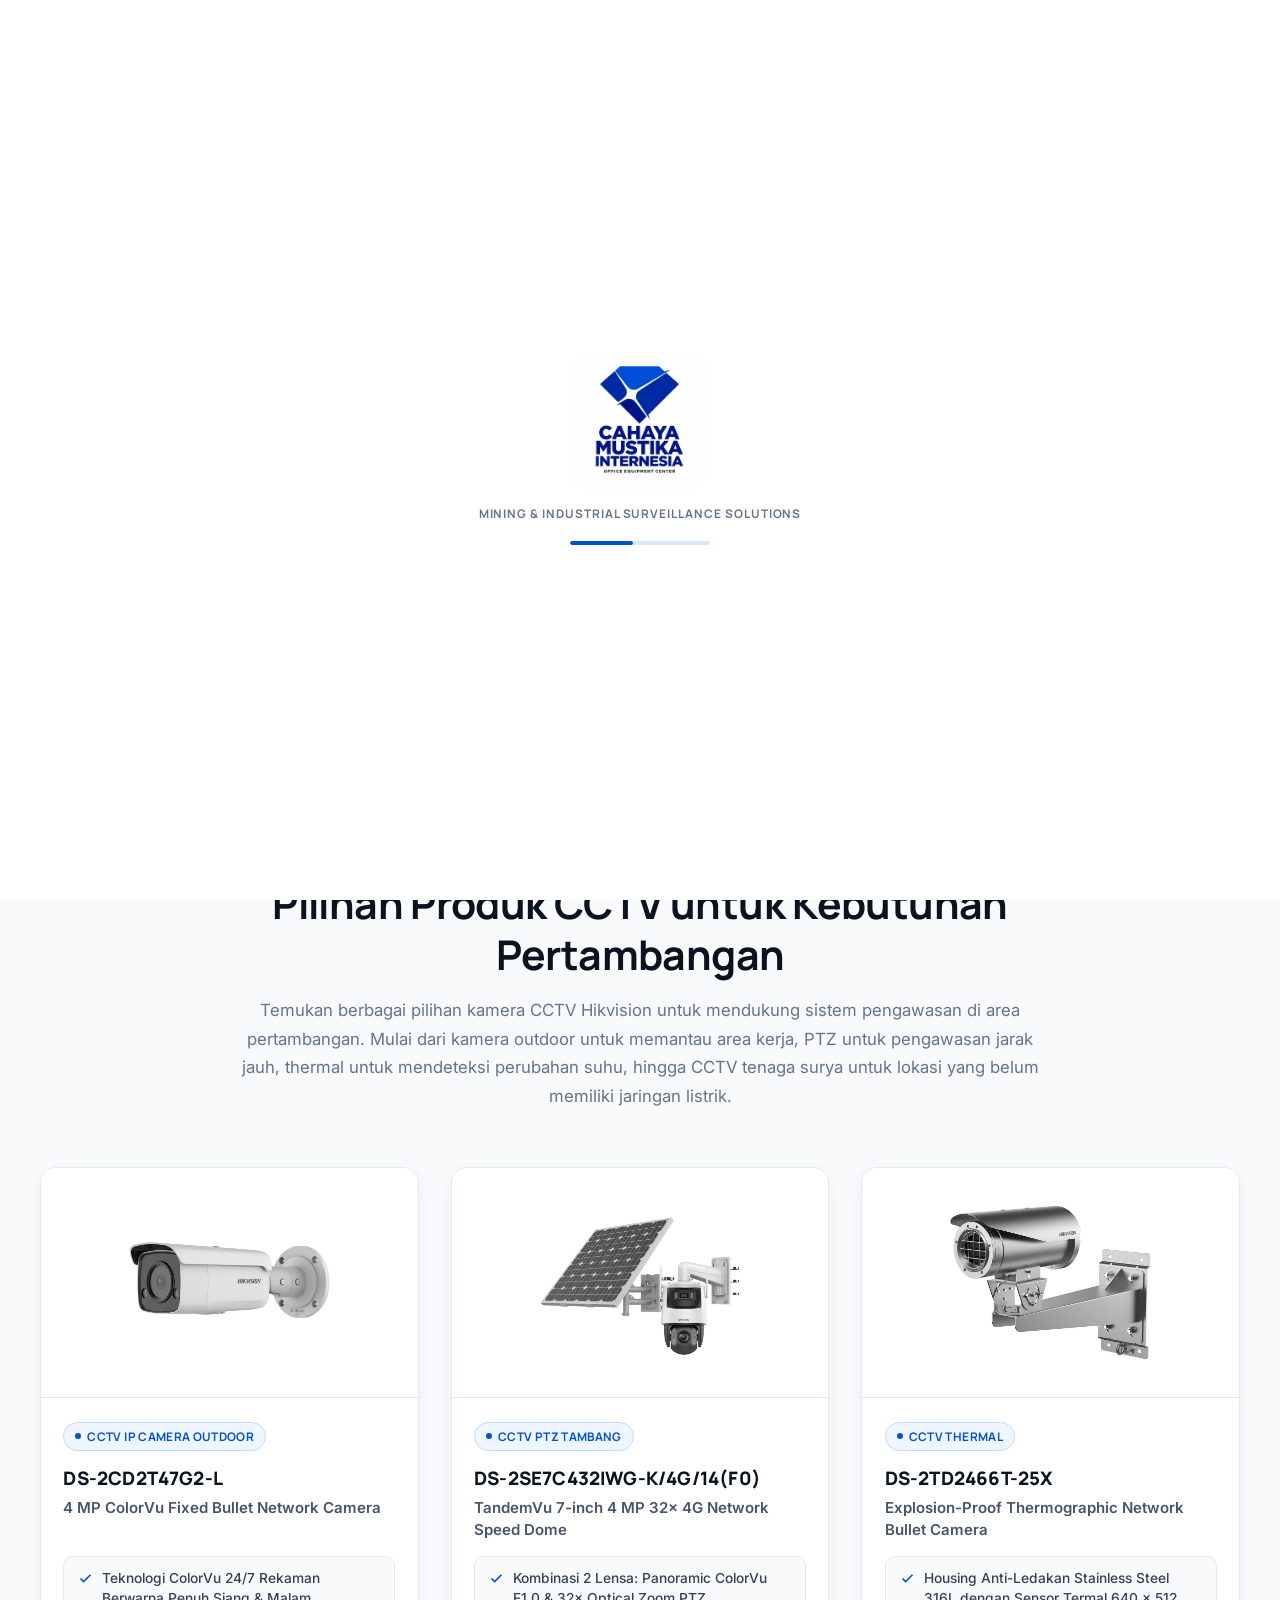
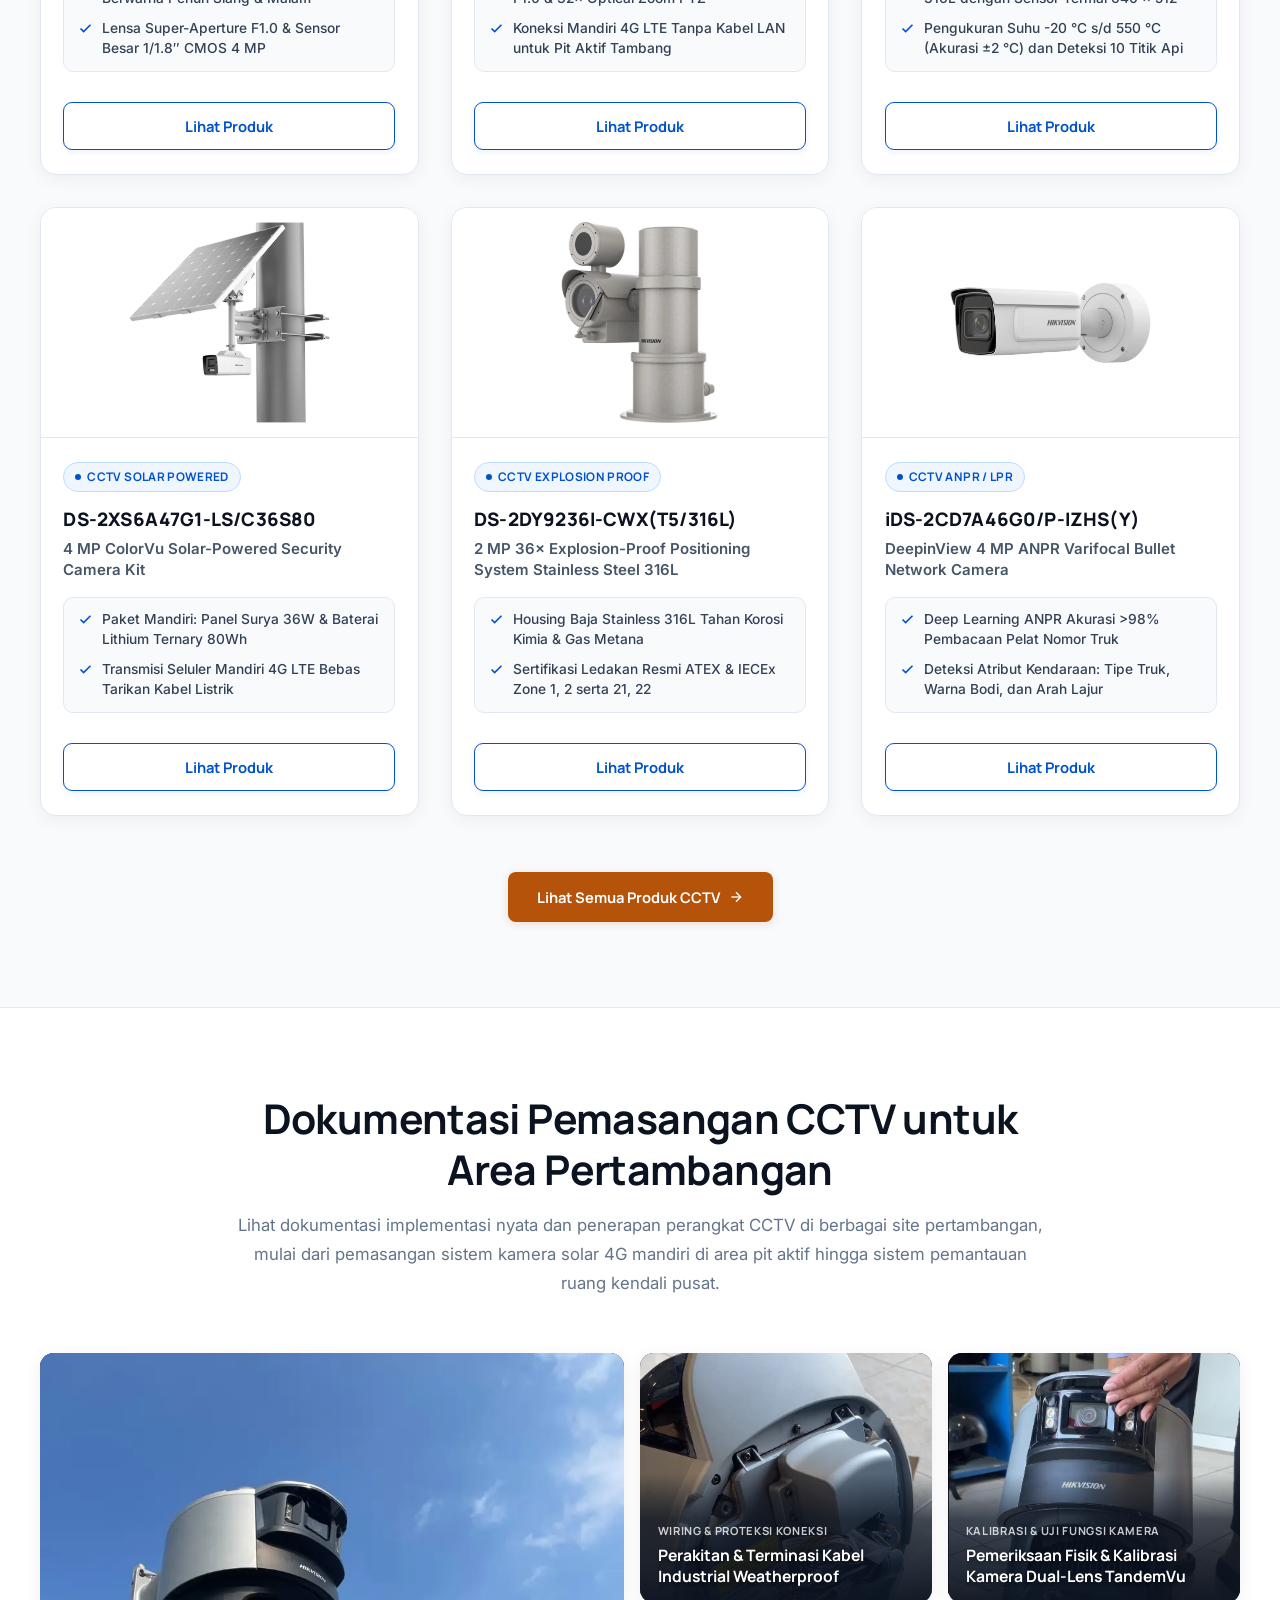
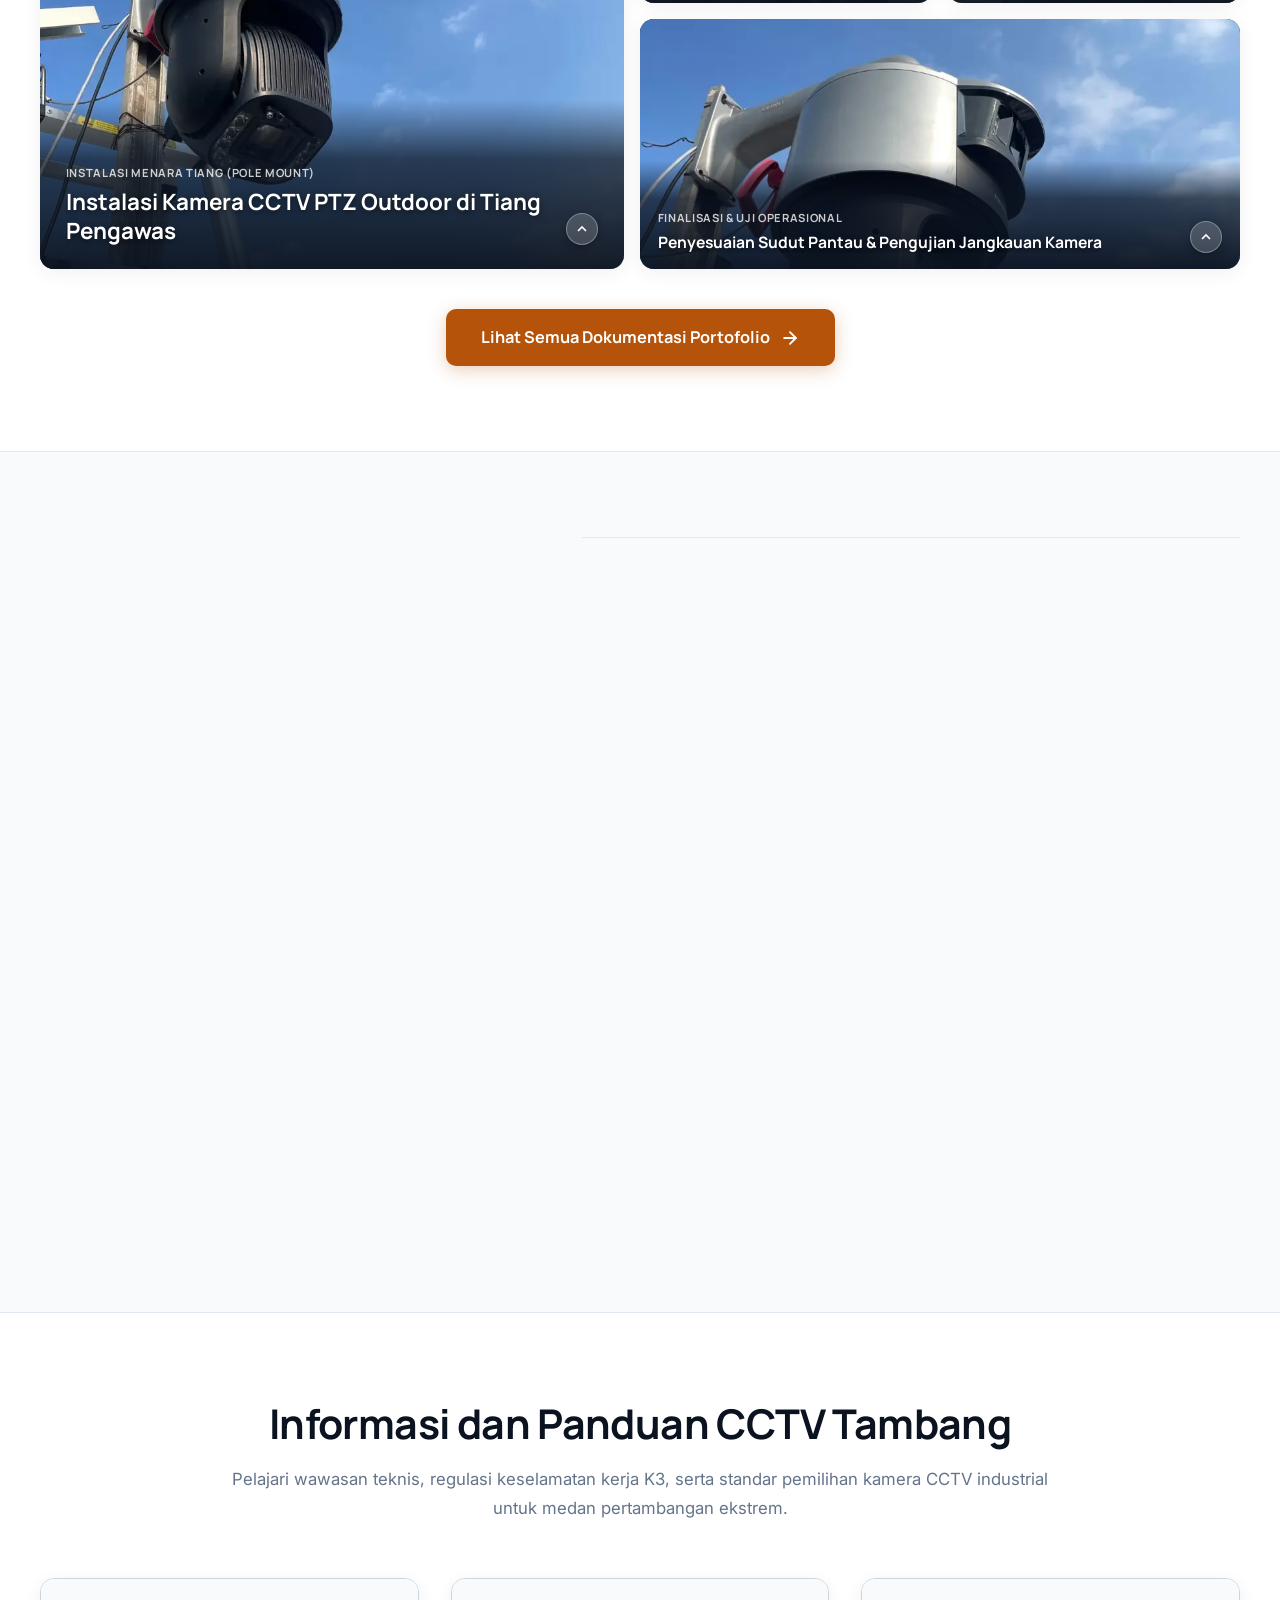
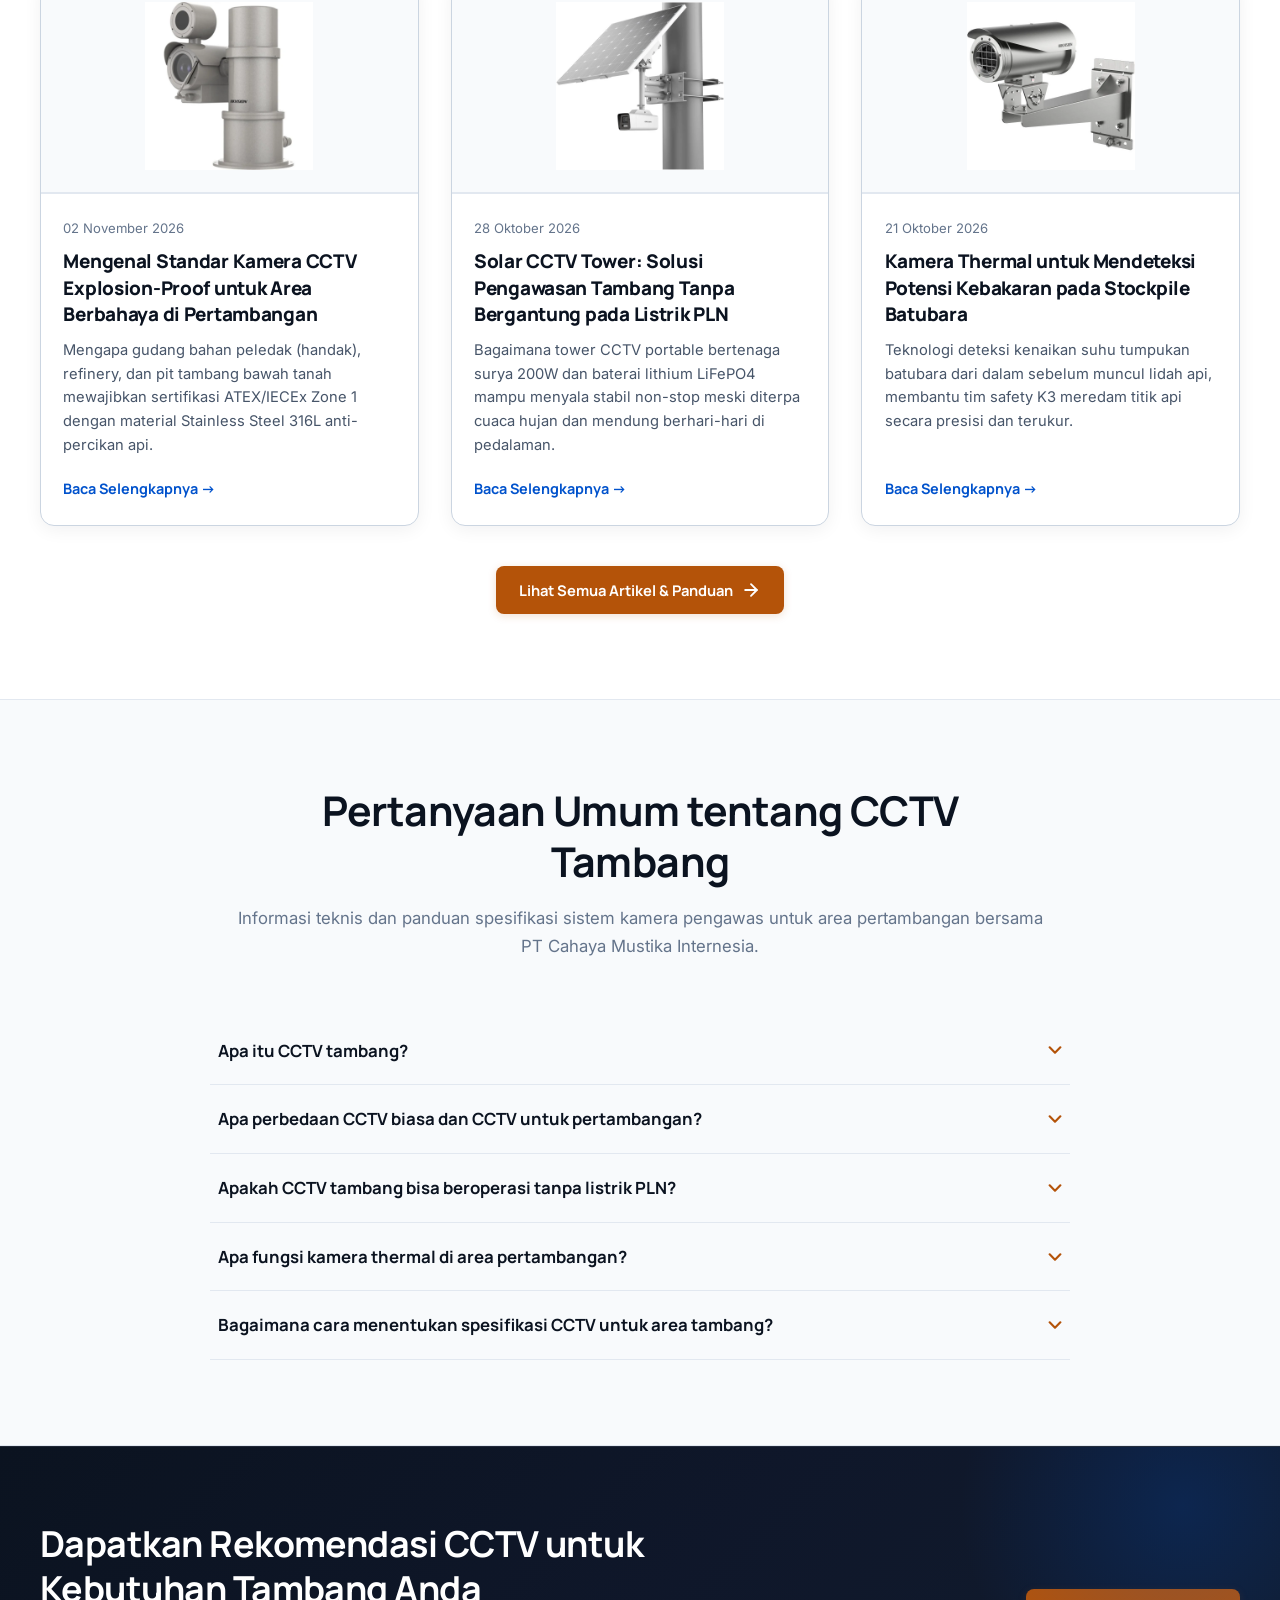
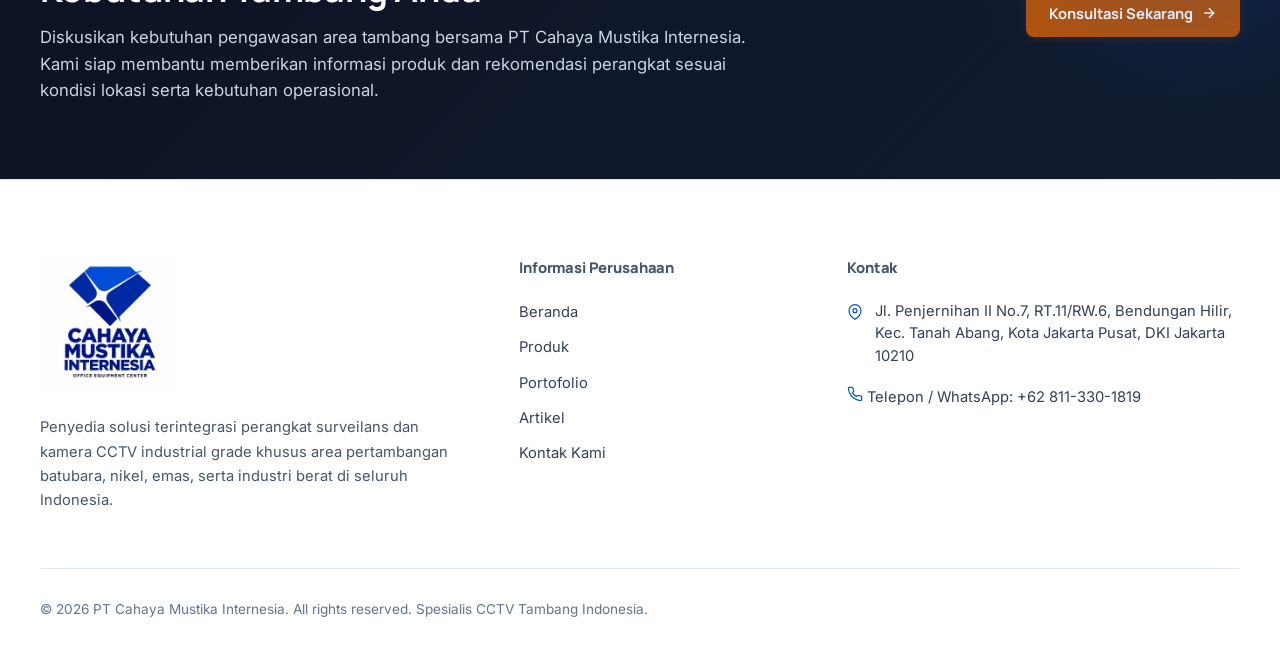
==== commit 749cab65: "Ganti produk DS-2TD2667T-15/P menjadi DS-2TD2466T-25X - Data produk, deskripsi, dan spesifikasi leng" ====
--- a/index.html
+++ b/index.html
@@ -63,11 +63,11 @@
           </div>
 
           <h1 class="hero-main-title">
-            Jual CCTV Tambang untuk Kebutuhan Pengawasan Area Pertambangan dan Industri
+            Jual CCTV Tambang untuk Pengawasan Area Pertambangan
           </h1>
 
           <p class="hero-desc">
-            Solusi pengawasan visual tanpa henti untuk area open-pit, jalan hauling, stockpile batubara, hingga fasilitas pengolahan konsesi tambang. Dilengkapi sertifikasi ATEX Explosion-Proof, solar 4G off-grid mandiri, sensor termografi pencegah kebakaran, dan kecerdasan buatan AI Hikvision.
+            Sediakan sistem CCTV khusus untuk membantu memantau aktivitas operasional, kendaraan, alat berat, dan area kerja pertambangan. Tersedia berbagai pilihan kamera Hikvision, mulai dari CCTV PTZ jarak jauh, kamera thermal untuk pemantauan suhu, CCTV tenaga surya, hingga kamera Explosion-Proof untuk area dengan risiko ledakan.
           </p>
 
           <div class="hero-actions-wrap">
@@ -90,7 +90,7 @@
         <div class="head ctr">
           <h2>Pilihan Produk CCTV untuk Kebutuhan Pertambangan</h2>
           <p class="sub">
-            Temukan berbagai perangkat pengawasan yang dirancang untuk mendukung kebutuhan industri pertambangan, mulai dari kamera Explosion-Proof, CCTV tenaga surya, kamera thermal, hingga sistem transmisi nirkabel.
+            Temukan berbagai pilihan kamera CCTV Hikvision untuk mendukung sistem pengawasan di area pertambangan. Mulai dari kamera outdoor untuk memantau area kerja, PTZ untuk pengawasan jarak jauh, thermal untuk mendeteksi perubahan suhu, hingga CCTV tenaga surya untuk lokasi yang belum memiliki jaringan listrik.
           </p>
         </div>
 
@@ -160,30 +160,30 @@
           <!-- Product 3: CCTV Thermal -->
           <div class="product-card">
             <div class="product-image-box">
-              <img width="800" height="800" src="assets/produk/DS-2TD2667T-15P/gambar1.webp" alt="DS-2TD2667T-15/P - Thermographic Thermal & Optical Bi-Spectrum Network Bullet Camera" loading="lazy">
+              <img width="800" height="800" src="assets/produk/DS-2TD2466T-25X/gambar1.webp" alt="DS-2TD2466T-25X - Explosion-Proof Thermographic Network Bullet Camera" loading="lazy">
             </div>
             <div class="product-body">
               <div class="product-header-meta">
                 <span class="product-mining-tag">CCTV Thermal</span>
               </div>
-              <h3 class="product-model">DS-2TD2667T-15/P</h3>
-              <div class="product-name">Thermographic Thermal & Optical Bi-Spectrum Network Bullet Camera</div>
+              <h3 class="product-model">DS-2TD2466T-25X</h3>
+              <div class="product-name">Explosion-Proof Thermographic Network Bullet Camera</div>
               <ul class="product-specs-list">
                 <li class="spec-item">
                   <svg width="15" height="15" viewBox="0 0 24 24" fill="none" stroke="currentColor" stroke-width="2.5"><polyline points="20 6 9 17 4 12"/></svg>
-                  <span>Dual-Channel: Sensor Thermal 640 × 512 + Sensor Optik 4 MP</span>
-                </li>
-                <li class="spec-item">
-                  <svg width="15" height="15" viewBox="0 0 24 24" fill="none" stroke="currentColor" stroke-width="2.5"><polyline points="20 6 9 17 4 12"/></svg>
-                  <span>Pengukuran Suhu Presisi -20 °C s/d 550 °C (Akurasi ±2 °C) Stockpile</span>
-                </li>
-                <li class="spec-item">
-                  <svg width="15" height="15" viewBox="0 0 24 24" fill="none" stroke="currentColor" stroke-width="2.5"><polyline points="20 6 9 17 4 12"/></svg>
-                  <span>Peringatan Dini Kebakaran Spontaneous Combustion Batubara</span>
+                  <span>Housing Anti-Ledakan Stainless Steel 316L dengan Sensor Termal 640 × 512</span>
+                </li>
+                <li class="spec-item">
+                  <svg width="15" height="15" viewBox="0 0 24 24" fill="none" stroke="currentColor" stroke-width="2.5"><polyline points="20 6 9 17 4 12"/></svg>
+                  <span>Pengukuran Suhu -20 °C s/d 550 °C (Akurasi ±2 °C) dan Deteksi 10 Titik Api</span>
+                </li>
+                <li class="spec-item">
+                  <svg width="15" height="15" viewBox="0 0 24 24" fill="none" stroke="currentColor" stroke-width="2.5"><polyline points="20 6 9 17 4 12"/></svg>
+                  <span>Alarm Anomali Suhu untuk Area Berbahaya dan Stockpile Batubara</span>
                 </li>
               </ul>
               <div class="product-footer">
-                <a href="product-detail.html?id=ds-2td2667t-15-p" class="btn btn-p btn-sm" style="width: 100%; text-align: center;">Lihat Produk</a>
+                <a href="product-detail.html?id=ds-2td2466t-25x" class="btn btn-p btn-sm" style="width: 100%; text-align: center;">Lihat Produk</a>
               </div>
             </div>
           </div>
@@ -295,7 +295,7 @@
     <section class="sec" id="portofolio">
       <div class="wrap">
         <div class="head ctr">
-          <h2>Portofolio Proyek dan Dokumentasi Instalasi CCTV Pertambangan</h2>
+          <h2>Dokumentasi Pemasangan CCTV untuk Area Pertambangan</h2>
           <p class="sub">
             Lihat dokumentasi implementasi nyata dan penerapan perangkat CCTV di berbagai site pertambangan, mulai dari pemasangan sistem kamera solar 4G mandiri di area pit aktif hingga sistem pemantauan ruang kendali pusat.
           </p>
@@ -409,7 +409,7 @@
       <div class="wrap choosing-layout">
         <div class="choosing-copy">
           <span class="choosing-eyebrow">Panduan Memilih</span>
-          <h2>Cara Memilih CCTV yang Tepat untuk Area Pertambangan</h2>
+          <h2>Tips Memilih CCTV Sesuai Kebutuhan Area Tambang</h2>
           <p class="sub">
             Medan pertambangan tidak dapat menggunakan CCTV konvensional perumahan. Pastikan 4 faktor krusial ini terpenuhi sebelum menentukan spesifikasi perangkat di site Anda.
           </p>
@@ -466,7 +466,7 @@
     <section class="sec" id="artikel">
       <div class="wrap">
         <div class="head ctr">
-          <h2>Artikel & Panduan Teknologi CCTV Pertambangan</h2>
+          <h2>Informasi dan Panduan CCTV Tambang</h2>
           <p class="sub">
             Pelajari wawasan teknis, regulasi keselamatan kerja K3, serta standar pemilihan kamera CCTV industrial untuk medan pertambangan ekstrem.
           </p>
@@ -514,7 +514,7 @@
           <!-- Article 3: Thermal -->
           <article class="article-card">
             <div class="article-thumb">
-              <img width="800" height="800" src="assets/produk/DS-2TD2667T-15P/gambar1.webp" class="thumb-product" alt="Kamera Thermal untuk Mendeteksi Potensi Kebakaran pada Stockpile Batubara" loading="lazy">
+              <img width="800" height="800" src="assets/produk/DS-2TD2466T-25X/gambar1.webp" class="thumb-product" alt="Kamera Thermal untuk Mendeteksi Potensi Kebakaran pada Stockpile Batubara" loading="lazy">
             </div>
             <div class="article-body">
               <span class="article-date">21 Oktober 2026</span>
@@ -547,7 +547,7 @@
     <section class="sec alt">
       <div class="wrap faq">
         <div class="head ctr">
-          <h2>Pertanyaan Seputar Jual CCTV</h2>
+          <h2>Pertanyaan Umum tentang CCTV Tambang</h2>
           <p class="sub">
             Informasi teknis dan panduan spesifikasi sistem kamera pengawas untuk area pertambangan bersama PT Cahaya Mustika Internesia.
           </p>
@@ -639,7 +639,7 @@
     <section class="cta">
       <div class="wrap cta-in">
         <div class="cta-tx">
-          <h2>Konsultasikan Kebutuhan CCTV untuk Area Pertambangan Anda</h2>
+          <h2>Dapatkan Rekomendasi CCTV untuk Kebutuhan Tambang Anda</h2>
           <p>
             Diskusikan kebutuhan pengawasan area tambang bersama PT Cahaya Mustika Internesia. Kami siap membantu memberikan informasi produk dan rekomendasi perangkat sesuai kondisi lokasi serta kebutuhan operasional.
           </p>
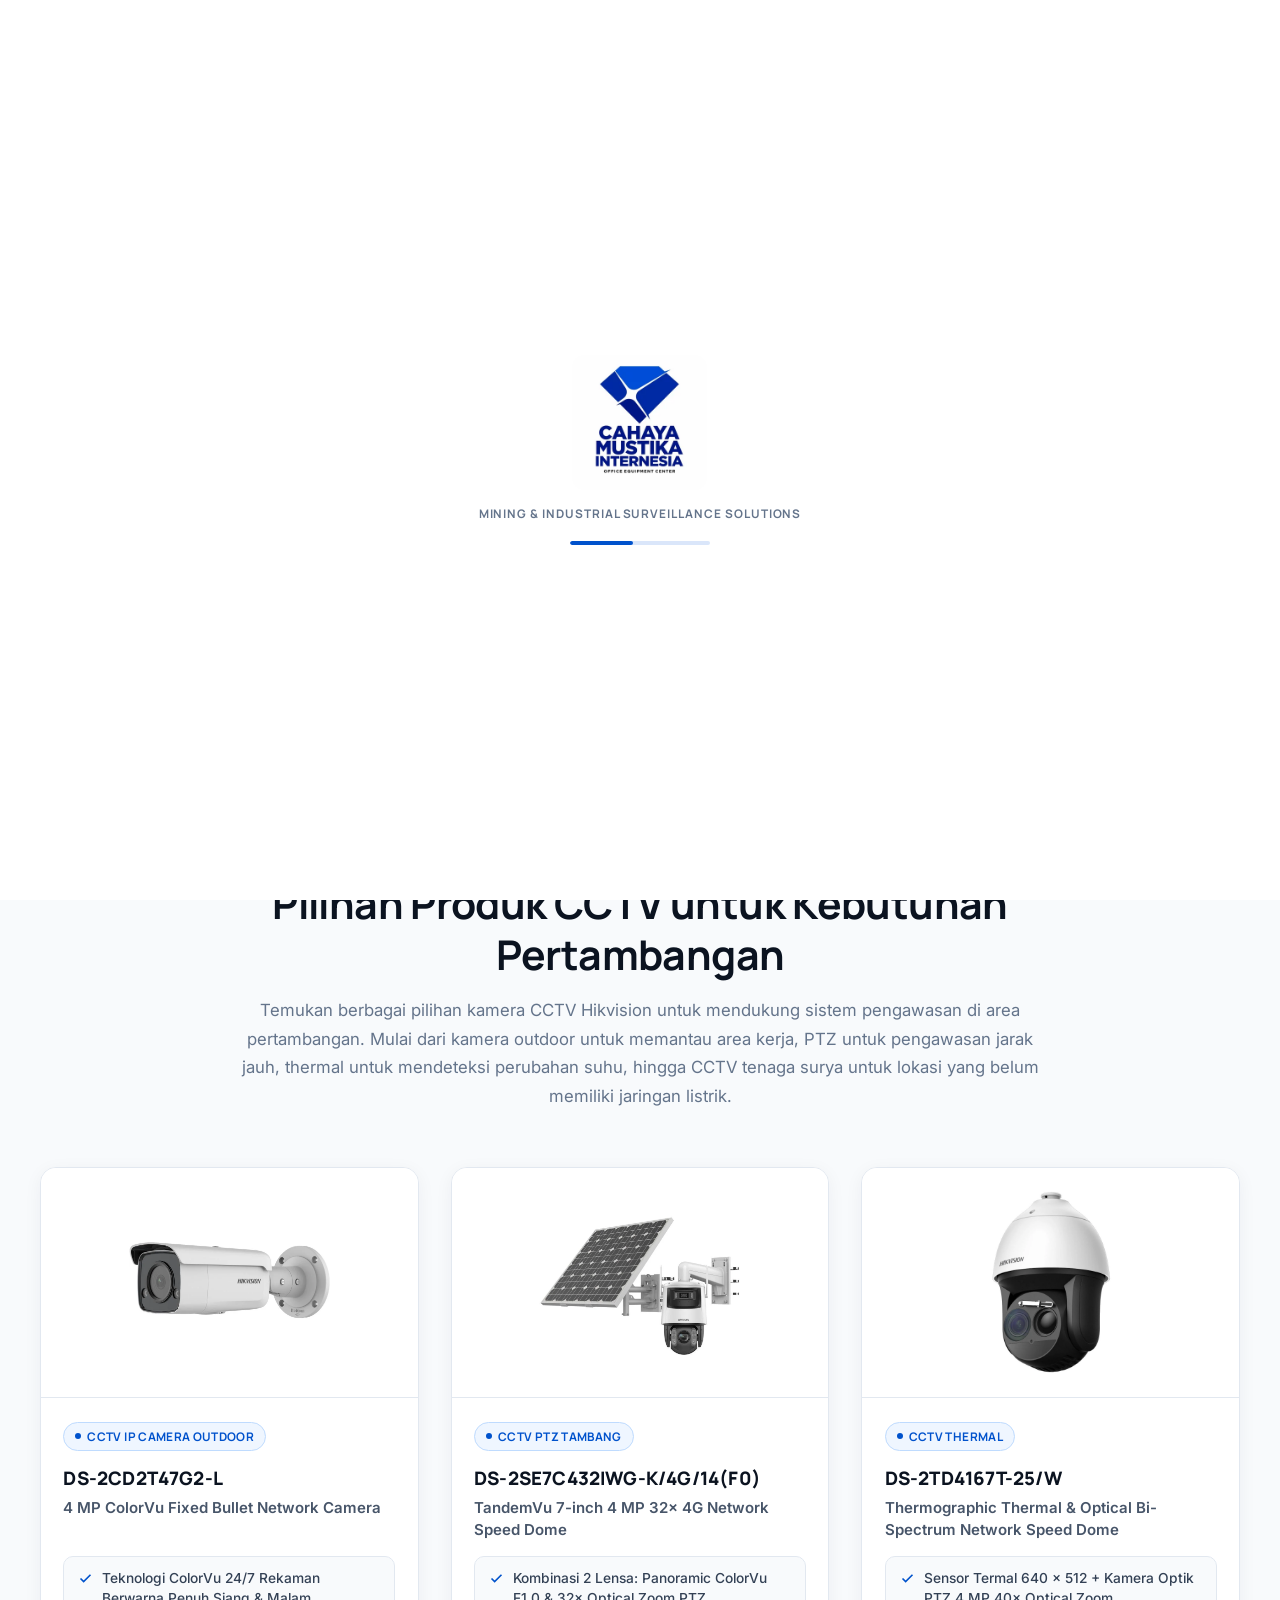
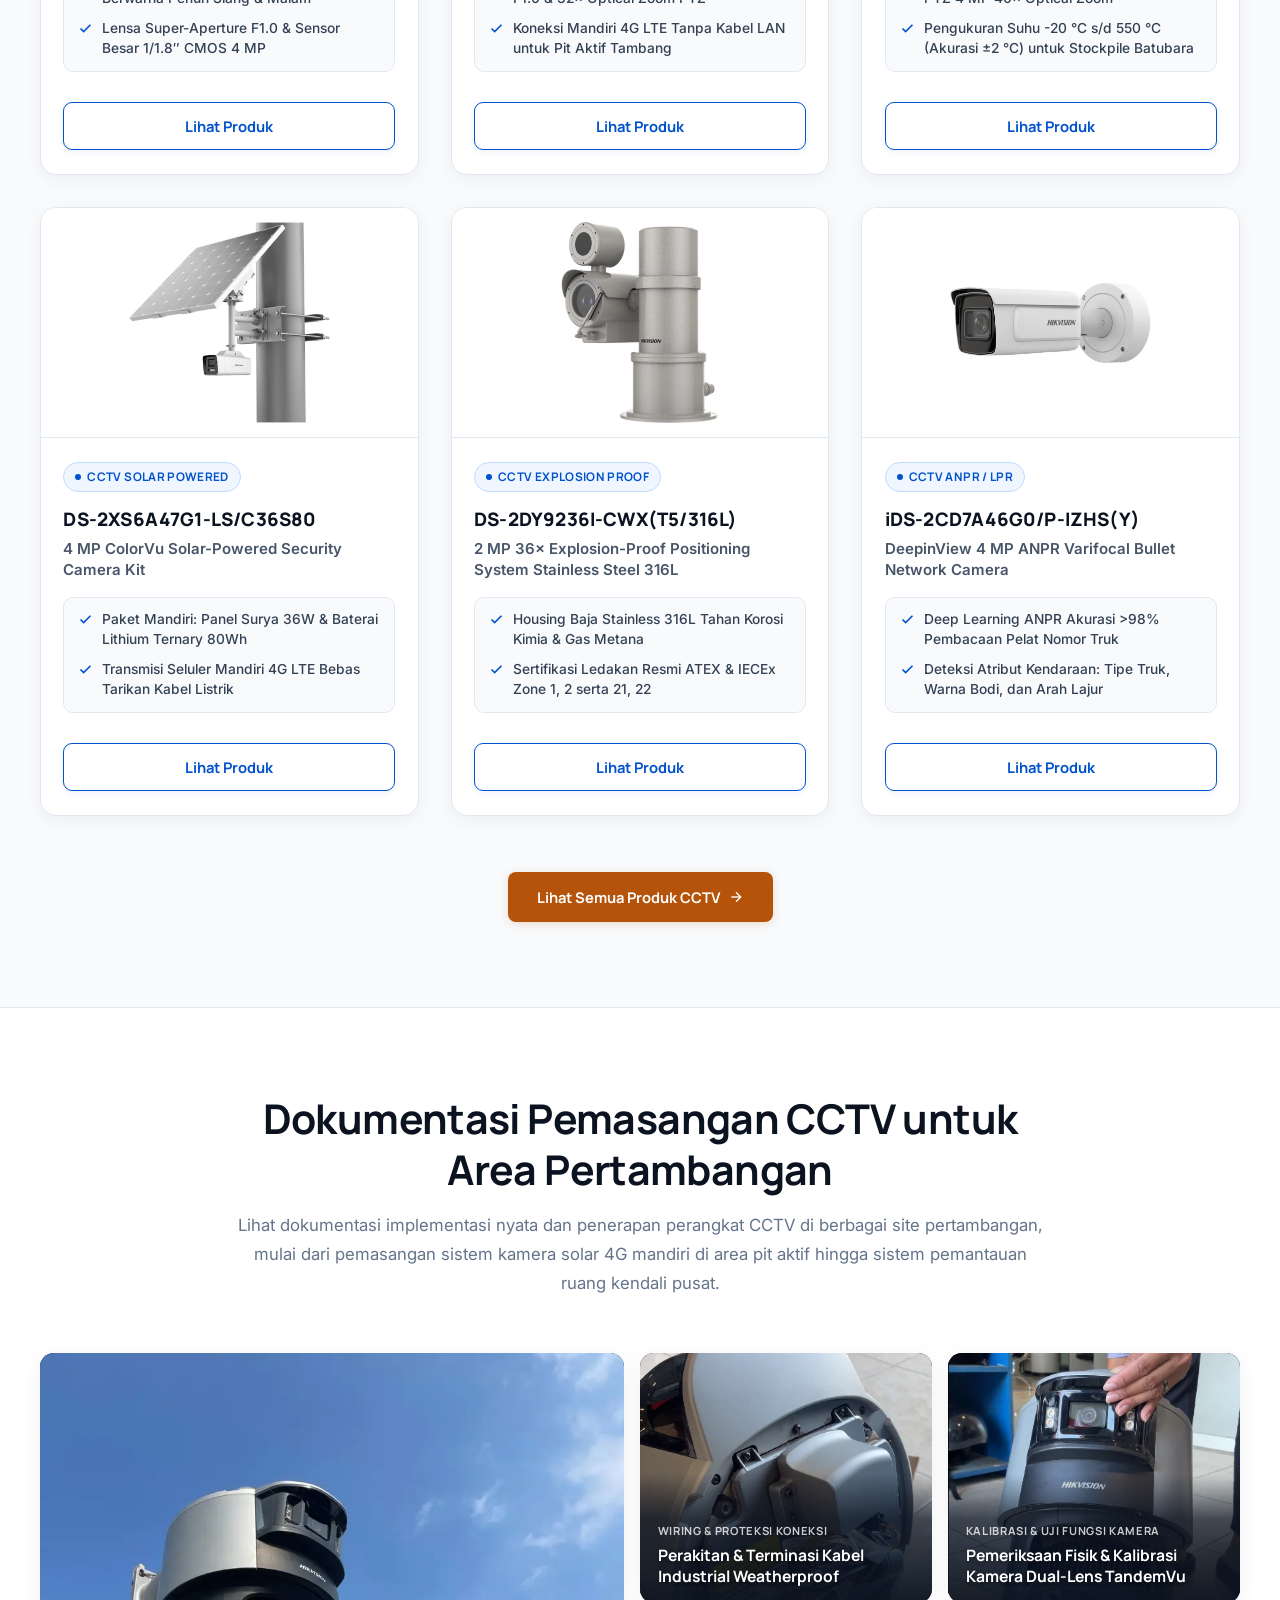
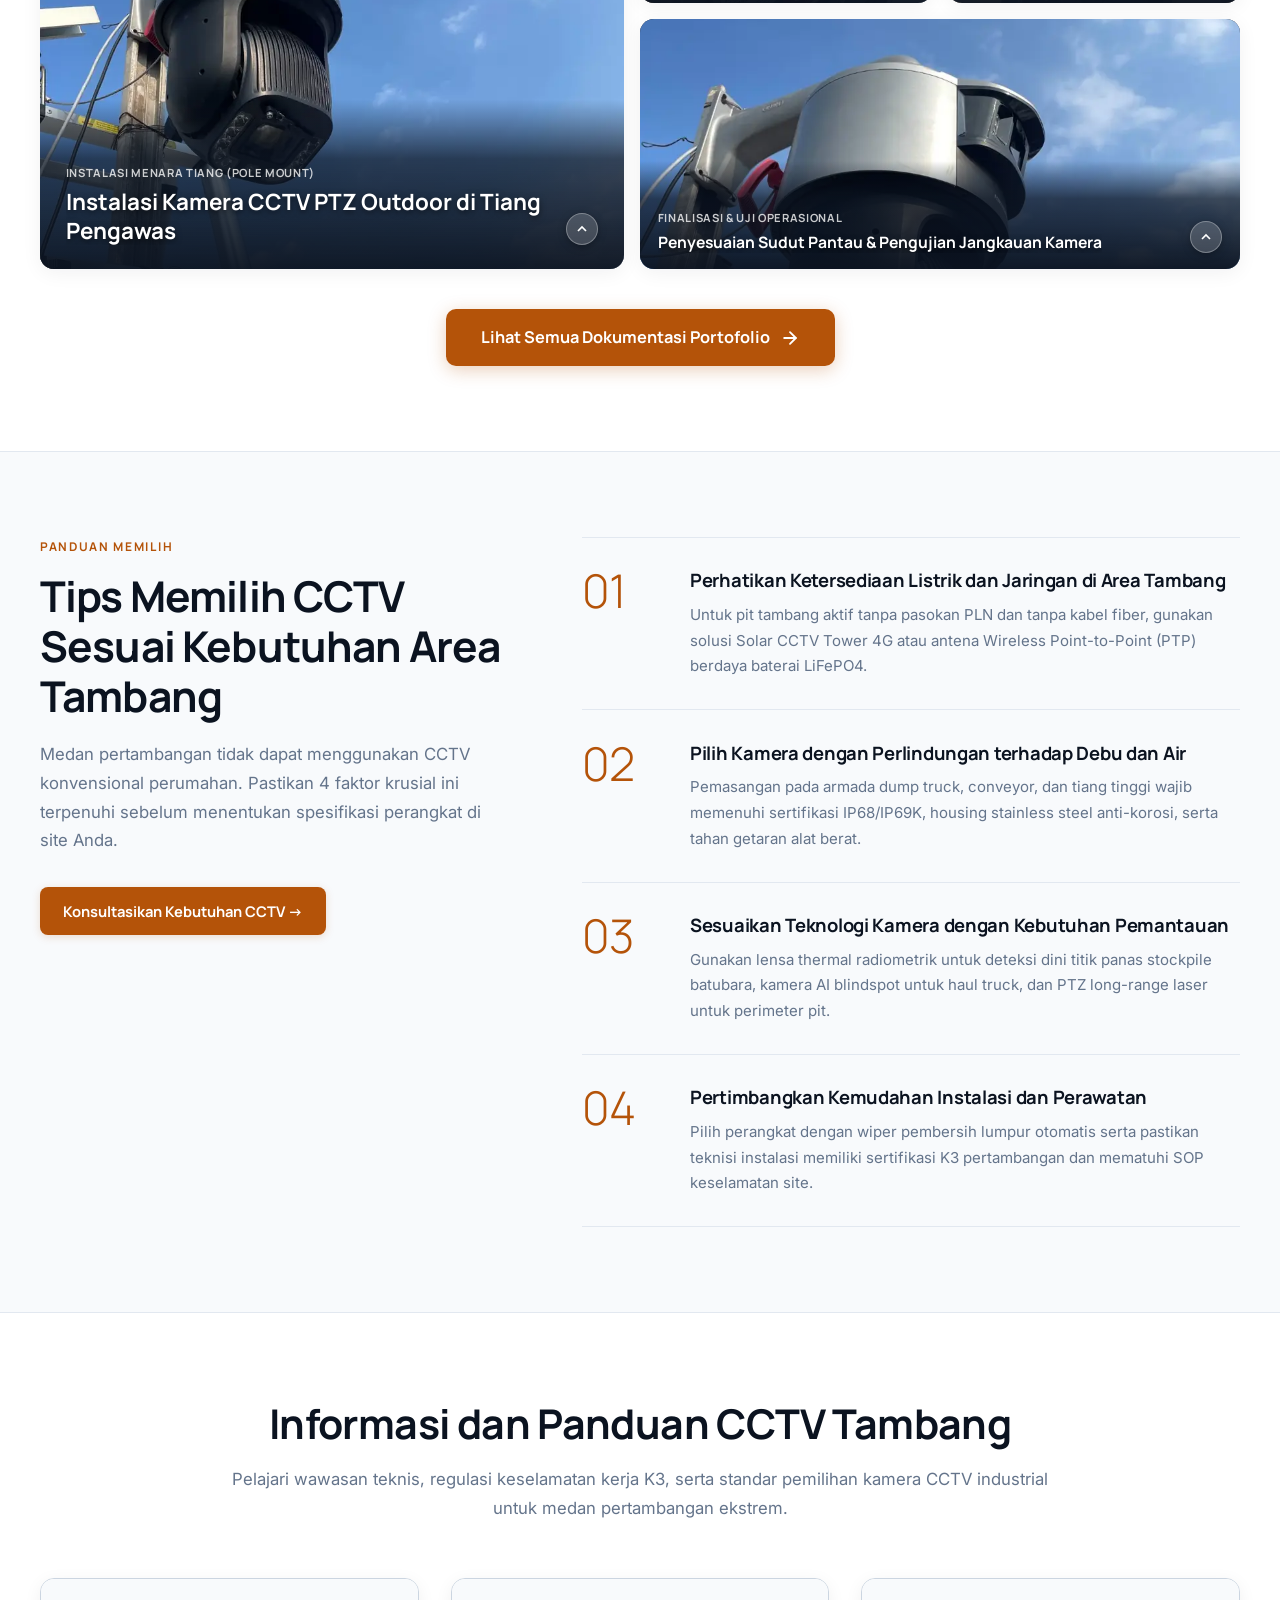
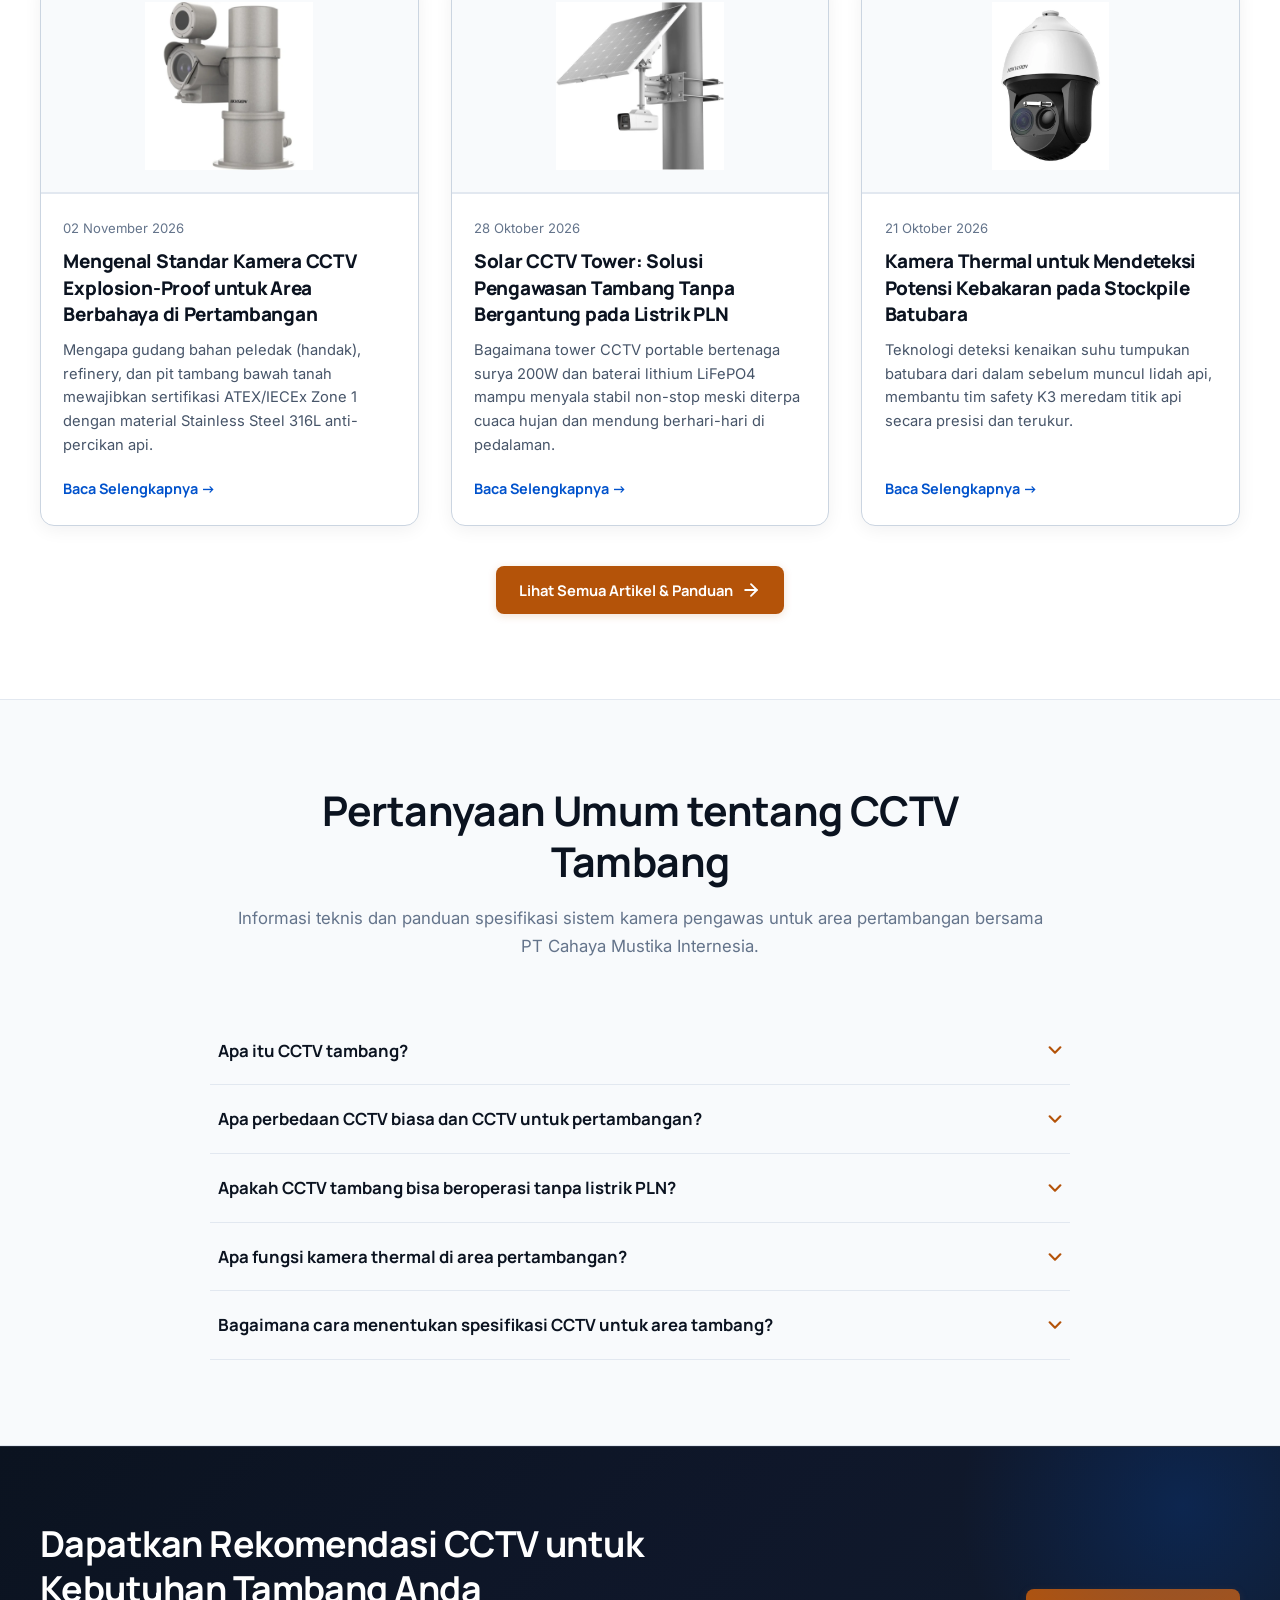
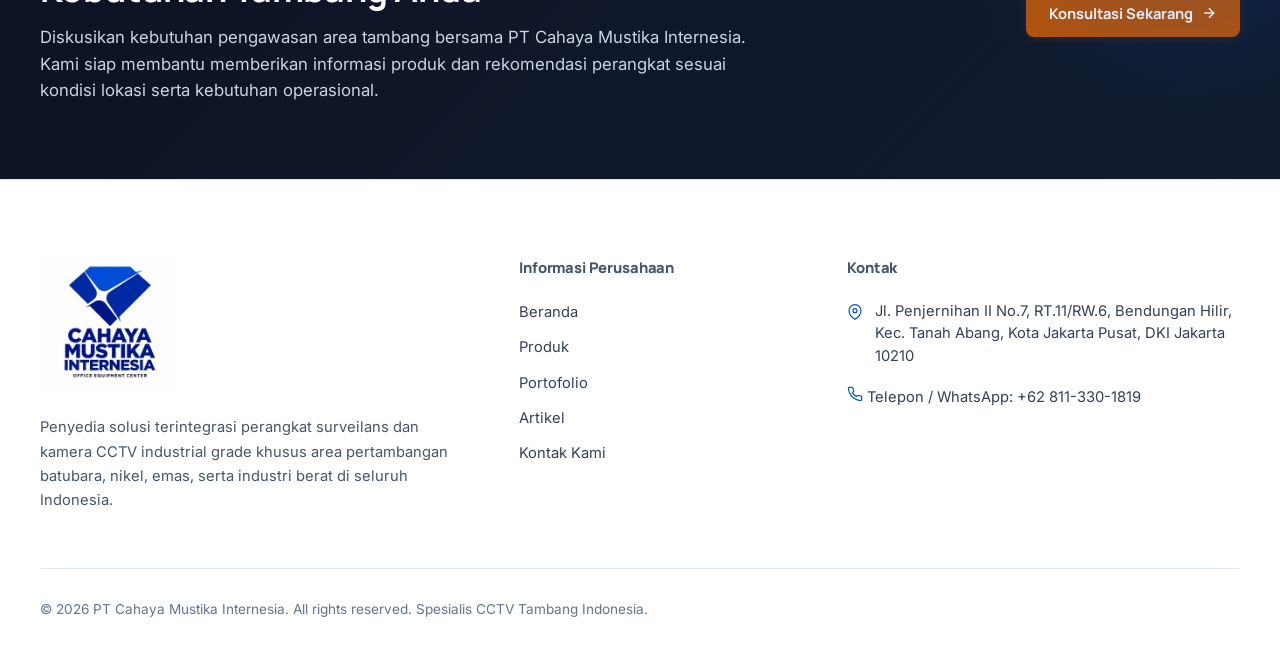
==== commit d5a7cb2b: "Rapikan katalog produk menjadi 15 model - Hapus DS-2DF4420WG-XEY dan DS-2TD2466T-25X - DS-2TD4167T-2" ====
--- a/index.html
+++ b/index.html
@@ -76,7 +76,7 @@
               Konsultasikan via WhatsApp
             </a>
             <a href="products.html" class="btn btn-trans-white btn-lg hero-btn-explore">
-              Lihat 18 Model CCTV
+              Lihat 15 Model CCTV
               <svg width="18" height="18" viewBox="0 0 24 24" fill="none" stroke="currentColor" stroke-width="2.2"><line x1="5" y1="12" x2="19" y2="12"></line><polyline points="12 5 19 12 12 19"></polyline></svg>
             </a>
           </div>
@@ -160,30 +160,30 @@
           <!-- Product 3: CCTV Thermal -->
           <div class="product-card">
             <div class="product-image-box">
-              <img width="800" height="800" src="assets/produk/DS-2TD2466T-25X/gambar1.webp" alt="DS-2TD2466T-25X - Explosion-Proof Thermographic Network Bullet Camera" loading="lazy">
+              <img width="800" height="800" src="assets/produk/DS-2TD4167T-25W/gambar1.webp" alt="DS-2TD4167T-25/W - Thermographic Thermal & Optical Bi-Spectrum Network Speed Dome" loading="lazy">
             </div>
             <div class="product-body">
               <div class="product-header-meta">
                 <span class="product-mining-tag">CCTV Thermal</span>
               </div>
-              <h3 class="product-model">DS-2TD2466T-25X</h3>
-              <div class="product-name">Explosion-Proof Thermographic Network Bullet Camera</div>
+              <h3 class="product-model">DS-2TD4167T-25/W</h3>
+              <div class="product-name">Thermographic Thermal & Optical Bi-Spectrum Network Speed Dome</div>
               <ul class="product-specs-list">
                 <li class="spec-item">
                   <svg width="15" height="15" viewBox="0 0 24 24" fill="none" stroke="currentColor" stroke-width="2.5"><polyline points="20 6 9 17 4 12"/></svg>
-                  <span>Housing Anti-Ledakan Stainless Steel 316L dengan Sensor Termal 640 × 512</span>
-                </li>
-                <li class="spec-item">
-                  <svg width="15" height="15" viewBox="0 0 24 24" fill="none" stroke="currentColor" stroke-width="2.5"><polyline points="20 6 9 17 4 12"/></svg>
-                  <span>Pengukuran Suhu -20 °C s/d 550 °C (Akurasi ±2 °C) dan Deteksi 10 Titik Api</span>
-                </li>
-                <li class="spec-item">
-                  <svg width="15" height="15" viewBox="0 0 24 24" fill="none" stroke="currentColor" stroke-width="2.5"><polyline points="20 6 9 17 4 12"/></svg>
-                  <span>Alarm Anomali Suhu untuk Area Berbahaya dan Stockpile Batubara</span>
+                  <span>Sensor Termal 640 × 512 + Kamera Optik PTZ 4 MP 40× Optical Zoom</span>
+                </li>
+                <li class="spec-item">
+                  <svg width="15" height="15" viewBox="0 0 24 24" fill="none" stroke="currentColor" stroke-width="2.5"><polyline points="20 6 9 17 4 12"/></svg>
+                  <span>Pengukuran Suhu -20 °C s/d 550 °C (Akurasi ±2 °C) untuk Stockpile Batubara</span>
+                </li>
+                <li class="spec-item">
+                  <svg width="15" height="15" viewBox="0 0 24 24" fill="none" stroke="currentColor" stroke-width="2.5"><polyline points="20 6 9 17 4 12"/></svg>
+                  <span>Rotasi Pan 360° dengan Smart Thermal Tracking dan Wiper Otomatis</span>
                 </li>
               </ul>
               <div class="product-footer">
-                <a href="product-detail.html?id=ds-2td2466t-25x" class="btn btn-p btn-sm" style="width: 100%; text-align: center;">Lihat Produk</a>
+                <a href="product-detail.html?id=ds-2td4167t-25-w" class="btn btn-p btn-sm" style="width: 100%; text-align: center;">Lihat Produk</a>
               </div>
             </div>
           </div>
@@ -514,7 +514,7 @@
           <!-- Article 3: Thermal -->
           <article class="article-card">
             <div class="article-thumb">
-              <img width="800" height="800" src="assets/produk/DS-2TD2466T-25X/gambar1.webp" class="thumb-product" alt="Kamera Thermal untuk Mendeteksi Potensi Kebakaran pada Stockpile Batubara" loading="lazy">
+              <img width="800" height="800" src="assets/produk/DS-2TD4167T-25W/gambar1.webp" class="thumb-product" alt="Kamera Thermal untuk Mendeteksi Potensi Kebakaran pada Stockpile Batubara" loading="lazy">
             </div>
             <div class="article-body">
               <span class="article-date">21 Oktober 2026</span>
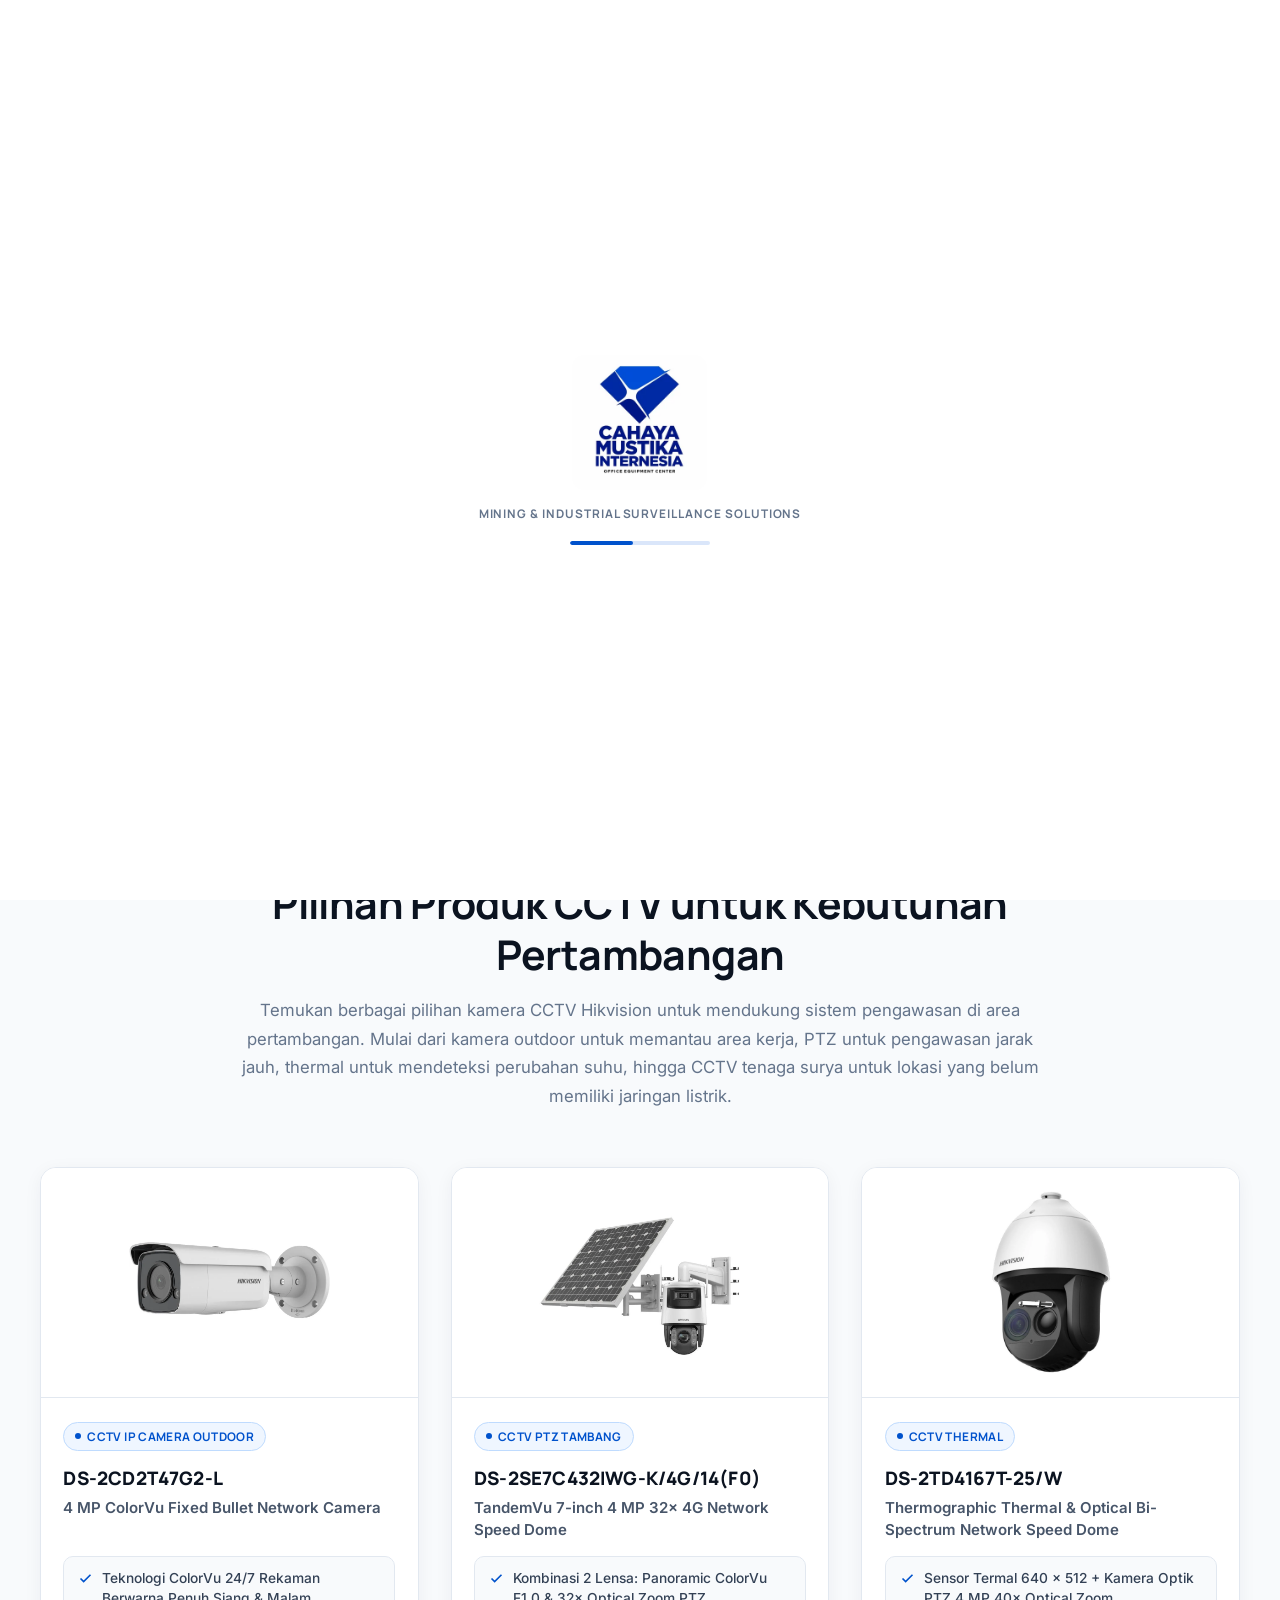
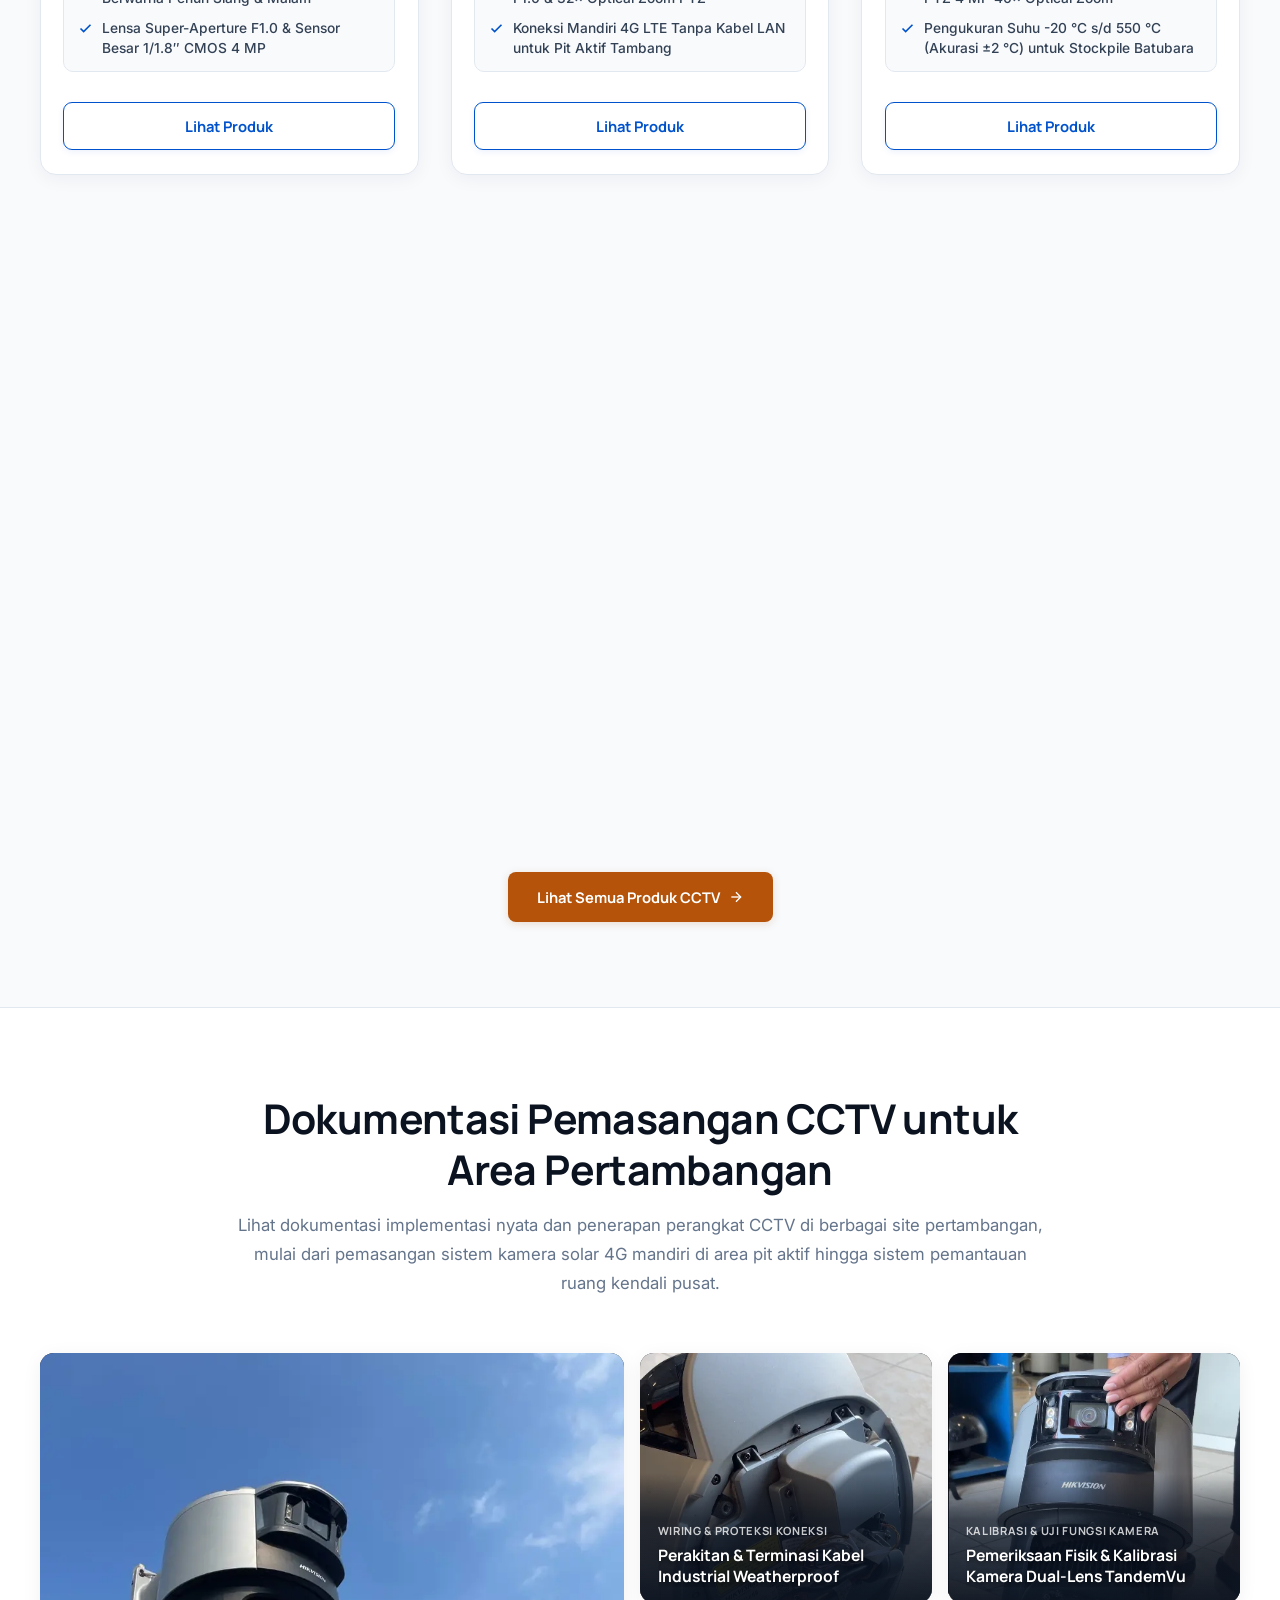
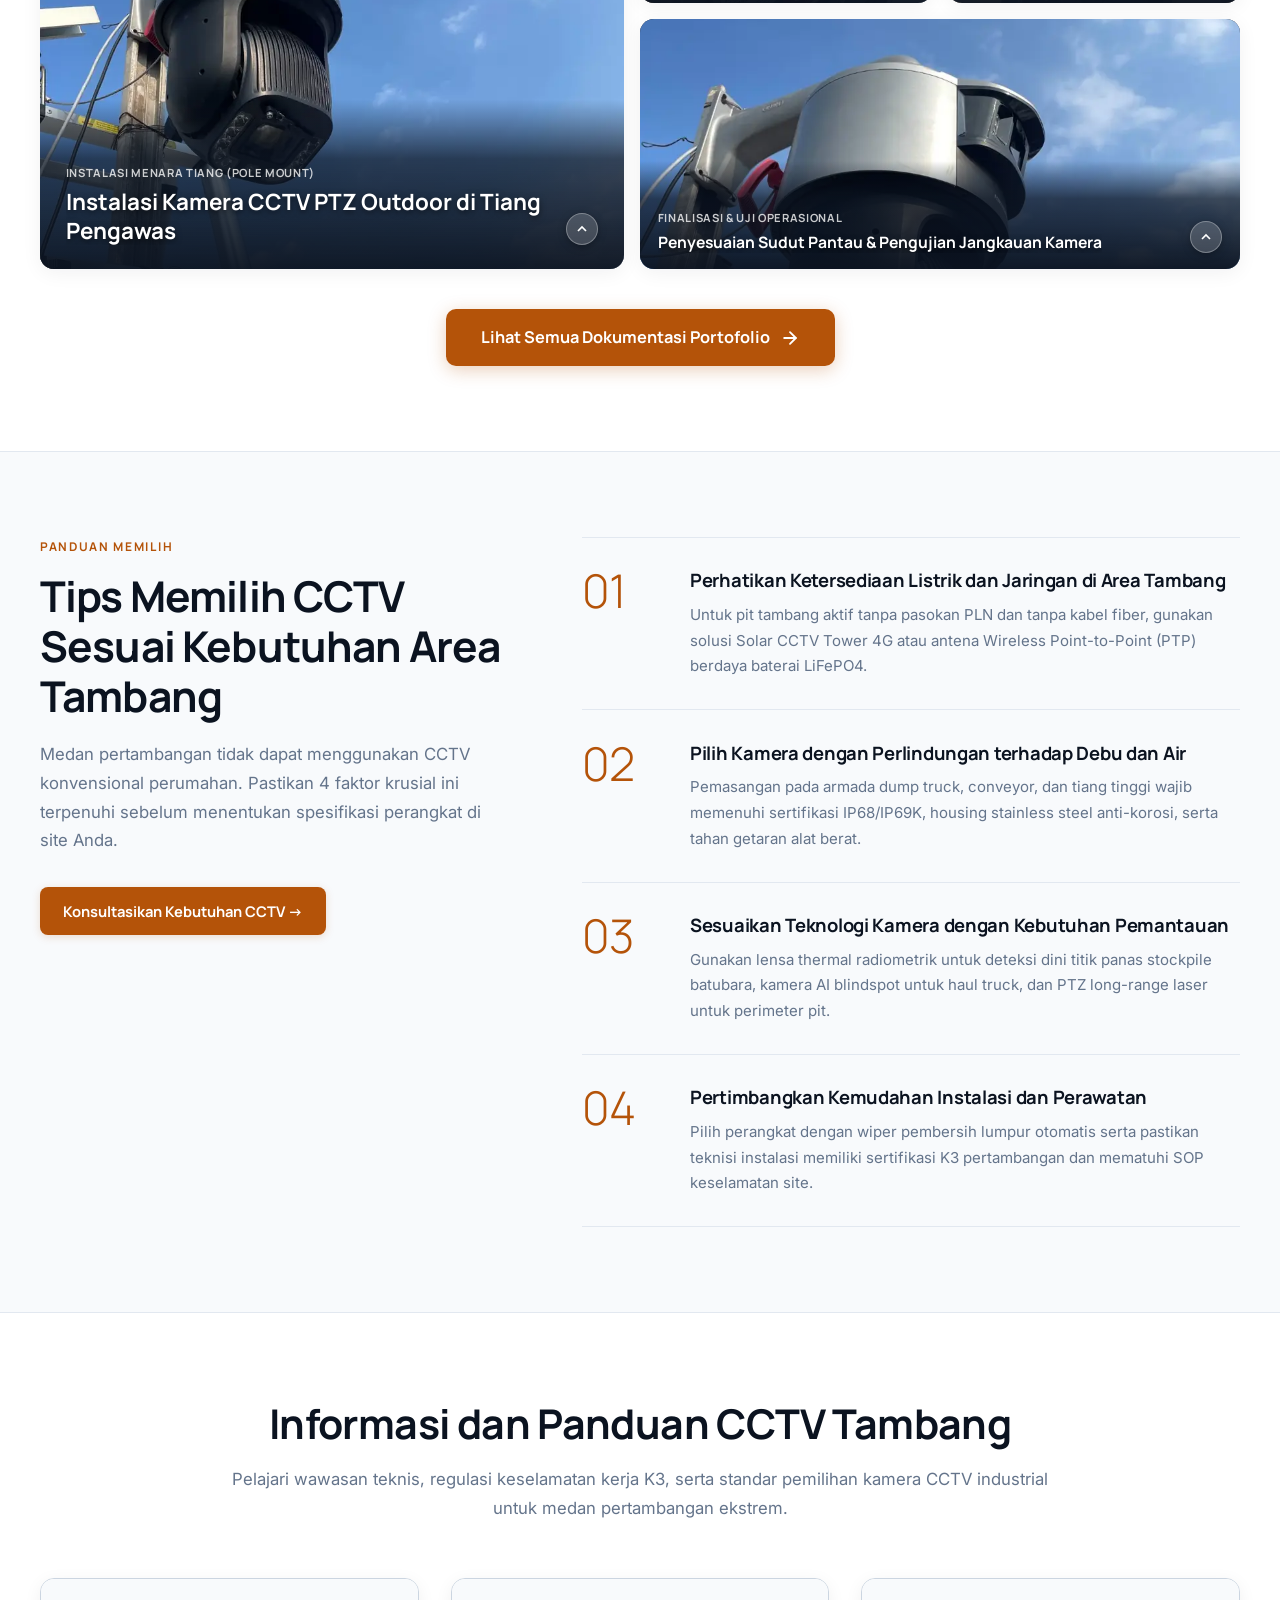
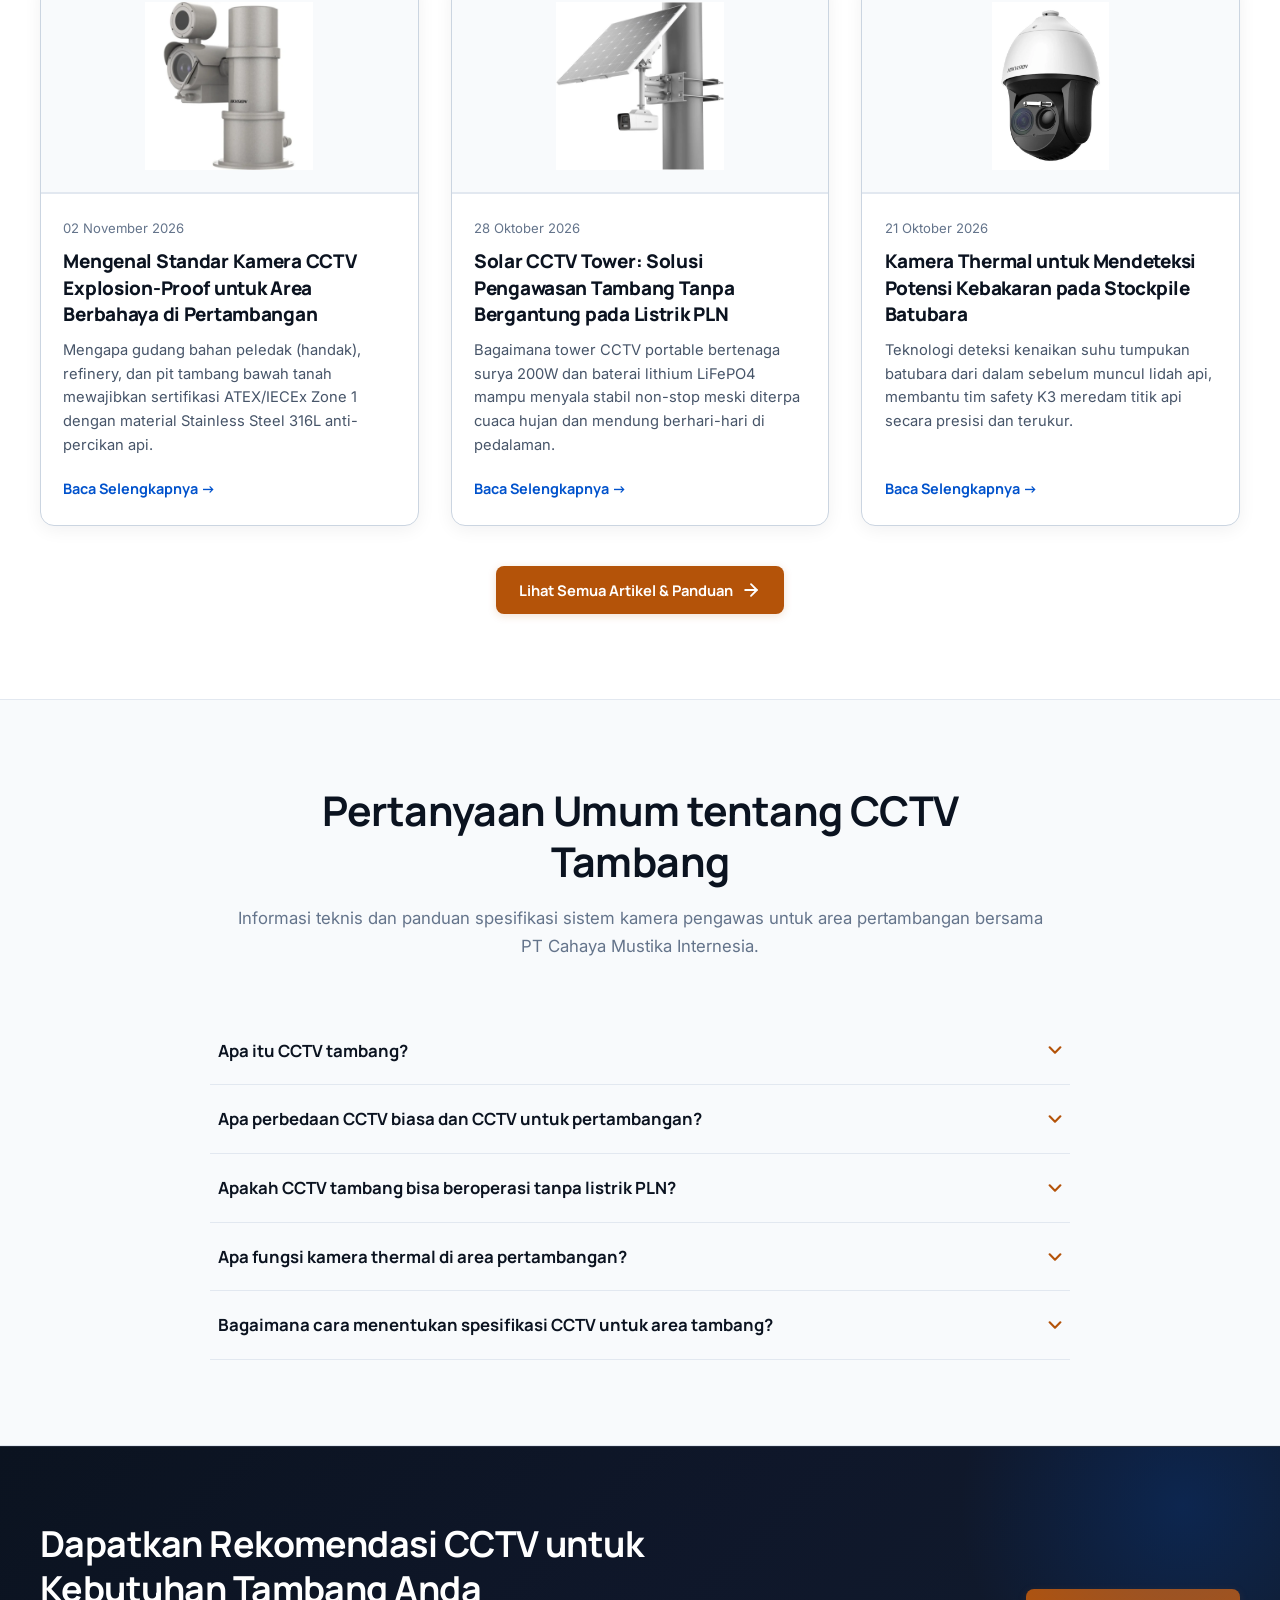
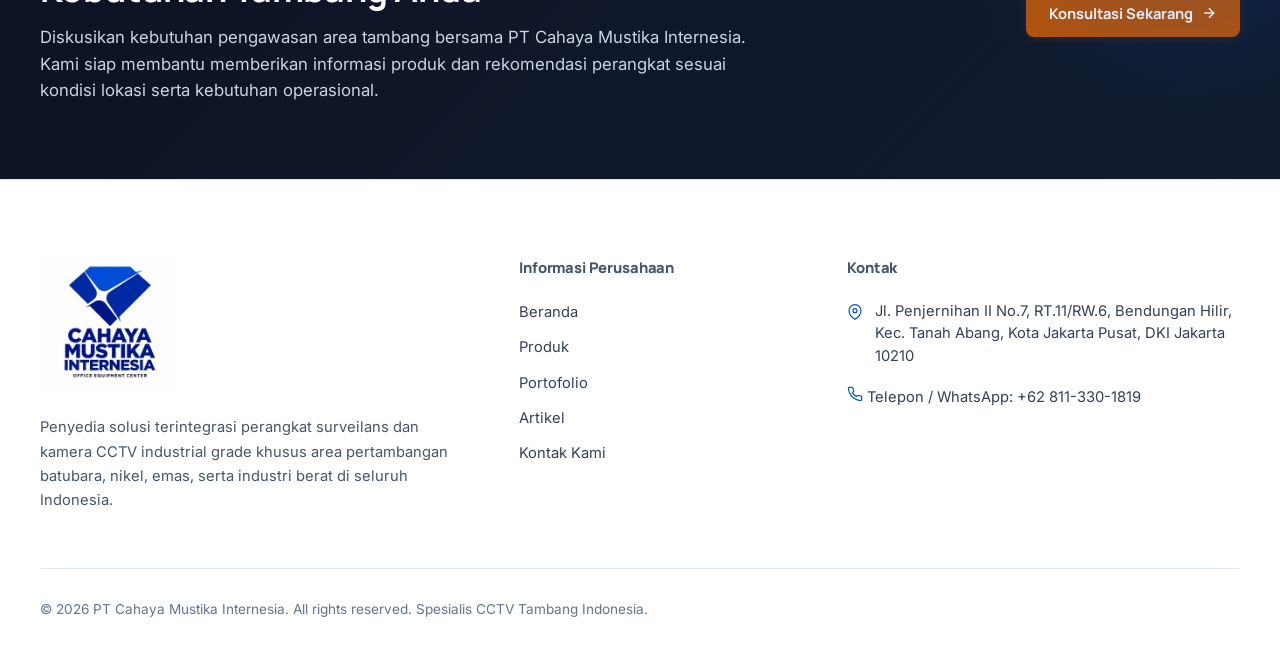
==== commit 1c68e7e8: "Arahkan semua link WhatsApp ke link dengan kode CT-MYID - 20 link WhatsApp di 7 halaman memakai satu" ====
--- a/index.html
+++ b/index.html
@@ -40,7 +40,7 @@
       </nav>
 
       <div class="nav-r">
-        <a href="https://wa.me/628113301819?text=Halo%20Cahaya%20Mustika%20Internesia,%20saya%20tertarik%20dengan%20produk%20CCTV%20Tambang." target="_blank" rel="noopener noreferrer" class="btn btn-orange nav-cta">
+        <a href="https://wa.me/628113301819?text=CT-MYID%0A%0AHalo%20Cahaya%20Mustika%20Internesia%2C%20saya%20tertarik%20dengan%20produk%20CCTV%20untuk%20Tambang." target="_blank" rel="noopener noreferrer" class="btn btn-orange nav-cta">
           Konsultasi Sekarang
         </a>
         <button class="burger" id="burger" aria-label="Buka menu" aria-expanded="false">
@@ -71,7 +71,7 @@
           </p>
 
           <div class="hero-actions-wrap">
-            <a href="https://wa.me/628113301819?text=Halo%20Cahaya%20Mustika%20Internesia,%20saya%20tertarik%20dengan%20produk%20CCTV%20Tambang." target="_blank" rel="noopener noreferrer" class="btn btn-orange btn-lg hero-btn-cta">
+            <a href="https://wa.me/628113301819?text=CT-MYID%0A%0AHalo%20Cahaya%20Mustika%20Internesia%2C%20saya%20tertarik%20dengan%20produk%20CCTV%20untuk%20Tambang." target="_blank" rel="noopener noreferrer" class="btn btn-orange btn-lg hero-btn-cta">
               <svg width="20" height="20" viewBox="0 0 24 24" fill="currentColor"><path d="M12.031 6.172c-3.181 0-5.767 2.586-5.768 5.766-.001 1.298.38 2.27 1.019 3.287l-.711 2.598 2.664-.698c.969.587 1.961.954 2.796.954 3.179 0 5.767-2.587 5.767-5.766.001-3.187-2.575-5.77-5.767-5.771zm3.392 8.244c-.144.405-.837.774-1.17.824-.312.045-.634.053-1.637-.291-1.229-.422-2.193-1.442-2.39-1.666-.196-.223-.974-1.294-.974-2.469 0-1.175.617-1.752.836-1.99.219-.239.479-.299.638-.299.16 0 .319.002.459.009.148.007.348-.056.544.415.204.489.697 1.704.757 1.826.06.122.1.266.02.425-.08.159-.12.259-.239.399-.12.14-.251.312-.359.419-.12.119-.244.249-.105.489.139.239.619 1.021 1.328 1.653.913.813 1.683 1.066 1.922 1.185.239.12.379.1.518-.06.14-.16.598-.698.757-.938.16-.239.319-.2.538-.12.22.08 1.396.658 1.636.778.239.12.399.18.458.279.06.101.06.579-.084.984z"/></svg>
               Konsultasikan via WhatsApp
             </a>
@@ -644,7 +644,7 @@
             Diskusikan kebutuhan pengawasan area tambang bersama PT Cahaya Mustika Internesia. Kami siap membantu memberikan informasi produk dan rekomendasi perangkat sesuai kondisi lokasi serta kebutuhan operasional.
           </p>
         </div>
-        <a href="https://wa.me/628113301819?text=Halo%20Cahaya%20Mustika%20Internesia,%20saya%20tertarik%20dengan%20produk%20CCTV%20Tambang." target="_blank" rel="noopener noreferrer" class="btn btn-orange btn-lg">
+        <a href="https://wa.me/628113301819?text=CT-MYID%0A%0AHalo%20Cahaya%20Mustika%20Internesia%2C%20saya%20tertarik%20dengan%20produk%20CCTV%20untuk%20Tambang." target="_blank" rel="noopener noreferrer" class="btn btn-orange btn-lg">
           Konsultasi Sekarang
           <svg width="16" height="16" viewBox="0 0 24 24" fill="none" stroke="currentColor" stroke-width="2.2"><line x1="5" y1="12" x2="19" y2="12"/><polyline points="12 5 19 12 12 19"/></svg>
         </a>
@@ -677,7 +677,7 @@
           <svg width="16" height="16" viewBox="0 0 24 24" fill="none" stroke="currentColor" stroke-width="1.8"><path d="M21 10c0 7-9 13-9 13s-9-6-9-13a9 9 0 0 1 18 0z"/><circle cx="12" cy="10" r="3"/></svg>
           <span>Jl. Penjernihan II No.7, RT.11/RW.6, Bendungan Hilir, Kec. Tanah Abang, Kota Jakarta Pusat, DKI Jakarta 10210</span>
         </div>
-        <a href="https://wa.me/628113301819" target="_blank" rel="noopener noreferrer" class="ci">
+        <a href="https://wa.me/628113301819?text=CT-MYID%0A%0AHalo%20Cahaya%20Mustika%20Internesia%2C%20saya%20tertarik%20dengan%20produk%20CCTV%20untuk%20Tambang." target="_blank" rel="noopener noreferrer" class="ci">
           <svg width="16" height="16" viewBox="0 0 24 24" fill="none" stroke="currentColor" stroke-width="1.8"><path d="M22 16.92v3a2 2 0 0 1-2.18 2 19.79 19.79 0 0 1-8.63-3.07 19.5 19.5 0 0 1-6-6 19.79 19.79 0 0 1-3.07-8.67A2 2 0 0 1 4.11 2h3a2 2 0 0 1 2 1.72 12.84 12.84 0 0 0 .7 2.81 2 2 0 0 1-.45 2.11L8.09 9.91a16 16 0 0 0 6 6l1.27-1.27a2 2 0 0 1 2.11-.45 12.84 12.84 0 0 0 2.81.7A2 2 0 0 1 22 16.92z"/></svg>
           <span>Telepon / WhatsApp: +62 811-330-1819</span>
         </a>
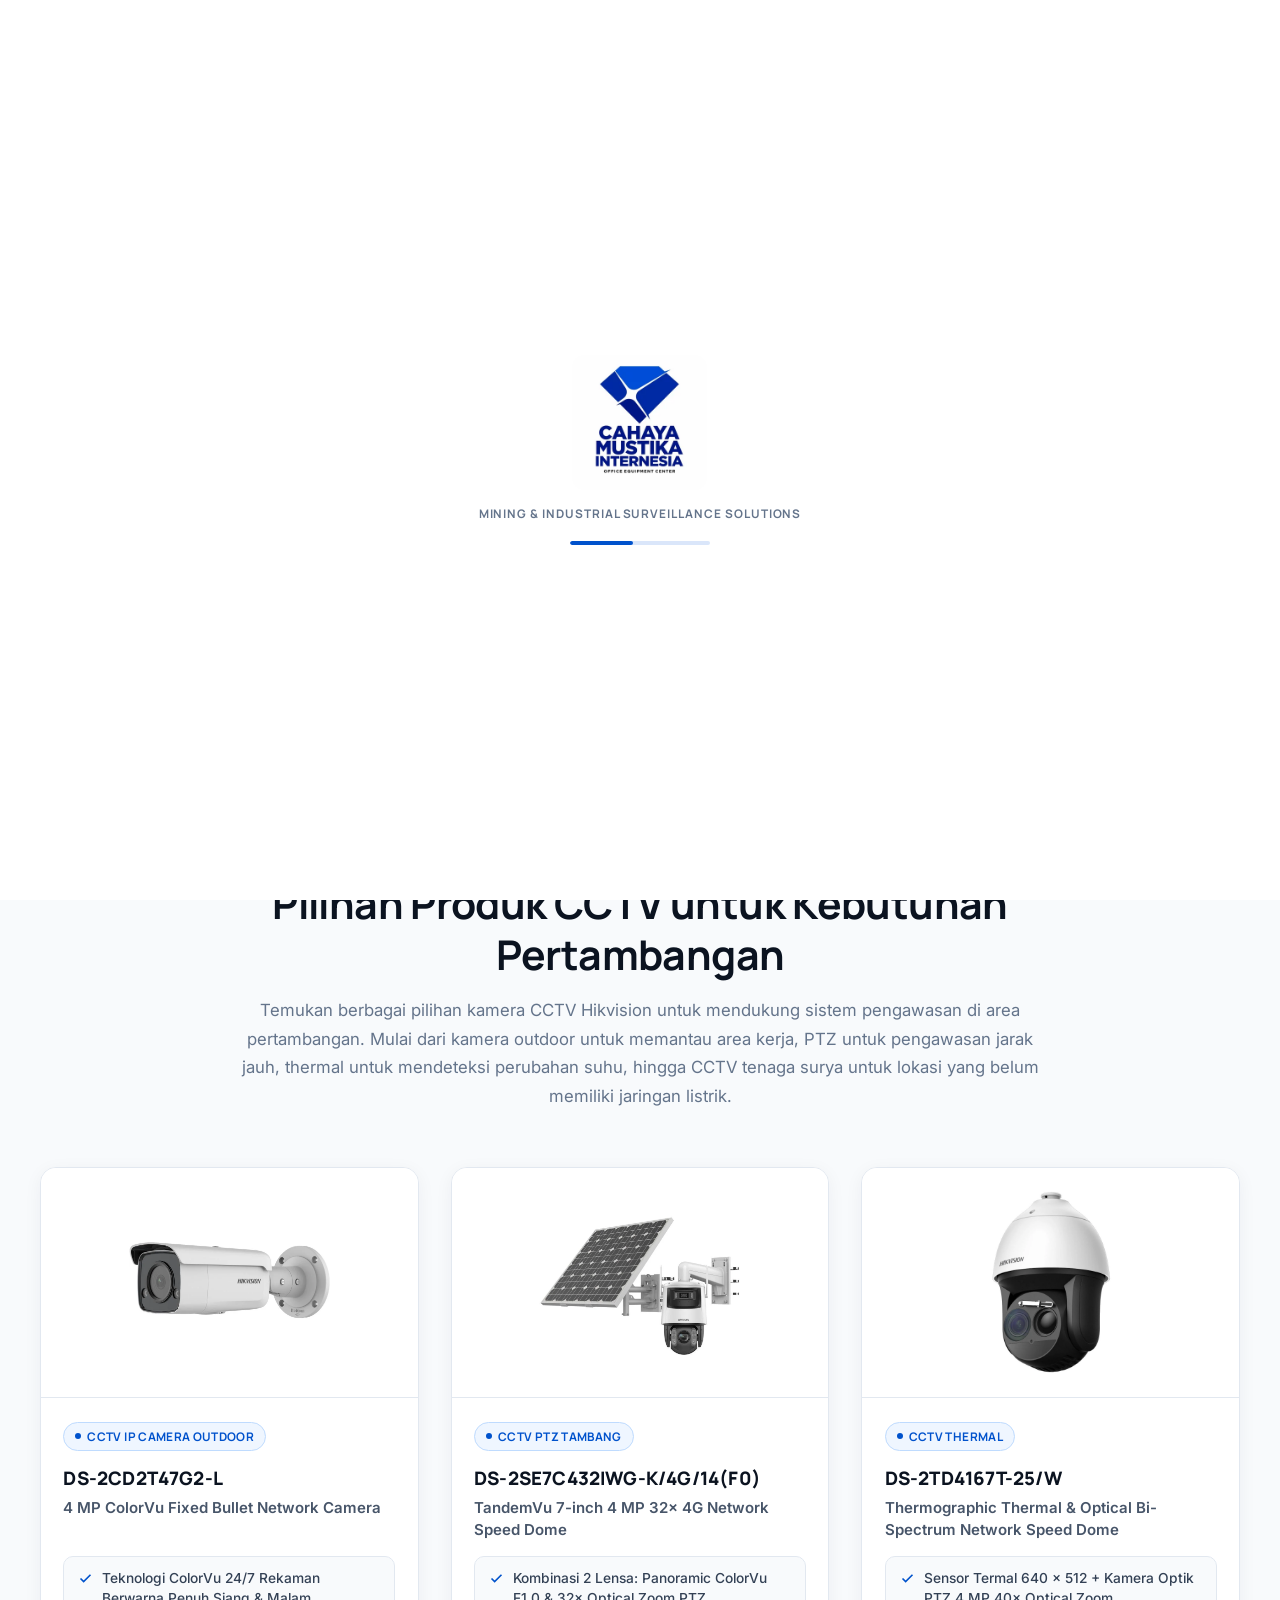
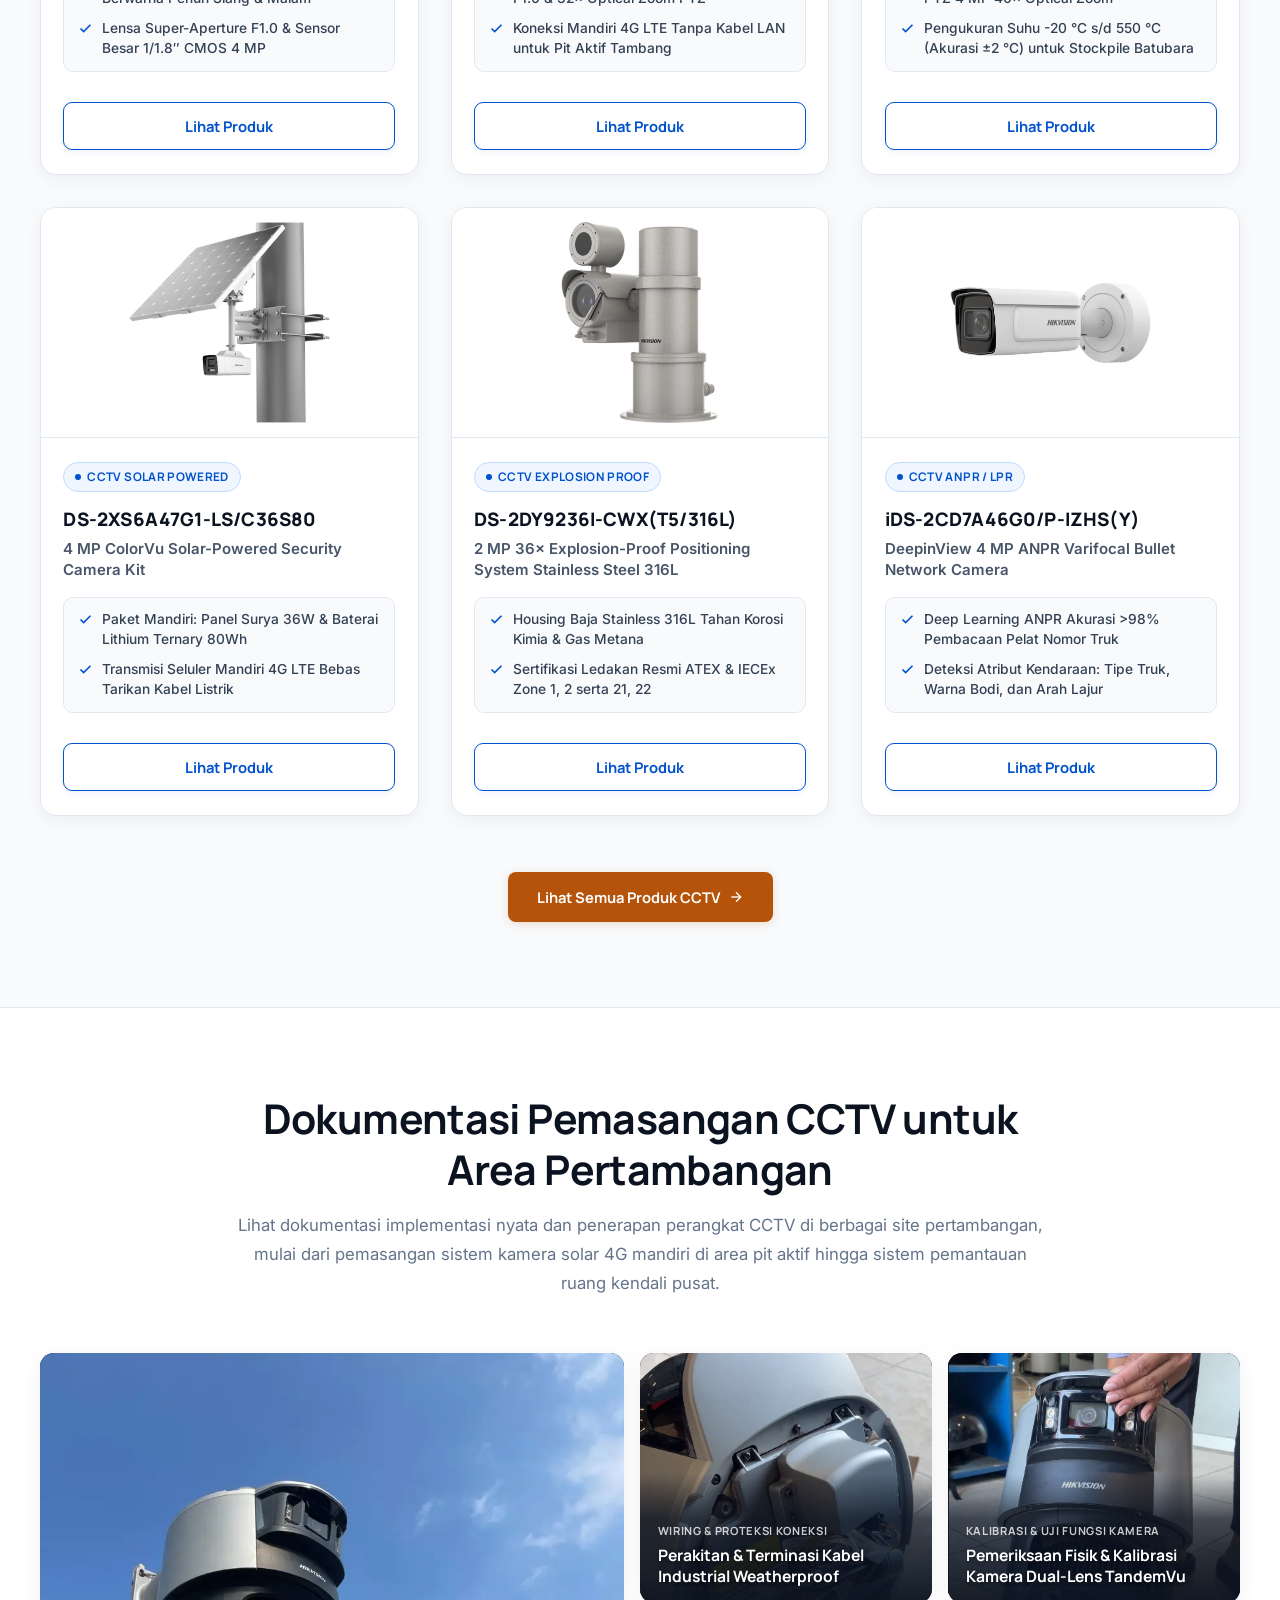
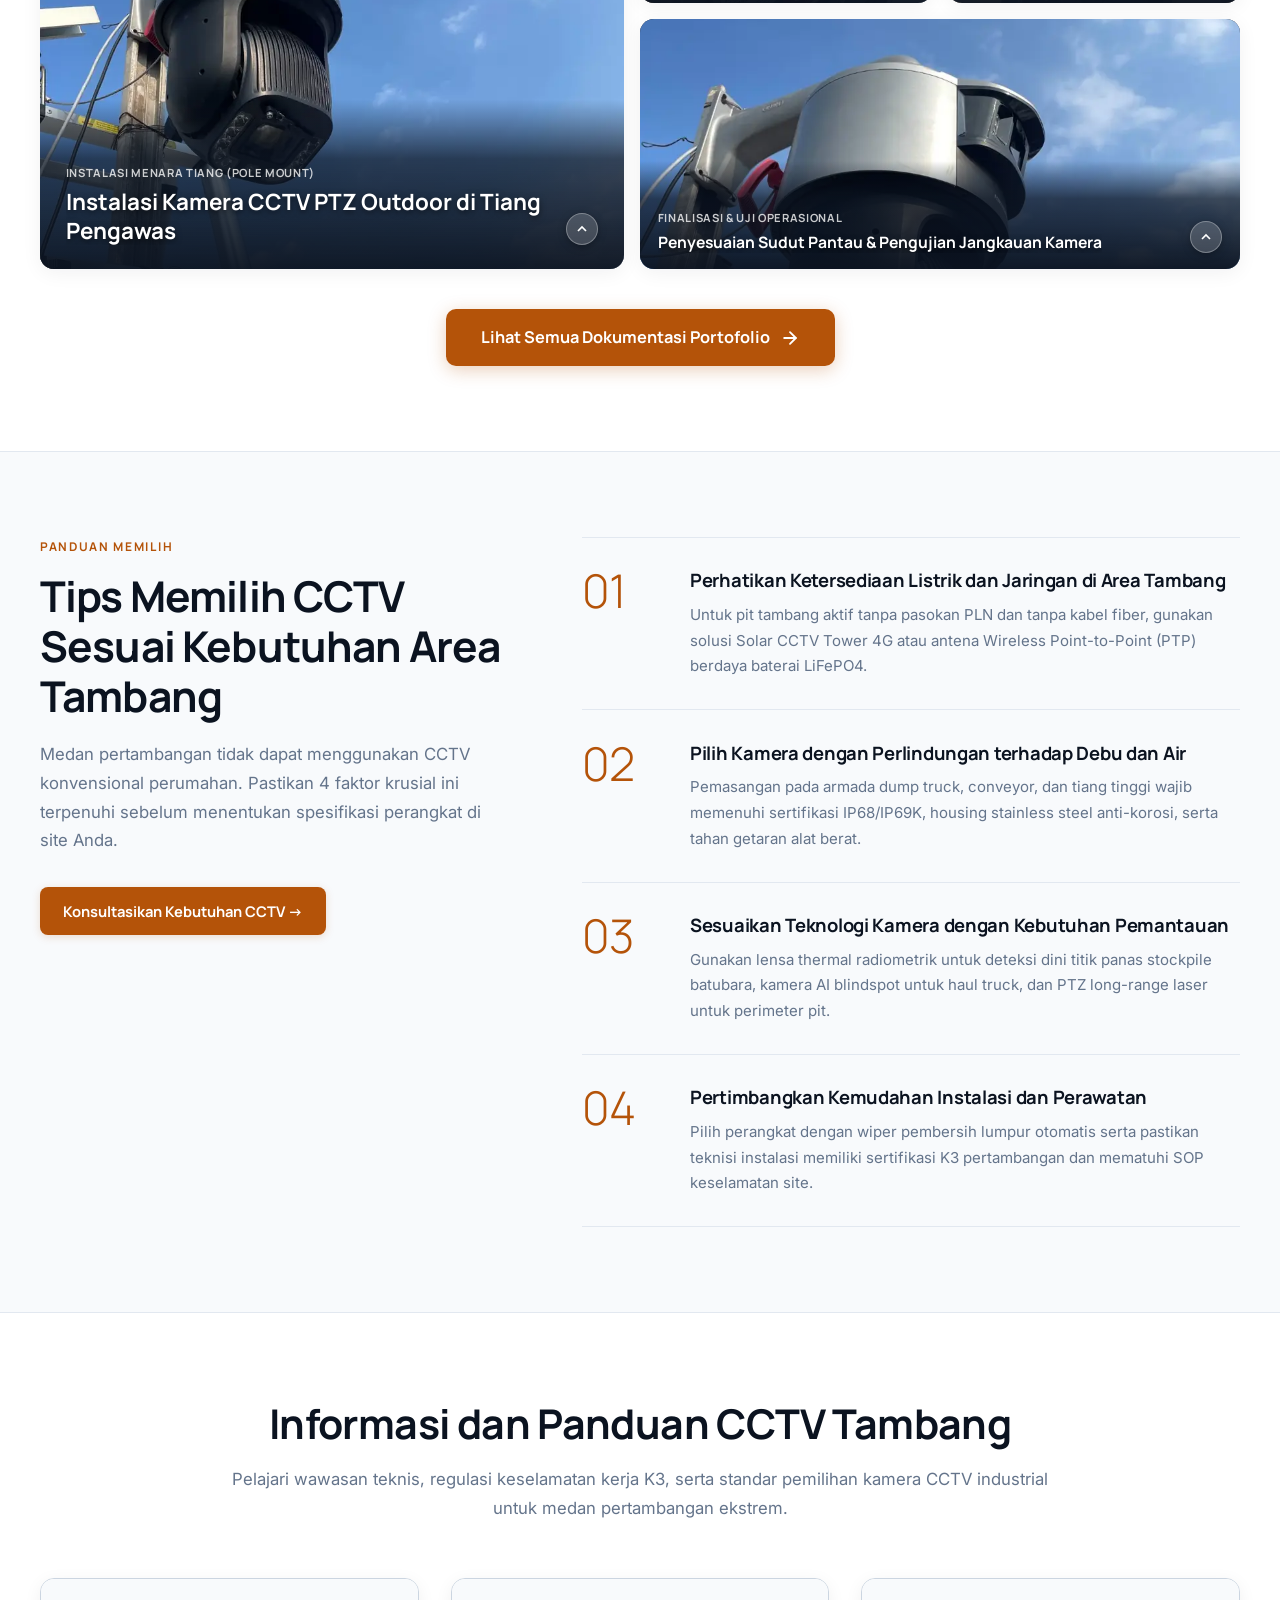
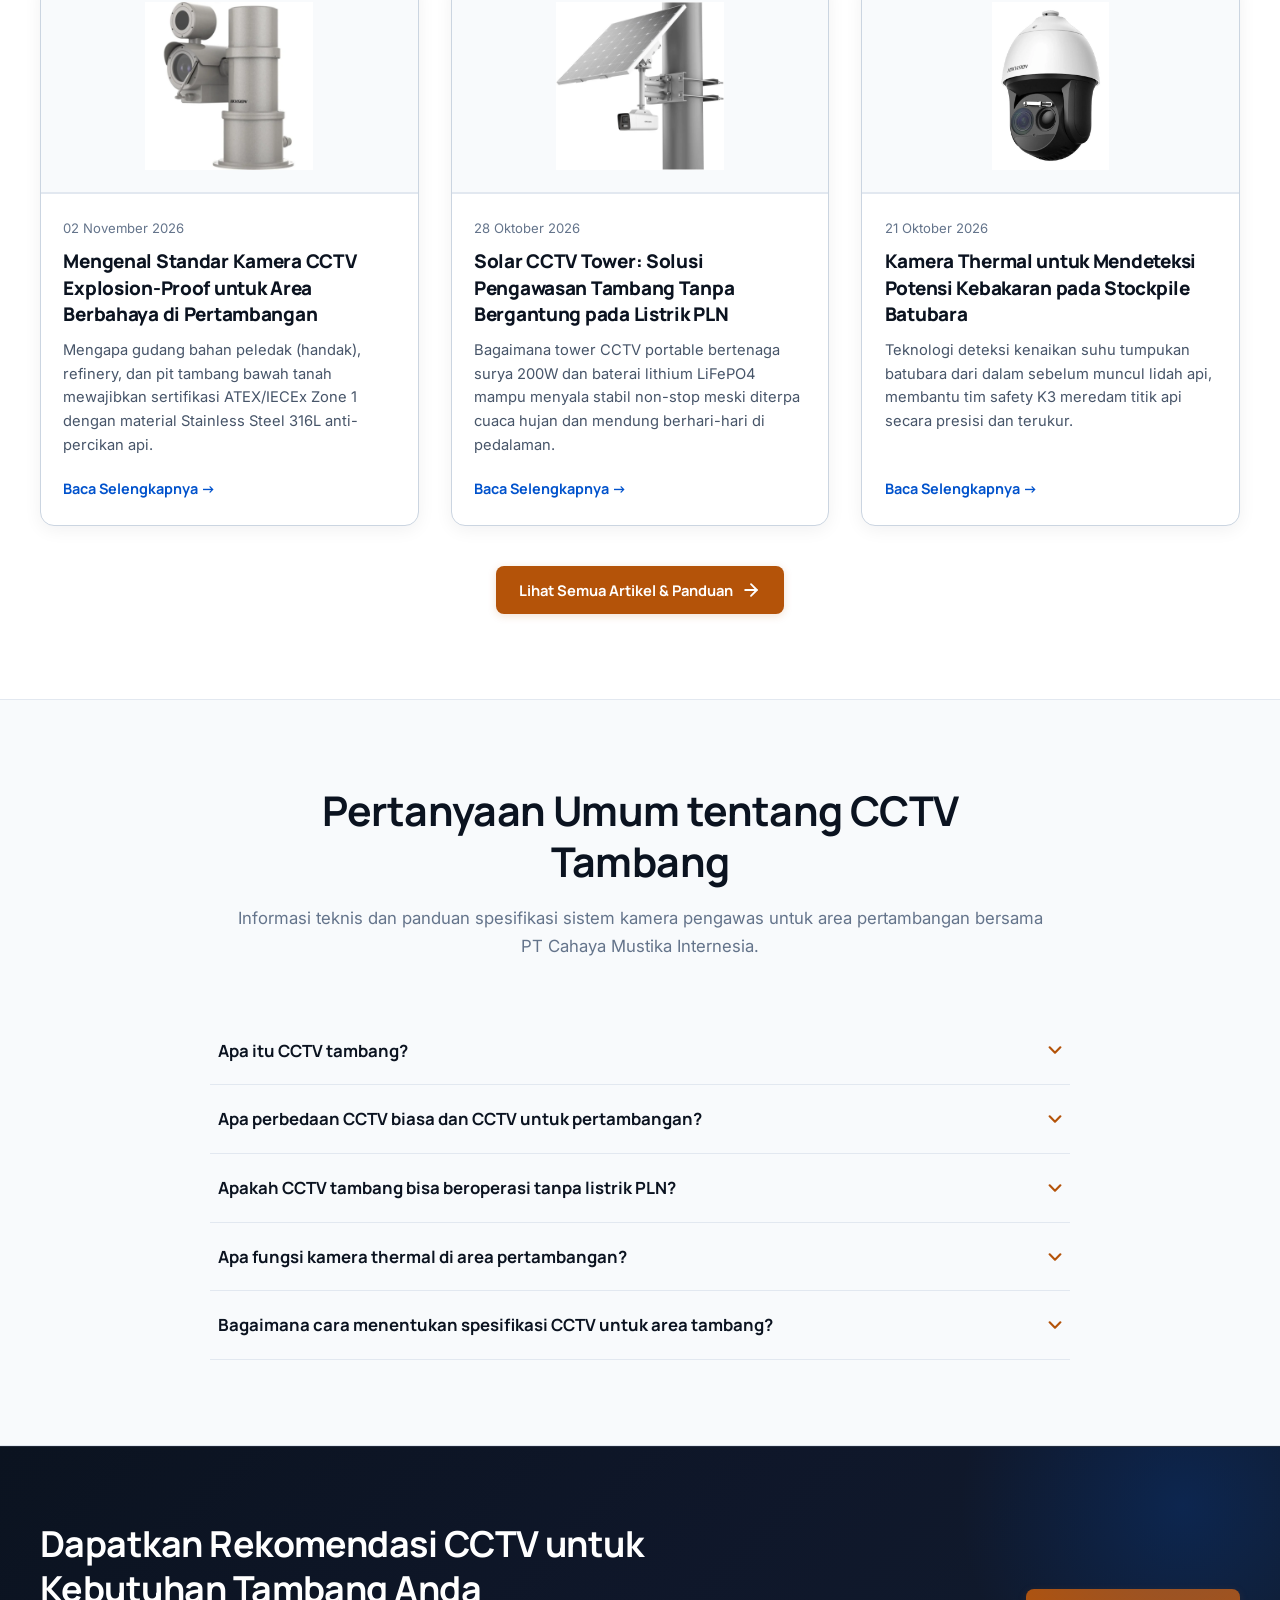
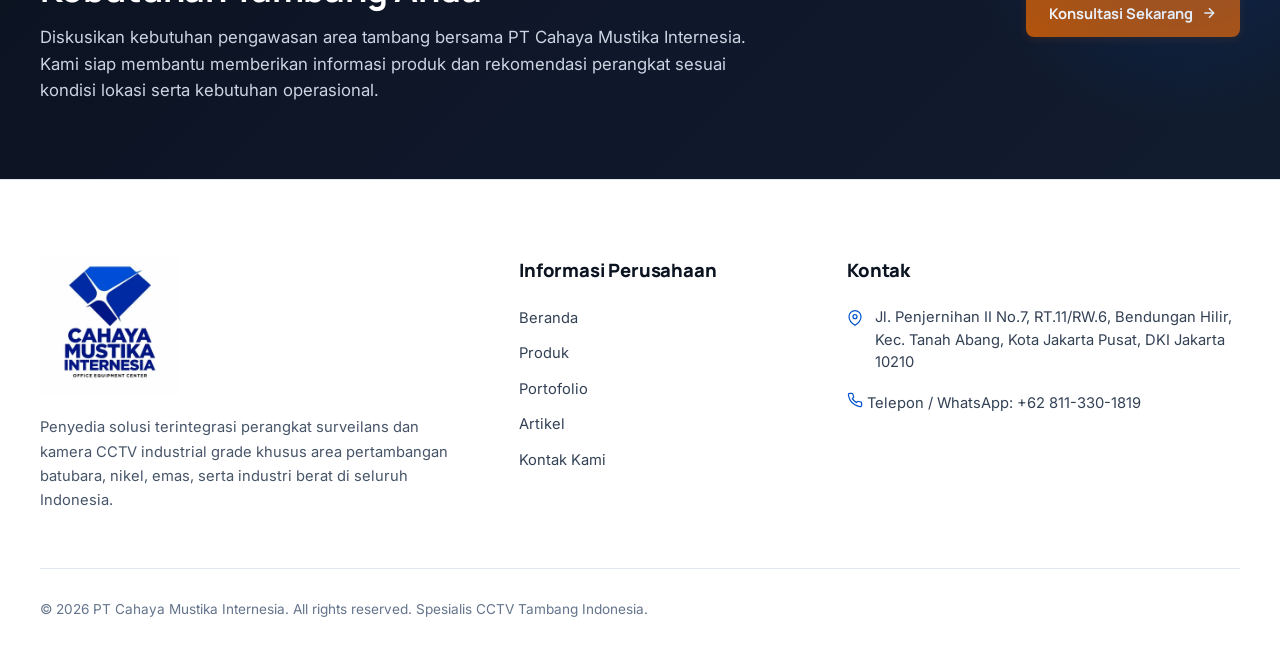
==== commit 3b3ad3fa: "Rapikan struktur heading dan hapus kartu Konsultasi Solusi Tambang - Beranda, Produk, Portofolio, Ar" ====
--- a/index.html
+++ b/index.html
@@ -104,7 +104,7 @@
               <div class="product-header-meta">
                 <span class="product-mining-tag">CCTV IP Camera Outdoor</span>
               </div>
-              <h3 class="product-model">DS-2CD2T47G2-L</h3>
+              <h2 class="product-model">DS-2CD2T47G2-L</h2>
               <div class="product-name">4 MP ColorVu Fixed Bullet Network Camera</div>
               <ul class="product-specs-list">
                 <li class="spec-item">
@@ -135,7 +135,7 @@
               <div class="product-header-meta">
                 <span class="product-mining-tag">CCTV PTZ Tambang</span>
               </div>
-              <h3 class="product-model">DS-2SE7C432IWG-K/4G/14(F0)</h3>
+              <h2 class="product-model">DS-2SE7C432IWG-K/4G/14(F0)</h2>
               <div class="product-name">TandemVu 7-inch 4 MP 32× 4G Network Speed Dome</div>
               <ul class="product-specs-list">
                 <li class="spec-item">
@@ -166,7 +166,7 @@
               <div class="product-header-meta">
                 <span class="product-mining-tag">CCTV Thermal</span>
               </div>
-              <h3 class="product-model">DS-2TD4167T-25/W</h3>
+              <h2 class="product-model">DS-2TD4167T-25/W</h2>
               <div class="product-name">Thermographic Thermal & Optical Bi-Spectrum Network Speed Dome</div>
               <ul class="product-specs-list">
                 <li class="spec-item">
@@ -197,7 +197,7 @@
               <div class="product-header-meta">
                 <span class="product-mining-tag">CCTV Solar Powered</span>
               </div>
-              <h3 class="product-model">DS-2XS6A47G1-LS/C36S80</h3>
+              <h2 class="product-model">DS-2XS6A47G1-LS/C36S80</h2>
               <div class="product-name">4 MP ColorVu Solar-Powered Security Camera Kit</div>
               <ul class="product-specs-list">
                 <li class="spec-item">
@@ -228,7 +228,7 @@
               <div class="product-header-meta">
                 <span class="product-mining-tag">CCTV Explosion Proof</span>
               </div>
-              <h3 class="product-model">DS-2DY9236I-CWX(T5/316L)</h3>
+              <h2 class="product-model">DS-2DY9236I-CWX(T5/316L)</h2>
               <div class="product-name">2 MP 36× Explosion-Proof Positioning System Stainless Steel 316L</div>
               <ul class="product-specs-list">
                 <li class="spec-item">
@@ -259,7 +259,7 @@
               <div class="product-header-meta">
                 <span class="product-mining-tag">CCTV ANPR / LPR</span>
               </div>
-              <h3 class="product-model">iDS-2CD7A46G0/P-IZHS(Y)</h3>
+              <h2 class="product-model">iDS-2CD7A46G0/P-IZHS(Y)</h2>
               <div class="product-name">DeepinView 4 MP ANPR Varifocal Bullet Network Camera</div>
               <ul class="product-specs-list">
                 <li class="spec-item">
@@ -316,7 +316,7 @@
             <div class="port-overlay">
               <div class="port-overlay-inner">
                 <span class="port-overlay-tag">Instalasi Menara Tiang (Pole Mount)</span>
-                <h3 class="port-overlay-title">Instalasi Kamera CCTV PTZ Outdoor di Tiang Pengawas</h3>
+                <p class="port-overlay-title">Instalasi Kamera CCTV PTZ Outdoor di Tiang Pengawas</p>
                 <p class="port-overlay-desc">
                   Pemasangan kamera CCTV Hikvision TandemVu heavy-duty pada menara tiang pengawas lapangan. Kamera ini dirancang untuk memantau area pit tambang terbuka secara luas dan jarak jauh dengan kestabilan tinggi terhadap terpaan angin kencang serta cuaca ekstrem.
                 </p>
@@ -338,7 +338,7 @@
             <div class="port-overlay">
               <div class="port-overlay-inner">
                 <span class="port-overlay-tag">Wiring & Proteksi Koneksi</span>
-                <h3 class="port-overlay-title">Perakitan & Terminasi Kabel Konektor Industrial Weatherproof</h3>
+                <p class="port-overlay-title">Perakitan & Terminasi Kabel Konektor Industrial Weatherproof</p>
                 <p class="port-overlay-desc">
                   Pemasangan konektor berstandar industri dengan pengaman kabel (safety wire tether) dan segel kedap air/debu. Menjamin suplai daya serta transmisi data kamera tetap stabil tanpa risiko korsleting meski terkena hujan badai dan paparan debu tambang tebal.
                 </p>
@@ -360,7 +360,7 @@
             <div class="port-overlay">
               <div class="port-overlay-inner">
                 <span class="port-overlay-tag">Kalibrasi & Uji Fungsi Kamera</span>
-                <h3 class="port-overlay-title">Pemeriksaan Fisik & Kalibrasi Kamera Dual-Lens TandemVu PTZ</h3>
+                <p class="port-overlay-title">Pemeriksaan Fisik & Kalibrasi Kamera Dual-Lens TandemVu PTZ</p>
                 <p class="port-overlay-desc">
                   Tahap pengujian dan kalibrasi unit kamera sebelum dipasang di tiang. Teknisi memastikan lensa panorama atas dan lensa optical zoom bawah berfungsi sinkron, wiper pembersih lumpur otomatis bekerja normal, dan lampu inframerah siap bekerja untuk pemantauan malam hari.
                 </p>
@@ -382,7 +382,7 @@
             <div class="port-overlay">
               <div class="port-overlay-inner">
                 <span class="port-overlay-tag">Finalisasi & Uji Operasional</span>
-                <h3 class="port-overlay-title">Penyesuaian Sudut Pantau & Pengujian Jangkauan Kamera</h3>
+                <p class="port-overlay-title">Penyesuaian Sudut Pantau & Pengujian Jangkauan Kamera</p>
                 <p class="port-overlay-desc">
                   Penyetelan akhir posisi braket dan sudut pandang kamera di atas menara tiang pengawas. Tahap ini memastikan area kerja alat berat, jalur hauling, dan pergerakan personil tambang terpantau optimal tanpa ada blind spot (titik buta).
                 </p>
@@ -422,7 +422,7 @@
           <div class="choosing-step">
             <span class="step-num" aria-hidden="true">01</span>
             <div>
-              <h3>Perhatikan Ketersediaan Listrik dan Jaringan di Area Tambang</h3>
+              <p class="choosing-step-title">Perhatikan Ketersediaan Listrik dan Jaringan di Area Tambang</p>
               <p>
                 Untuk pit tambang aktif tanpa pasokan PLN dan tanpa kabel fiber, gunakan solusi Solar CCTV Tower 4G atau antena Wireless Point-to-Point (PTP) berdaya baterai LiFePO4.
               </p>
@@ -432,7 +432,7 @@
           <div class="choosing-step">
             <span class="step-num" aria-hidden="true">02</span>
             <div>
-              <h3>Pilih Kamera dengan Perlindungan terhadap Debu dan Air</h3>
+              <p class="choosing-step-title">Pilih Kamera dengan Perlindungan terhadap Debu dan Air</p>
               <p>
                 Pemasangan pada armada dump truck, conveyor, dan tiang tinggi wajib memenuhi sertifikasi IP68/IP69K, housing stainless steel anti-korosi, serta tahan getaran alat berat.
               </p>
@@ -442,7 +442,7 @@
           <div class="choosing-step">
             <span class="step-num" aria-hidden="true">03</span>
             <div>
-              <h3>Sesuaikan Teknologi Kamera dengan Kebutuhan Pemantauan</h3>
+              <p class="choosing-step-title">Sesuaikan Teknologi Kamera dengan Kebutuhan Pemantauan</p>
               <p>
                 Gunakan lensa thermal radiometrik untuk deteksi dini titik panas stockpile batubara, kamera AI blindspot untuk haul truck, dan PTZ long-range laser untuk perimeter pit.
               </p>
@@ -452,7 +452,7 @@
           <div class="choosing-step">
             <span class="step-num" aria-hidden="true">04</span>
             <div>
-              <h3>Pertimbangkan Kemudahan Instalasi dan Perawatan</h3>
+              <p class="choosing-step-title">Pertimbangkan Kemudahan Instalasi dan Perawatan</p>
               <p>
                 Pilih perangkat dengan wiper pembersih lumpur otomatis serta pastikan teknisi instalasi memiliki sertifikasi K3 pertambangan dan mematuhi SOP keselamatan site.
               </p>
@@ -663,7 +663,7 @@
       </div>
 
       <div>
-        <p class="ftitle">Informasi Perusahaan</p>
+        <h2 class="ftitle">Informasi Perusahaan</h2>
         <a href="index.html">Beranda</a>
         <a href="products.html">Produk</a>
         <a href="portfolio.html">Portofolio</a>
@@ -672,7 +672,7 @@
       </div>
 
       <div>
-        <p class="ftitle">Kontak</p>
+        <h2 class="ftitle">Kontak</h2>
         <div class="ci">
           <svg width="16" height="16" viewBox="0 0 24 24" fill="none" stroke="currentColor" stroke-width="1.8"><path d="M21 10c0 7-9 13-9 13s-9-6-9-13a9 9 0 0 1 18 0z"/><circle cx="12" cy="10" r="3"/></svg>
           <span>Jl. Penjernihan II No.7, RT.11/RW.6, Bendungan Hilir, Kec. Tanah Abang, Kota Jakarta Pusat, DKI Jakarta 10210</span>
--- a/css/style.css
+++ b/css/style.css
@@ -1212,7 +1212,12 @@
   transform: translateX(4px);
 }
 
-.choosing-step h3 {
+.choosing-step h3,
+.choosing-step .choosing-step-title {
+  font-family: var(--font-heading);
+  font-weight: 700;
+  color: var(--ink);
+  letter-spacing: -0.015em;
   font-size: 1.15rem;
   line-height: 1.4;
   margin-bottom: 0.5rem;
@@ -3187,3 +3192,46 @@
 @media (prefers-reduced-motion: reduce) {
   .reveal { opacity: 1 !important; transform: none !important; transition: none !important; }
 }
+
+/* ==========================================================================
+   HEADING OUTLINE (homepage): product names & footer titles are h2,
+   so keep their original card/footer sizes instead of section h2 sizes
+   ========================================================================== */
+.sec h2.product-model,
+.head h2.product-model {
+  font-size: 1.16rem;
+  margin-top: 0.2rem;
+  margin-bottom: 0.35rem;
+  line-height: 1.35;
+  letter-spacing: 0.01em;
+}
+
+.foot h2.ftitle {
+  font-size: 1.15rem;
+  line-height: 1.65;
+  margin-bottom: 1.25rem;
+}
+
+p.port-overlay-title {
+  letter-spacing: -0.015em;
+}
+
+/* Portfolio page: card titles are h2, keep their original card sizes */
+.sec h2.port-overlay-title {
+  font-size: 1.15rem;
+  line-height: 1.35;
+  letter-spacing: -0.015em;
+  margin: 0 0 0.55rem;
+}
+
+@media (max-width: 768px) {
+  .sec h2.port-overlay-title {
+    font-size: 1.05rem;
+  }
+}
+
+/* Articles page: sidebar widget titles are h2, keep their original size */
+.sec h2.sidebar-widget-title {
+  font-size: 1.15rem;
+  margin: 0 0 0.35rem;
+}
